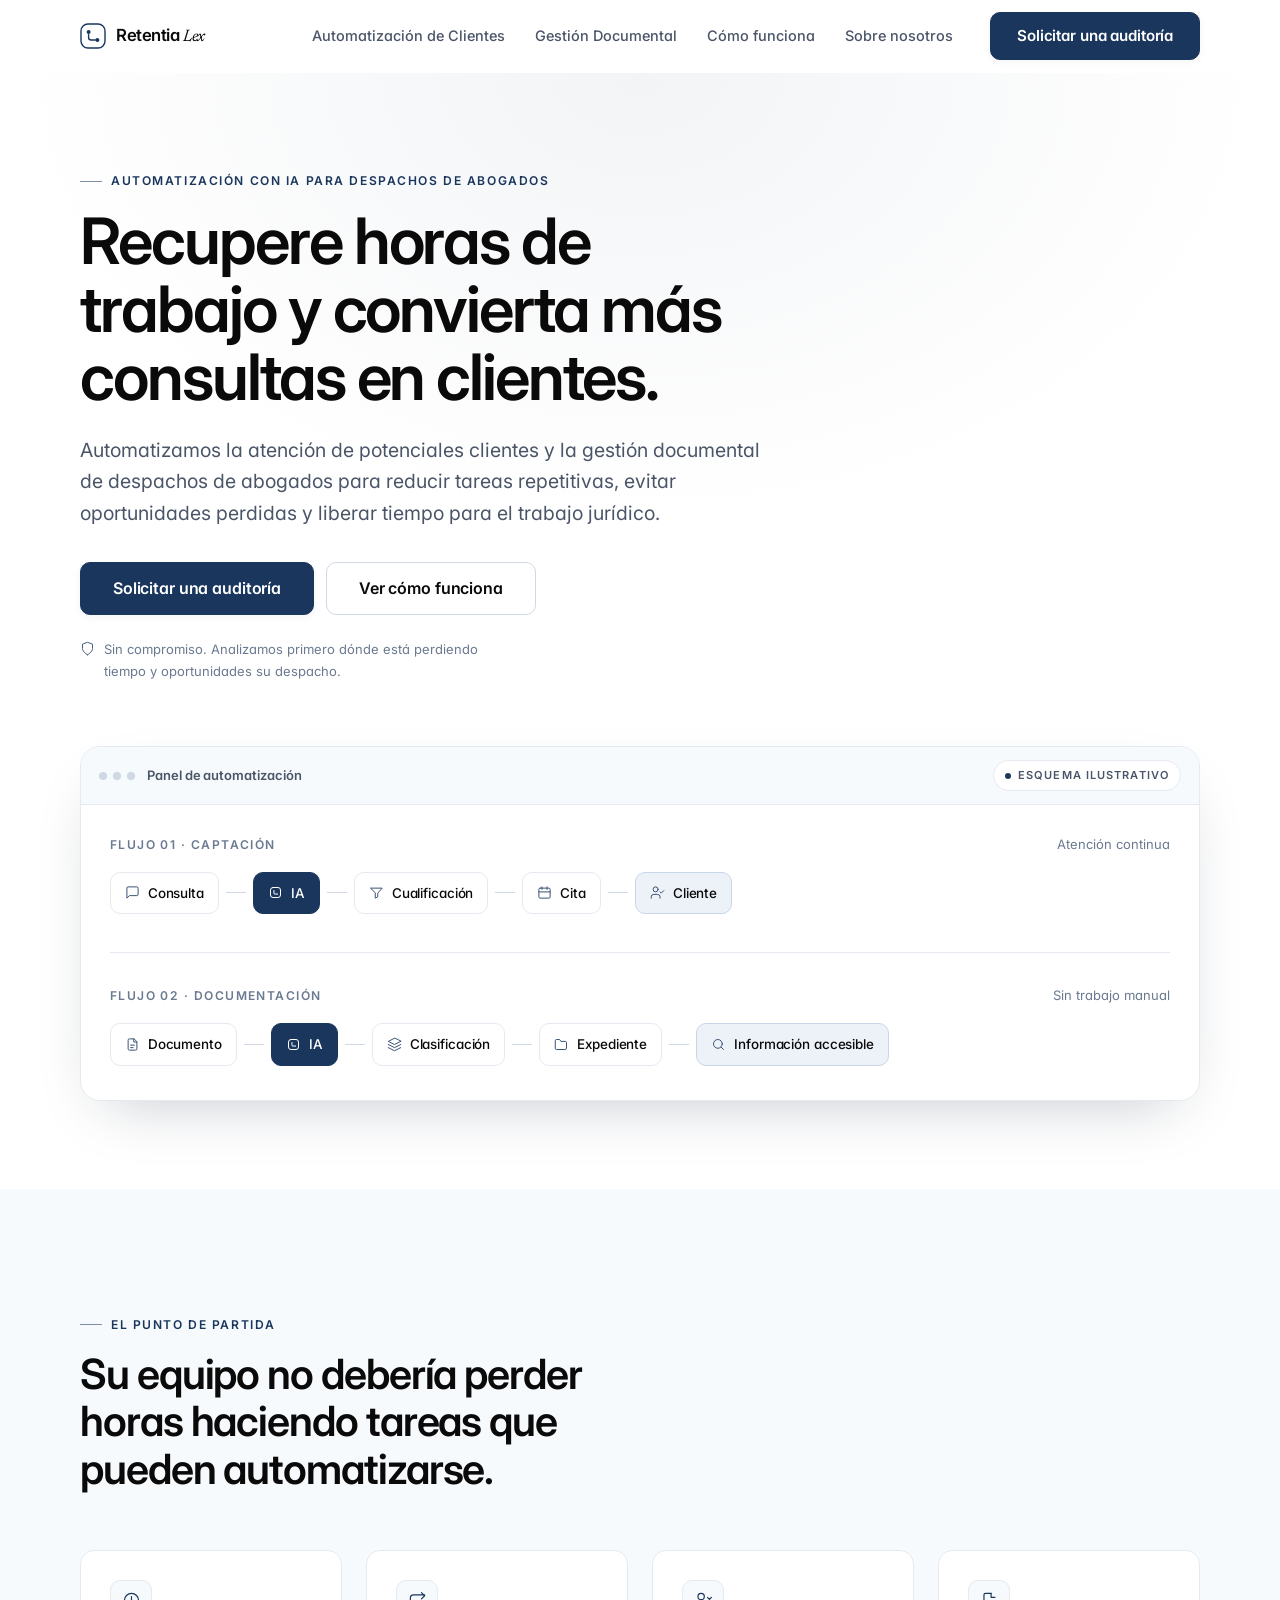
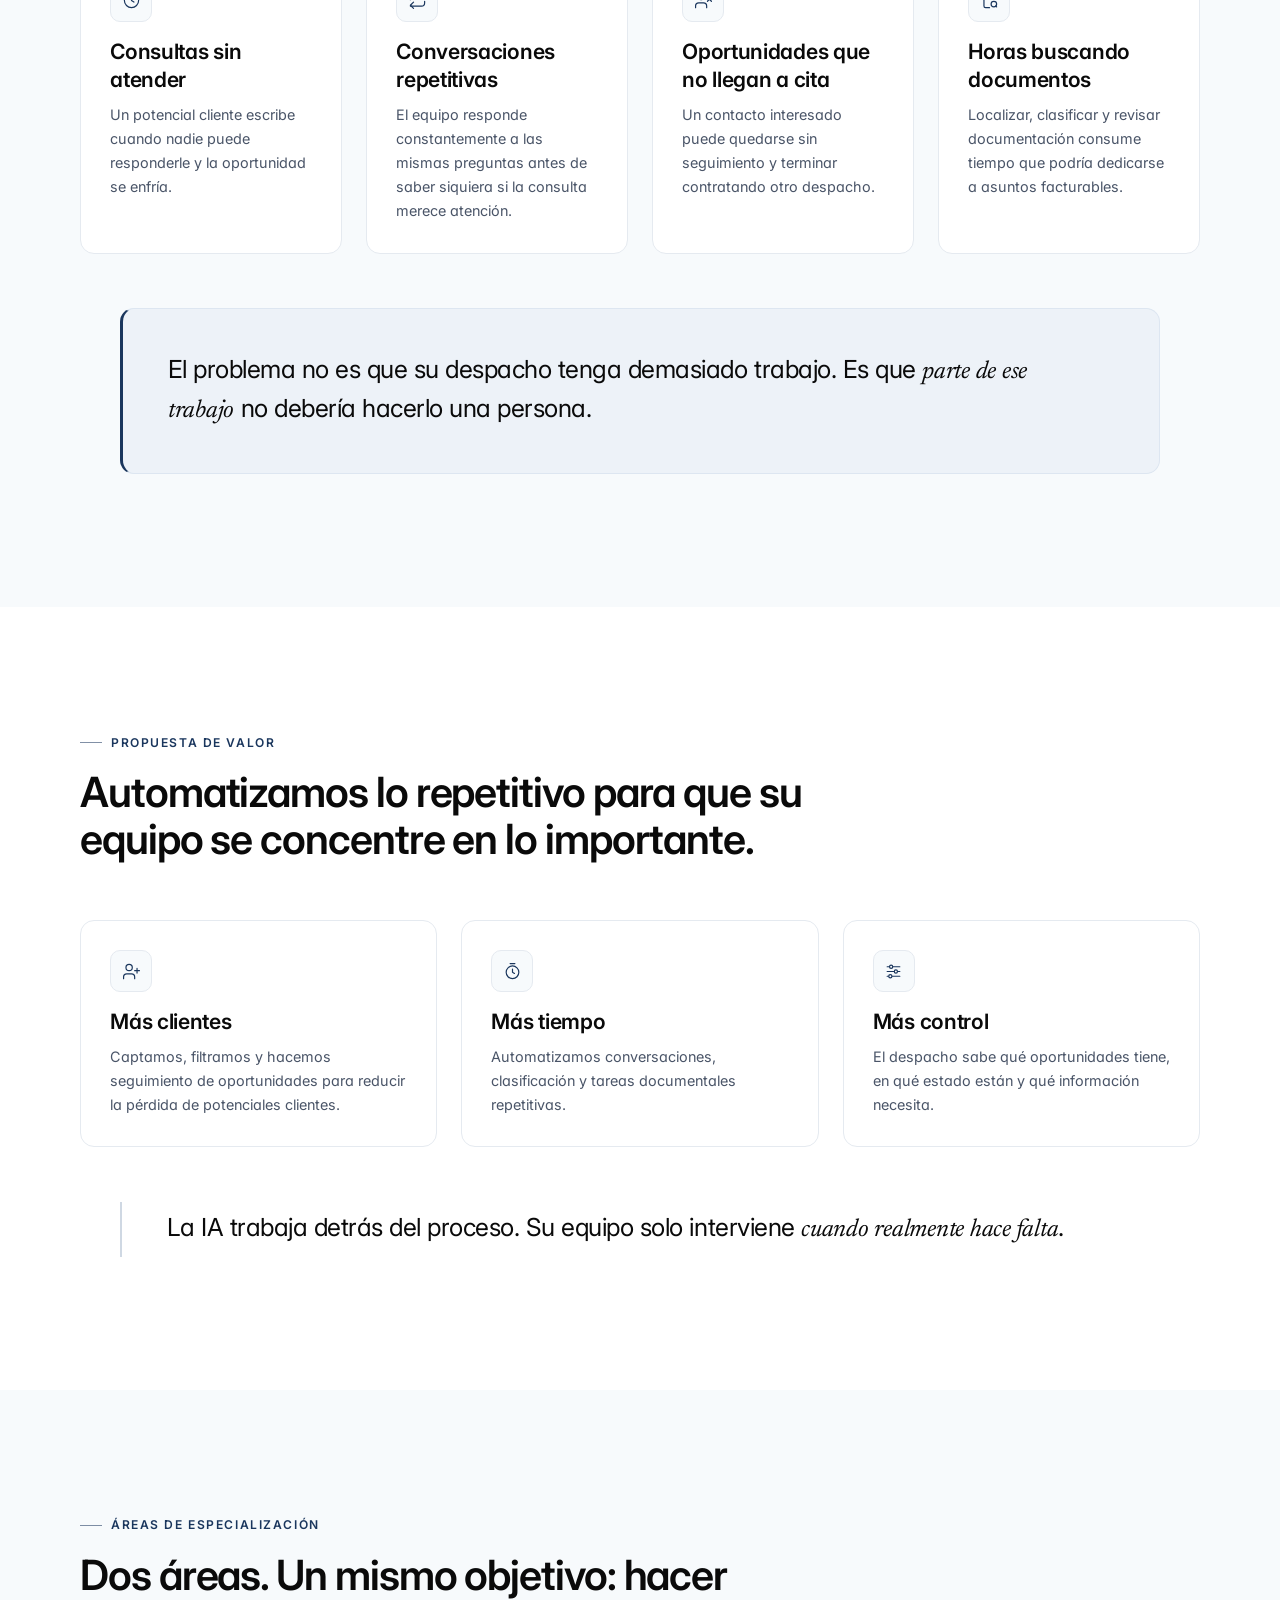
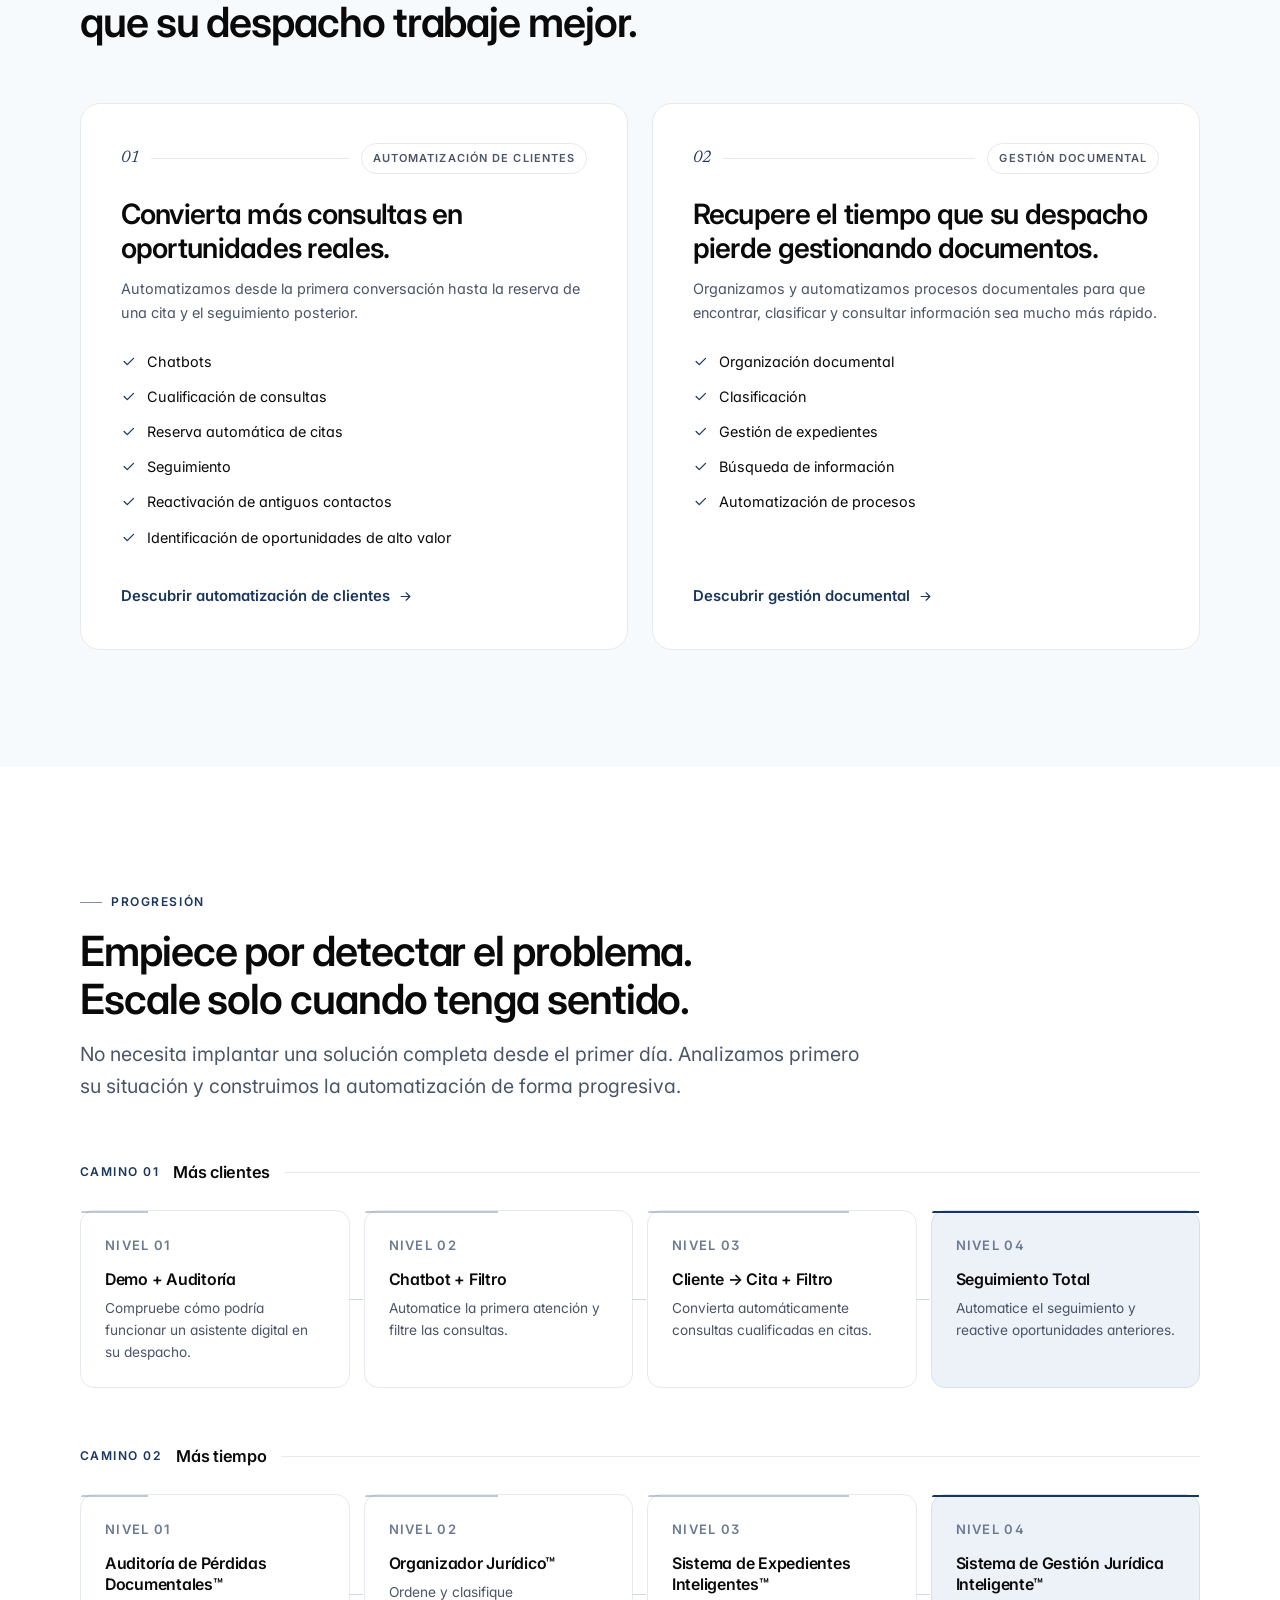
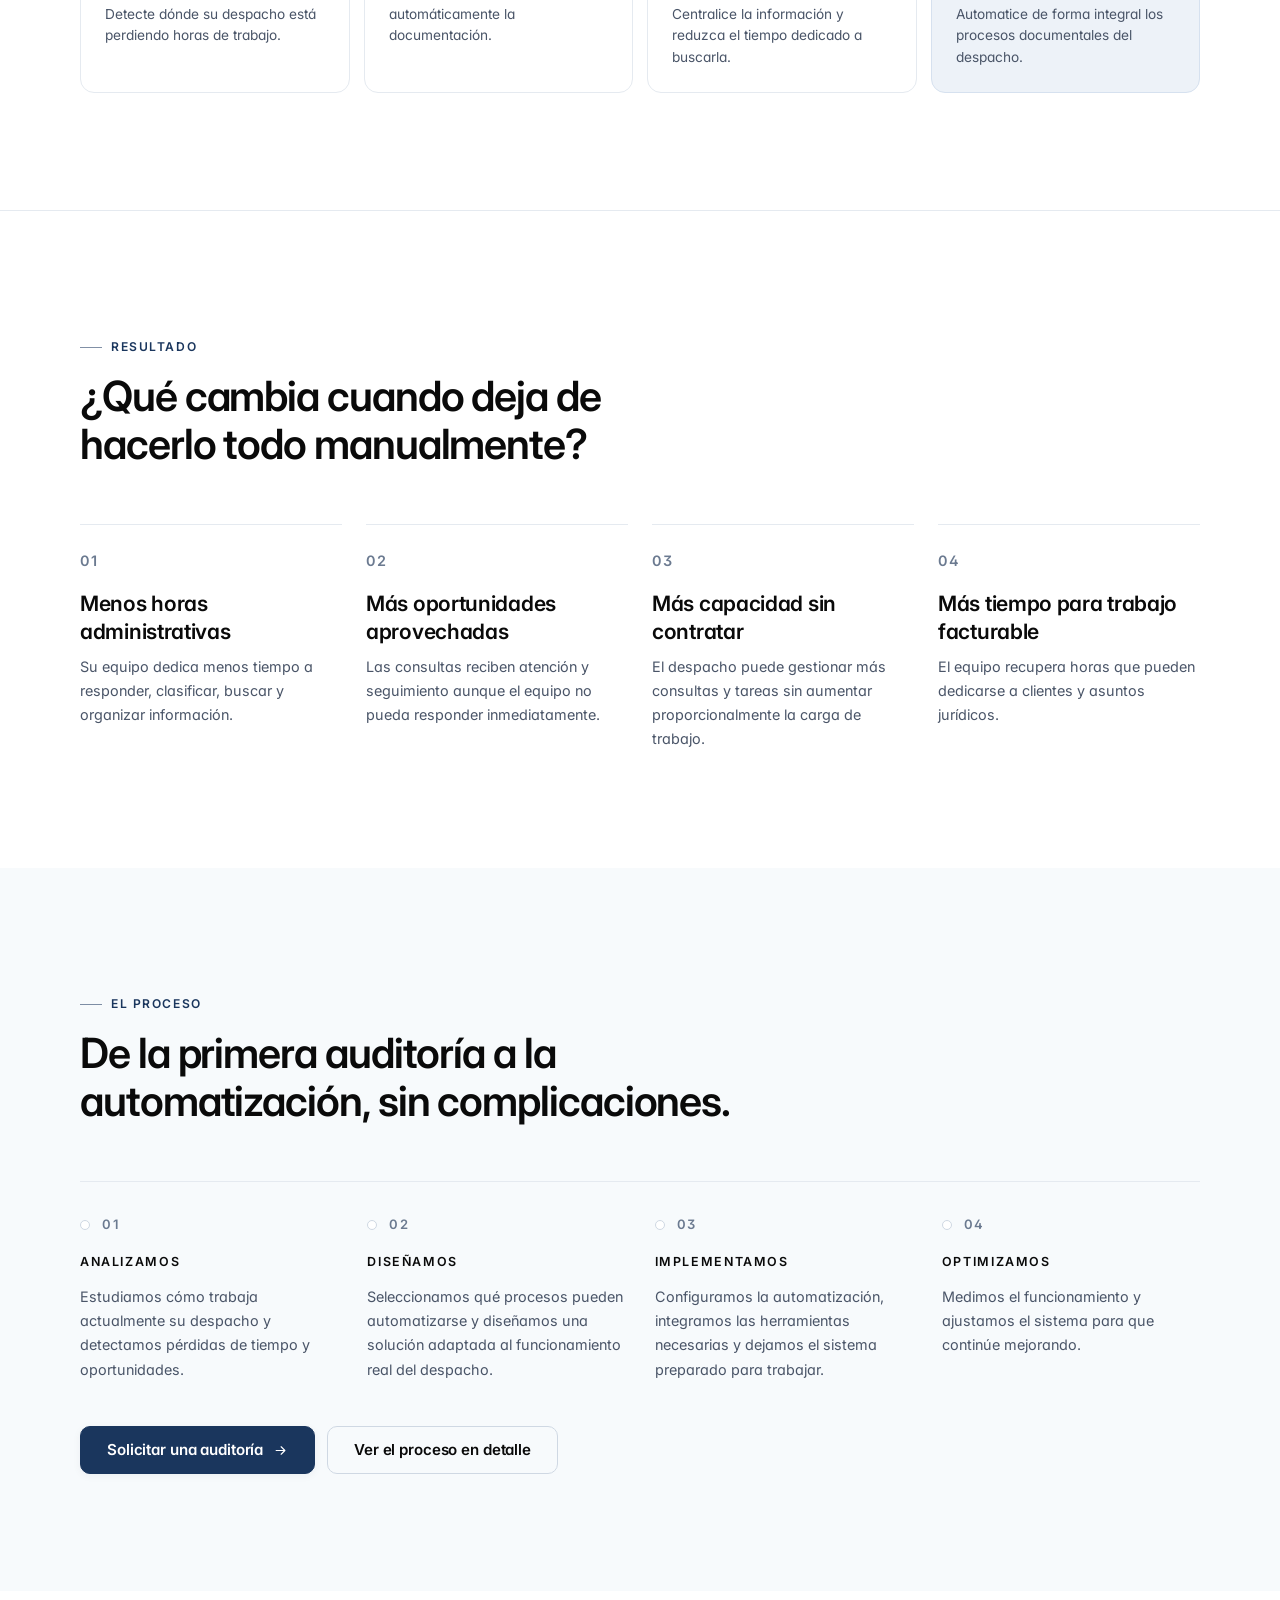
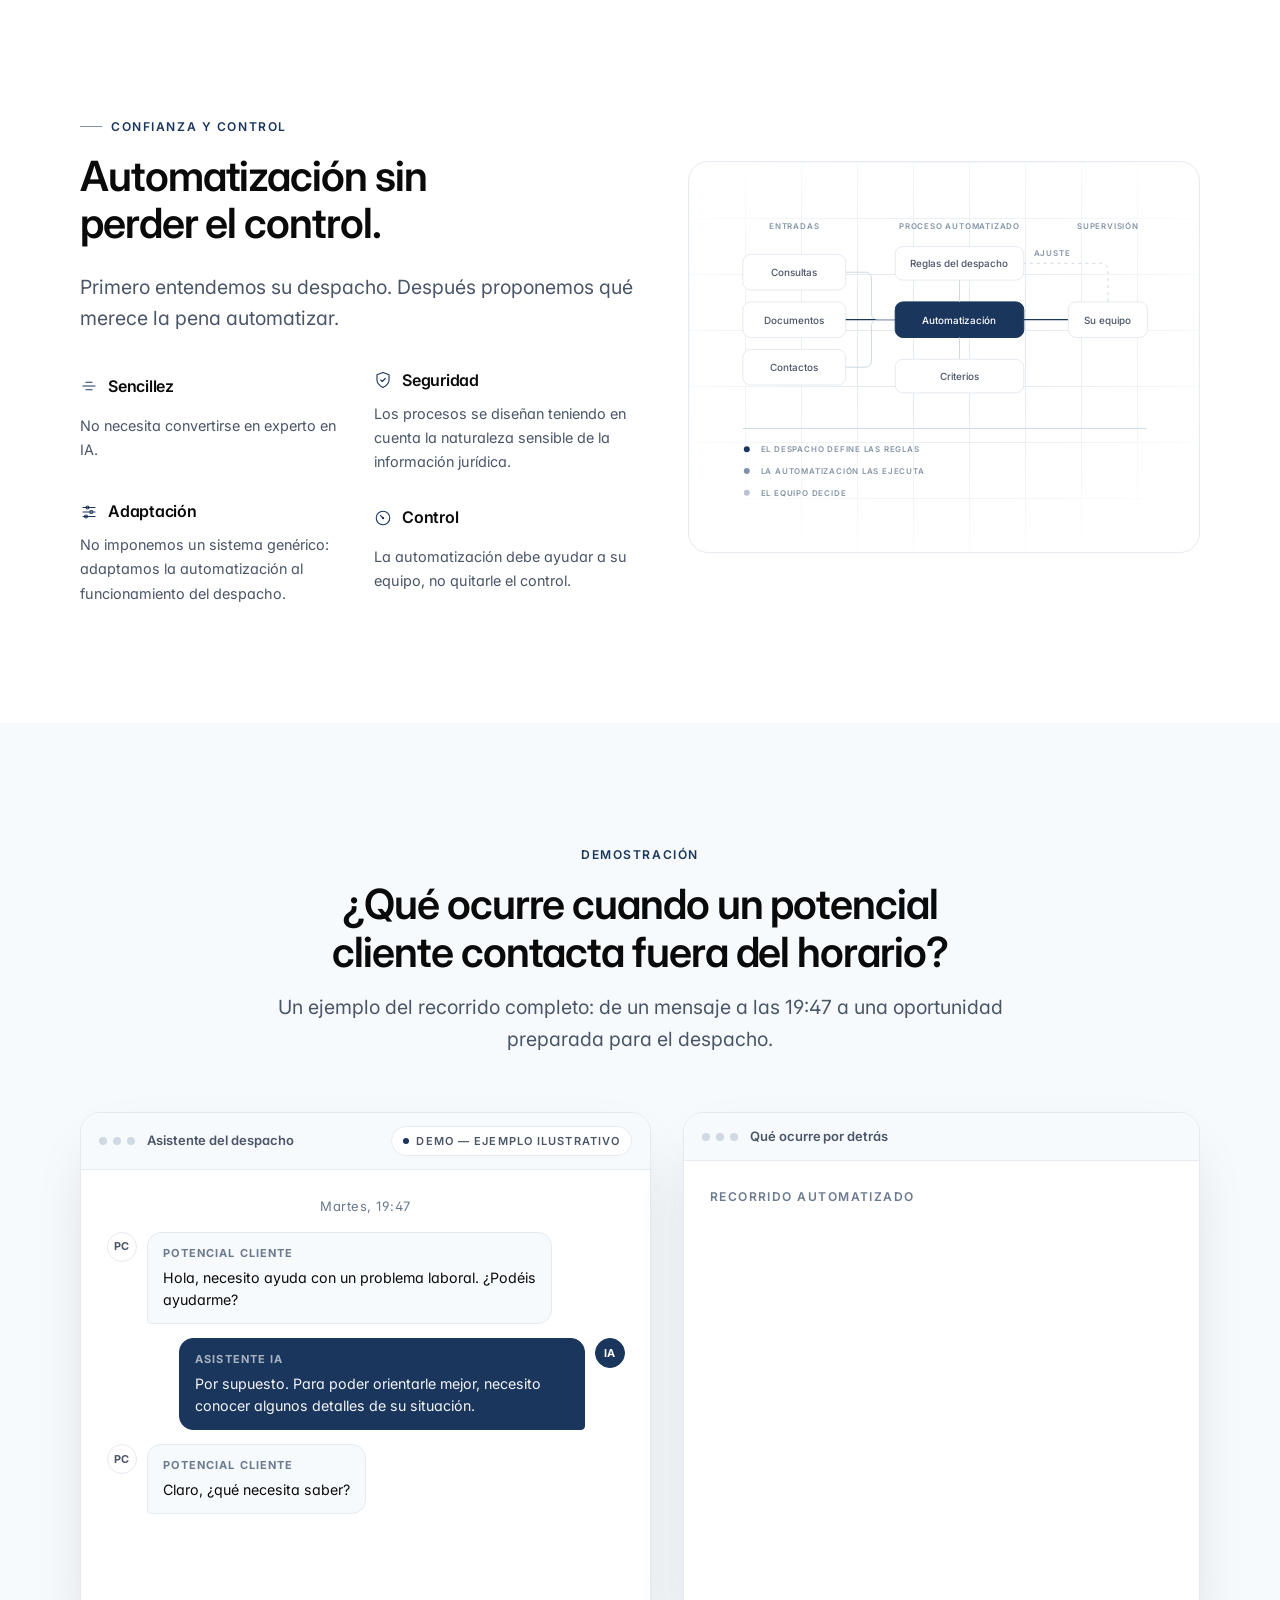
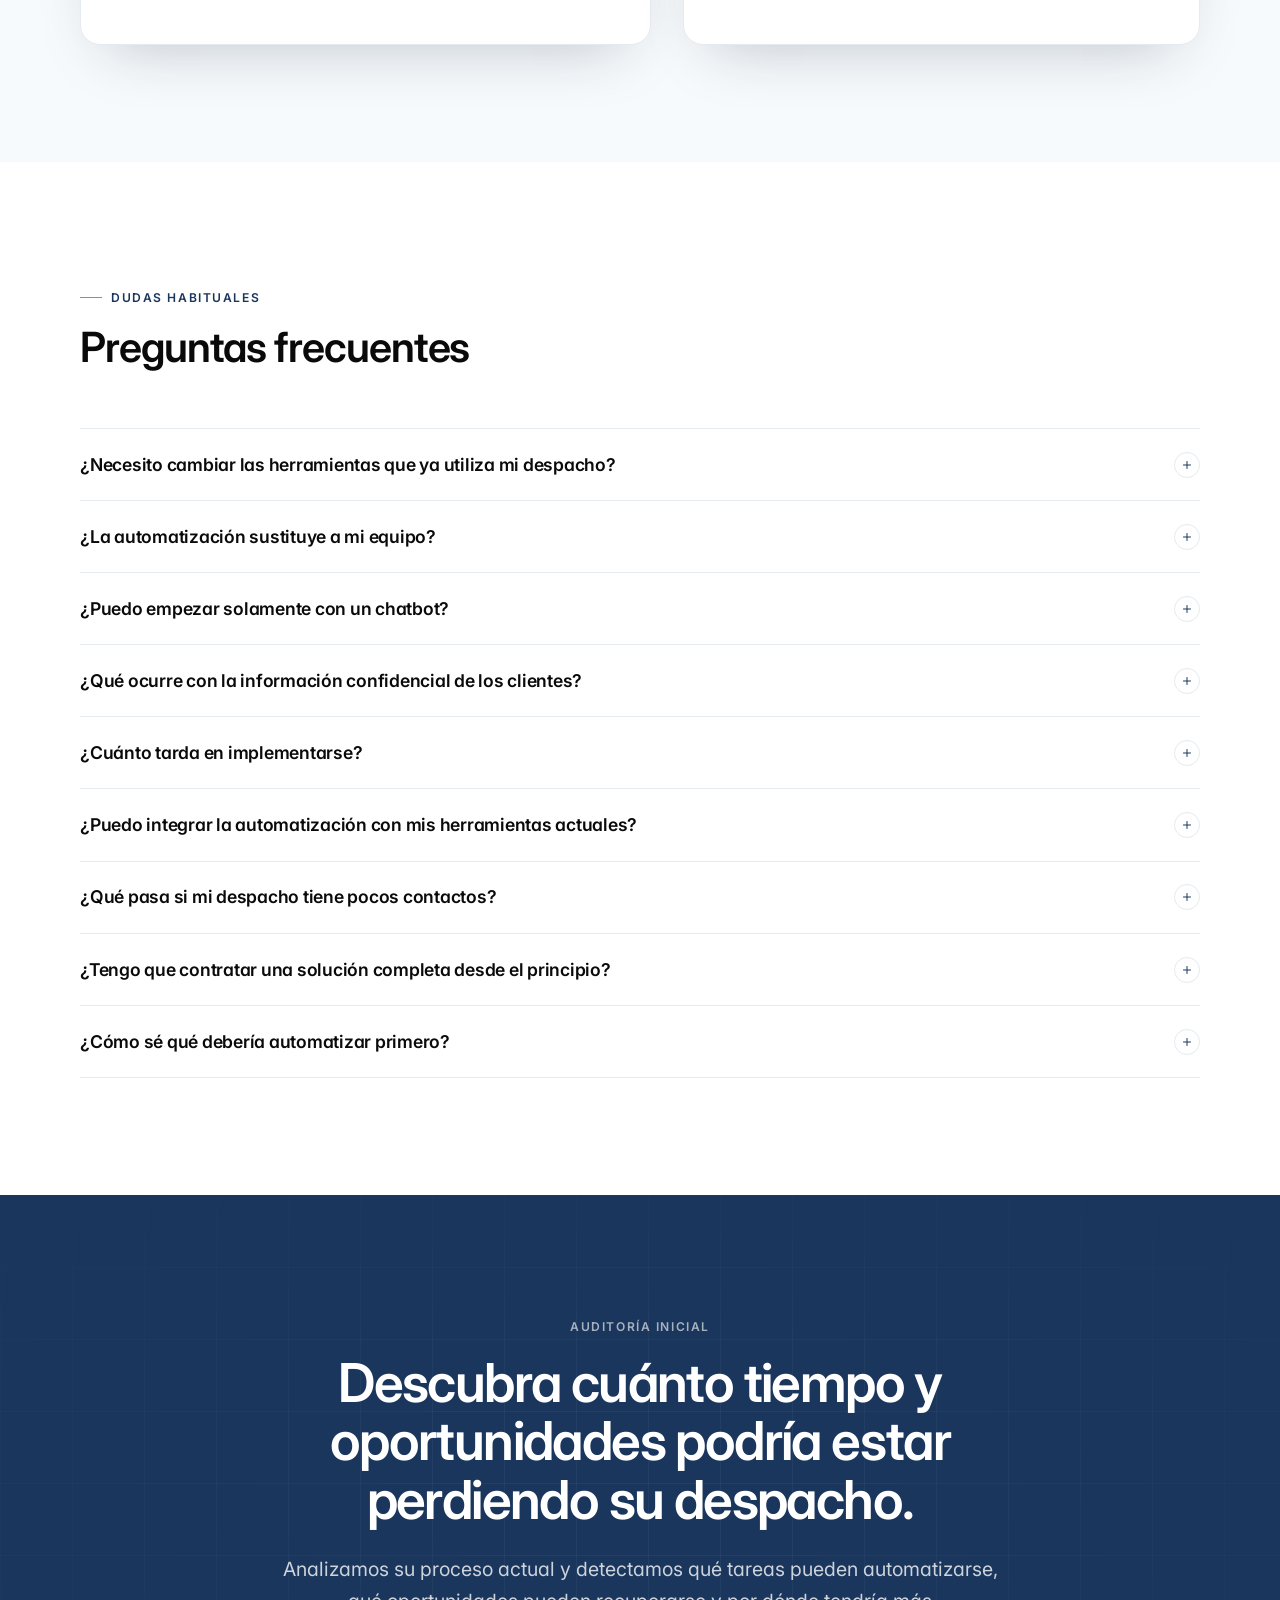
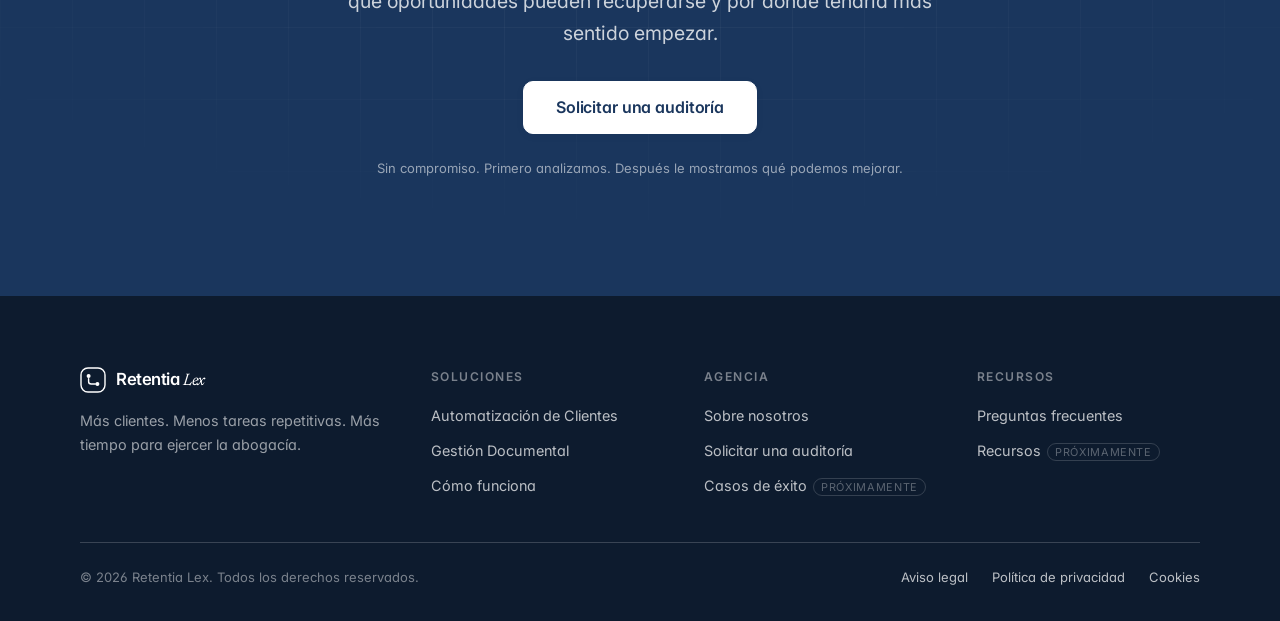
==== index.html @ 2e33821d "Sitio web completo de Retentia Lex orientado a conversión Sitio estático (sin build) para una agenci" ====
<!DOCTYPE html>
<html lang="es" class="no-js">
<head>
<meta charset="utf-8">
<meta name="viewport" content="width=device-width, initial-scale=1">
<title>Automatización con IA para despachos de abogados | Retentia Lex</title>
<meta name="description" content="Automatizamos la atención de potenciales clientes y la gestión documental de su despacho para recuperar horas de trabajo y captar más clientes.">
<link rel="canonical" href="https://www.retentialex.com/">
<meta name="robots" content="index, follow, max-image-preview:large">
<meta name="theme-color" content="#1A365D">
<meta name="author" content="Retentia Lex">

<meta property="og:type" content="website">
<meta property="og:locale" content="es_ES">
<meta property="og:site_name" content="Retentia Lex">
<meta property="og:title" content="Automatización con IA para despachos de abogados | Retentia Lex">
<meta property="og:description" content="Automatizamos la atención de potenciales clientes y la gestión documental de su despacho para recuperar horas de trabajo y captar más clientes.">
<meta property="og:url" content="https://www.retentialex.com/">
<meta property="og:image" content="https://www.retentialex.com/assets/img/og-cover.png">
<meta property="og:image:width" content="1200">
<meta property="og:image:height" content="630">
<meta name="twitter:card" content="summary_large_image">
<meta name="twitter:title" content="Automatización con IA para despachos de abogados | Retentia Lex">
<meta name="twitter:description" content="Automatizamos la atención de potenciales clientes y la gestión documental de su despacho para recuperar horas de trabajo y captar más clientes.">
<meta name="twitter:image" content="https://www.retentialex.com/assets/img/og-cover.png">

<link rel="icon" href="assets/img/favicon.svg" type="image/svg+xml">
<link rel="apple-touch-icon" href="assets/img/apple-touch-icon.png">
<link rel="manifest" href="site.webmanifest">

<link rel="preconnect" href="https://fonts.googleapis.com">
<link rel="preconnect" href="https://fonts.gstatic.com" crossorigin>
<link rel="stylesheet" href="https://fonts.googleapis.com/css2?family=Inter:wght@400;500;600;700&family=Newsreader:ital,opsz,wght@1,6..72,400;1,6..72,500&display=swap">
<link rel="stylesheet" href="assets/css/styles.css">
<script src="assets/js/config.js"></script>
<script type="application/ld+json">
{
  "@context": "https://schema.org",
  "@graph": [
    {
      "@type": "Organization",
      "@id": "https://www.retentialex.com/#organizacion",
      "name": "Retentia Lex",
      "url": "https://www.retentialex.com/",
      "description": "Agencia especializada en automatizacion con IA para despachos de abogados: captacion y cualificacion de potenciales clientes y gestion documental.",
      "areaServed": "ES",
      "knowsLanguage": "es-ES"
    },
    {
      "@type": "WebSite",
      "@id": "https://www.retentialex.com/#web",
      "url": "https://www.retentialex.com/",
      "name": "Retentia Lex",
      "inLanguage": "es-ES",
      "publisher": { "@id": "https://www.retentialex.com/#organizacion" }
    },
    {
      "@type": "Service",
      "name": "Automatizacion con IA para despachos de abogados",
      "serviceType": "Automatizacion de procesos con inteligencia artificial",
      "provider": { "@id": "https://www.retentialex.com/#organizacion" },
      "areaServed": "ES",
      "audience": { "@type": "Audience", "audienceType": "Despachos de abogados" },
      "hasOfferCatalog": {
        "@type": "OfferCatalog",
        "name": "Areas de especializacion",
        "itemListElement": [
          { "@type": "OfferCatalog", "name": "Automatizacion de Clientes" },
          { "@type": "OfferCatalog", "name": "Gestion Documental" }
        ]
      }
    }
  ]
}
</script>
</head>
<body>
<a class="skip-link" href="#main">Saltar al contenido principal</a>
<header class="site-header">
  <div class="container site-header__inner">
    <a class="logo" href="index.html" aria-label="Retentia Lex, ir al inicio">
      <svg class="logo__mark" width="26" height="26" viewBox="0 0 26 26" fill="none" aria-hidden="true" focusable="false">
        <rect x="1" y="1" width="24" height="24" rx="7" stroke="currentColor" stroke-width="1.4"/>
        <circle cx="8.6" cy="9" r="2" fill="currentColor"/>
        <circle cx="17.4" cy="17" r="2" fill="currentColor"/>
        <path d="M8.6 11.6v2.9a2.5 2.5 0 0 0 2.5 2.5h4.2" stroke="currentColor" stroke-width="1.4" stroke-linecap="round"/>
      </svg>
      <span class="logo__text">Retentia&nbsp;<em>Lex</em></span>
    </a>

    <nav class="nav" id="primary-nav" aria-label="Navegación principal">
      <ul class="nav__list">
        <li><a class="nav__link" href="automatizacion-clientes.html">Automatización de Clientes</a></li>
        <li><a class="nav__link" href="gestion-documental.html">Gestión Documental</a></li>
        <li><a class="nav__link" href="como-funciona.html">Cómo funciona</a></li>
        <li><a class="nav__link" href="sobre-nosotros.html">Sobre nosotros</a></li>
      </ul>
      <a class="btn btn--primary btn--block nav__cta-mobile" href="contacto.html" data-cta="nav-movil">Solicitar una auditoría</a>
    </nav>

    <div class="header__actions">
      <a class="btn btn--primary header__cta-desktop" href="contacto.html" data-cta="cabecera">Solicitar una auditoría</a>
      <a class="btn btn--primary btn--sm header__cta-mobile" href="contacto.html" data-cta="cabecera-movil">Auditoría</a>
      <button class="nav-toggle" type="button" aria-expanded="false" aria-controls="primary-nav" aria-label="Abrir menú de navegación">
        <span class="nav-toggle__bars" aria-hidden="true"><span></span><span></span><span></span></span>
      </button>
    </div>
  </div>
</header>
<main id="main">

<!-- ============ 1. HERO ============ -->
<section class="hero" aria-labelledby="hero-title">
  <div class="container hero__inner">
      <div class="hero__copy">
        <p class="eyebrow">Automatización con IA para despachos de abogados</p>
        <h1 class="t-hero hero__title" id="hero-title">Recupere horas de trabajo y convierta más consultas en clientes.</h1>
        <p class="t-lead hero__sub">Automatizamos la atención de potenciales clientes y la gestión documental de despachos de abogados para reducir tareas repetitivas, evitar oportunidades perdidas y liberar tiempo para el trabajo jurídico.</p>
        <div class="btn-group">
          <a class="btn btn--primary btn--lg" href="contacto.html" data-cta="hero-principal">Solicitar una auditoría</a>
          <a class="btn btn--secondary btn--lg" href="#como-funciona" data-cta="hero-secundario">Ver cómo funciona</a>
        </div>
        <p class="hero__micro">
          <svg width="15" height="15" viewBox="0 0 24 24" fill="none" stroke="currentColor" stroke-width="1.6" stroke-linecap="round" stroke-linejoin="round" aria-hidden="true"><path d="M12 22s8-4 8-10V5l-8-3-8 3v7c0 6 8 10 8 10z"/></svg>
          Sin compromiso. Analizamos primero dónde está perdiendo tiempo y oportunidades su despacho.
        </p>
      </div>

    <!-- Visual: interfaz simulada con los dos flujos de automatización -->
    <div class="hero__visual reveal">
        <div class="ui-panel" role="img" aria-label="Esquema de dos flujos automatizados. Flujo de captación: consulta, IA, cualificación, cita y cliente. Flujo documental: documento, IA, clasificación, expediente e información accesible.">
          <div class="ui-panel__bar">
            <span class="ui-panel__dots" aria-hidden="true"><span></span><span></span><span></span></span>
            <span class="ui-panel__title">Panel de automatización</span>
            <span class="badge badge--dot badge--live">Esquema ilustrativo</span>
          </div>
          <div class="ui-panel__body">

            <div class="flow flow--animated flow--wide">
              <div class="flow__head">
                <p class="flow__label">Flujo 01 · Captación</p>
                <p class="flow__meta">Atención continua</p>
              </div>
              <ol class="flow__track">
                <li class="flow__node" style="--i:0"><span class="flow__chip"><svg width="15" height="15" viewBox="0 0 24 24" fill="none" stroke="currentColor" stroke-width="1.6" stroke-linecap="round" stroke-linejoin="round" aria-hidden="true"><path d="M21 15a2 2 0 0 1-2 2H7l-4 4V5a2 2 0 0 1 2-2h14a2 2 0 0 1 2 2z"/></svg>Consulta</span></li>
                <li class="flow__node" style="--i:1"><span class="flow__chip flow__chip--accent"><svg width="15" height="15" viewBox="0 0 24 24" fill="none" stroke="currentColor" stroke-width="1.6" stroke-linecap="round" stroke-linejoin="round" aria-hidden="true"><rect x="4" y="4" width="16" height="16" rx="4"/><circle cx="9.5" cy="9.5" r="1.3" fill="currentColor" stroke="none"/><circle cx="14.5" cy="14.5" r="1.3" fill="currentColor" stroke="none"/><path d="M9.5 11.5v1.6a1.4 1.4 0 0 0 1.4 1.4h1.7"/></svg>IA</span></li>
                <li class="flow__node" style="--i:2"><span class="flow__chip"><svg width="15" height="15" viewBox="0 0 24 24" fill="none" stroke="currentColor" stroke-width="1.6" stroke-linecap="round" stroke-linejoin="round" aria-hidden="true"><path d="M3 5h18l-7 8v6l-4 2v-8z"/></svg>Cualificación</span></li>
                <li class="flow__node" style="--i:3"><span class="flow__chip"><svg width="15" height="15" viewBox="0 0 24 24" fill="none" stroke="currentColor" stroke-width="1.6" stroke-linecap="round" stroke-linejoin="round" aria-hidden="true"><rect x="3" y="5" width="18" height="16" rx="2"/><path d="M8 3v4M16 3v4M3 11h18"/></svg>Cita</span></li>
                <li class="flow__node" style="--i:4"><span class="flow__chip flow__chip--outcome"><svg width="15" height="15" viewBox="0 0 24 24" fill="none" stroke="currentColor" stroke-width="1.6" stroke-linecap="round" stroke-linejoin="round" aria-hidden="true"><path d="M16 21v-2a4 4 0 0 0-4-4H6a4 4 0 0 0-4 4v2"/><circle cx="9" cy="7" r="4"/><path d="m16 11 2 2 4-4"/></svg>Cliente</span></li>
              </ol>
            </div>

            <hr class="hairline">

            <div class="flow flow--animated flow--wide">
              <div class="flow__head">
                <p class="flow__label">Flujo 02 · Documentación</p>
                <p class="flow__meta">Sin trabajo manual</p>
              </div>
              <ol class="flow__track">
                <li class="flow__node" style="--i:0"><span class="flow__chip"><svg width="15" height="15" viewBox="0 0 24 24" fill="none" stroke="currentColor" stroke-width="1.6" stroke-linecap="round" stroke-linejoin="round" aria-hidden="true"><path d="M14 3H7a2 2 0 0 0-2 2v14a2 2 0 0 0 2 2h10a2 2 0 0 0 2-2V8z"/><path d="M14 3v5h5M9 13h6M9 17h4"/></svg>Documento</span></li>
                <li class="flow__node" style="--i:1"><span class="flow__chip flow__chip--accent"><svg width="15" height="15" viewBox="0 0 24 24" fill="none" stroke="currentColor" stroke-width="1.6" stroke-linecap="round" stroke-linejoin="round" aria-hidden="true"><rect x="4" y="4" width="16" height="16" rx="4"/><circle cx="9.5" cy="9.5" r="1.3" fill="currentColor" stroke="none"/><circle cx="14.5" cy="14.5" r="1.3" fill="currentColor" stroke="none"/><path d="M9.5 11.5v1.6a1.4 1.4 0 0 0 1.4 1.4h1.7"/></svg>IA</span></li>
                <li class="flow__node" style="--i:2"><span class="flow__chip"><svg width="15" height="15" viewBox="0 0 24 24" fill="none" stroke="currentColor" stroke-width="1.6" stroke-linecap="round" stroke-linejoin="round" aria-hidden="true"><path d="M12 2 2 7l10 5 10-5z"/><path d="m2 17 10 5 10-5M2 12l10 5 10-5"/></svg>Clasificación</span></li>
                <li class="flow__node" style="--i:3"><span class="flow__chip"><svg width="15" height="15" viewBox="0 0 24 24" fill="none" stroke="currentColor" stroke-width="1.6" stroke-linecap="round" stroke-linejoin="round" aria-hidden="true"><path d="M4 20a2 2 0 0 1-2-2V6a2 2 0 0 1 2-2h5l2 3h7a2 2 0 0 1 2 2v9a2 2 0 0 1-2 2z"/></svg>Expediente</span></li>
                <li class="flow__node" style="--i:4"><span class="flow__chip flow__chip--outcome"><svg width="15" height="15" viewBox="0 0 24 24" fill="none" stroke="currentColor" stroke-width="1.6" stroke-linecap="round" stroke-linejoin="round" aria-hidden="true"><circle cx="11" cy="11" r="7"/><path d="m20 20-3.6-3.6"/></svg>Información accesible</span></li>
              </ol>
            </div>

          </div>
        </div>
      </div>
  </div>
</section>

<!-- ============ 2. PROBLEMA ============ -->
<section class="section section--platinum" aria-labelledby="problema-title">
  <div class="container">
    <div class="section-head">
      <p class="eyebrow">El punto de partida</p>
      <h2 class="t-h2" id="problema-title">Su equipo no debería perder horas haciendo tareas que pueden automatizarse.</h2>
    </div>

    <div class="grid grid--4" data-reveal-group>
      <article class="card card--hover reveal">
        <span class="icon-box" aria-hidden="true">
          <svg width="19" height="19" viewBox="0 0 24 24" fill="none" stroke="currentColor" stroke-width="1.5" stroke-linecap="round" stroke-linejoin="round"><circle cx="12" cy="12" r="9"/><path d="M12 7v5l3 2"/></svg>
        </span>
        <h3 class="t-h3 card__title">Consultas sin atender</h3>
        <p class="card__text">Un potencial cliente escribe cuando nadie puede responderle y la oportunidad se enfría.</p>
      </article>

      <article class="card card--hover reveal">
        <span class="icon-box" aria-hidden="true">
          <svg width="19" height="19" viewBox="0 0 24 24" fill="none" stroke="currentColor" stroke-width="1.5" stroke-linecap="round" stroke-linejoin="round"><path d="m17 2 4 4-4 4"/><path d="M3 11V9a4 4 0 0 1 4-4h14"/><path d="m7 22-4-4 4-4"/><path d="M21 13v2a4 4 0 0 1-4 4H3"/></svg>
        </span>
        <h3 class="t-h3 card__title">Conversaciones repetitivas</h3>
        <p class="card__text">El equipo responde constantemente a las mismas preguntas antes de saber siquiera si la consulta merece atención.</p>
      </article>

      <article class="card card--hover reveal">
        <span class="icon-box" aria-hidden="true">
          <svg width="19" height="19" viewBox="0 0 24 24" fill="none" stroke="currentColor" stroke-width="1.5" stroke-linecap="round" stroke-linejoin="round"><path d="M16 21v-2a4 4 0 0 0-4-4H6a4 4 0 0 0-4 4v2"/><circle cx="9" cy="7" r="4"/><path d="m17 8 5 5M22 8l-5 5"/></svg>
        </span>
        <h3 class="t-h3 card__title">Oportunidades que no llegan a cita</h3>
        <p class="card__text">Un contacto interesado puede quedarse sin seguimiento y terminar contratando otro despacho.</p>
      </article>

      <article class="card card--hover reveal">
        <span class="icon-box" aria-hidden="true">
          <svg width="19" height="19" viewBox="0 0 24 24" fill="none" stroke="currentColor" stroke-width="1.5" stroke-linecap="round" stroke-linejoin="round"><path d="M14 3H7a2 2 0 0 0-2 2v14a2 2 0 0 0 2 2h5"/><path d="M14 3v5h5V8"/><circle cx="17.5" cy="16.5" r="3.5"/><path d="m21 20-1.2-1.2"/></svg>
        </span>
        <h3 class="t-h3 card__title">Horas buscando documentos</h3>
        <p class="card__text">Localizar, clasificar y revisar documentación consume tiempo que podría dedicarse a asuntos facturables.</p>
      </article>
    </div>

    <blockquote class="pullquote reveal">
      <p>El problema no es que su despacho tenga demasiado trabajo. Es que <span class="serif">parte de ese trabajo</span> no debería hacerlo una persona.</p>
    </blockquote>
  </div>
</section>

<!-- ============ 3. PROPUESTA DE VALOR ============ -->
<section class="section" aria-labelledby="valor-title">
  <div class="container">
    <div class="section-head">
      <p class="eyebrow">Propuesta de valor</p>
      <h2 class="t-h2" id="valor-title">Automatizamos lo repetitivo para que su equipo se concentre en lo importante.</h2>
    </div>

    <div class="grid grid--3" data-reveal-group>
      <article class="card card--hover reveal">
        <span class="icon-box" aria-hidden="true">
          <svg width="19" height="19" viewBox="0 0 24 24" fill="none" stroke="currentColor" stroke-width="1.5" stroke-linecap="round" stroke-linejoin="round"><path d="M16 21v-2a4 4 0 0 0-4-4H6a4 4 0 0 0-4 4v2"/><circle cx="9" cy="7" r="4"/><path d="M19 8v6M22 11h-6"/></svg>
        </span>
        <h3 class="t-h3 card__title">Más clientes</h3>
        <p class="card__text">Captamos, filtramos y hacemos seguimiento de oportunidades para reducir la pérdida de potenciales clientes.</p>
      </article>

      <article class="card card--hover reveal">
        <span class="icon-box" aria-hidden="true">
          <svg width="19" height="19" viewBox="0 0 24 24" fill="none" stroke="currentColor" stroke-width="1.5" stroke-linecap="round" stroke-linejoin="round"><circle cx="12" cy="13" r="8"/><path d="M12 9v4l2.5 1.5M9 2h6"/></svg>
        </span>
        <h3 class="t-h3 card__title">Más tiempo</h3>
        <p class="card__text">Automatizamos conversaciones, clasificación y tareas documentales repetitivas.</p>
      </article>

      <article class="card card--hover reveal">
        <span class="icon-box" aria-hidden="true">
          <svg width="19" height="19" viewBox="0 0 24 24" fill="none" stroke="currentColor" stroke-width="1.5" stroke-linecap="round" stroke-linejoin="round"><path d="M4 6h16M4 12h16M4 18h16"/><circle cx="9" cy="6" r="2" fill="#fff"/><circle cx="15" cy="12" r="2" fill="#fff"/><circle cx="8" cy="18" r="2" fill="#fff"/></svg>
        </span>
        <h3 class="t-h3 card__title">Más control</h3>
        <p class="card__text">El despacho sabe qué oportunidades tiene, en qué estado están y qué información necesita.</p>
      </article>
    </div>

    <blockquote class="pullquote pullquote--plain reveal">
      <p>La IA trabaja detrás del proceso. Su equipo solo interviene <span class="serif">cuando realmente hace falta</span>.</p>
    </blockquote>
  </div>
</section>

<!-- ============ 4. DOS ÁREAS DE ESPECIALIZACIÓN ============ -->
<section class="section section--platinum" aria-labelledby="areas-title">
  <div class="container">
    <div class="section-head">
      <p class="eyebrow">Áreas de especialización</p>
      <h2 class="t-h2" id="areas-title">Dos áreas. Un mismo objetivo: hacer que su despacho trabaje mejor.</h2>
    </div>

    <div class="grid grid--2" data-reveal-group>
      <article class="area-card reveal">
        <div class="area-card__index">
          <span class="num" aria-hidden="true">01</span>
          <span class="area-card__index-line" aria-hidden="true"></span>
          <span class="badge">Automatización de Clientes</span>
        </div>
        <h3 class="area-card__title">Convierta más consultas en oportunidades reales.</h3>
        <p class="area-card__text">Automatizamos desde la primera conversación hasta la reserva de una cita y el seguimiento posterior.</p>
        <ul class="check-list area-card__list">
          <li><svg width="15" height="15" viewBox="0 0 24 24" fill="none" stroke="currentColor" stroke-width="2" stroke-linecap="round" stroke-linejoin="round" aria-hidden="true"><path d="m5 12 5 5L20 7"/></svg>Chatbots</li>
          <li><svg width="15" height="15" viewBox="0 0 24 24" fill="none" stroke="currentColor" stroke-width="2" stroke-linecap="round" stroke-linejoin="round" aria-hidden="true"><path d="m5 12 5 5L20 7"/></svg>Cualificación de consultas</li>
          <li><svg width="15" height="15" viewBox="0 0 24 24" fill="none" stroke="currentColor" stroke-width="2" stroke-linecap="round" stroke-linejoin="round" aria-hidden="true"><path d="m5 12 5 5L20 7"/></svg>Reserva automática de citas</li>
          <li><svg width="15" height="15" viewBox="0 0 24 24" fill="none" stroke="currentColor" stroke-width="2" stroke-linecap="round" stroke-linejoin="round" aria-hidden="true"><path d="m5 12 5 5L20 7"/></svg>Seguimiento</li>
          <li><svg width="15" height="15" viewBox="0 0 24 24" fill="none" stroke="currentColor" stroke-width="2" stroke-linecap="round" stroke-linejoin="round" aria-hidden="true"><path d="m5 12 5 5L20 7"/></svg>Reactivación de antiguos contactos</li>
          <li><svg width="15" height="15" viewBox="0 0 24 24" fill="none" stroke="currentColor" stroke-width="2" stroke-linecap="round" stroke-linejoin="round" aria-hidden="true"><path d="m5 12 5 5L20 7"/></svg>Identificación de oportunidades de alto valor</li>
        </ul>
        <p class="area-card__cta">
          <a class="link-arrow" href="automatizacion-clientes.html" data-cta="area-clientes">Descubrir automatización de clientes
            <svg width="15" height="15" viewBox="0 0 24 24" fill="none" stroke="currentColor" stroke-width="1.8" stroke-linecap="round" stroke-linejoin="round" aria-hidden="true"><path d="M5 12h14M13 6l6 6-6 6"/></svg>
          </a>
        </p>
      </article>

      <article class="area-card reveal">
        <div class="area-card__index">
          <span class="num" aria-hidden="true">02</span>
          <span class="area-card__index-line" aria-hidden="true"></span>
          <span class="badge">Gestión Documental</span>
        </div>
        <h3 class="area-card__title">Recupere el tiempo que su despacho pierde gestionando documentos.</h3>
        <p class="area-card__text">Organizamos y automatizamos procesos documentales para que encontrar, clasificar y consultar información sea mucho más rápido.</p>
        <ul class="check-list area-card__list">
          <li><svg width="15" height="15" viewBox="0 0 24 24" fill="none" stroke="currentColor" stroke-width="2" stroke-linecap="round" stroke-linejoin="round" aria-hidden="true"><path d="m5 12 5 5L20 7"/></svg>Organización documental</li>
          <li><svg width="15" height="15" viewBox="0 0 24 24" fill="none" stroke="currentColor" stroke-width="2" stroke-linecap="round" stroke-linejoin="round" aria-hidden="true"><path d="m5 12 5 5L20 7"/></svg>Clasificación</li>
          <li><svg width="15" height="15" viewBox="0 0 24 24" fill="none" stroke="currentColor" stroke-width="2" stroke-linecap="round" stroke-linejoin="round" aria-hidden="true"><path d="m5 12 5 5L20 7"/></svg>Gestión de expedientes</li>
          <li><svg width="15" height="15" viewBox="0 0 24 24" fill="none" stroke="currentColor" stroke-width="2" stroke-linecap="round" stroke-linejoin="round" aria-hidden="true"><path d="m5 12 5 5L20 7"/></svg>Búsqueda de información</li>
          <li><svg width="15" height="15" viewBox="0 0 24 24" fill="none" stroke="currentColor" stroke-width="2" stroke-linecap="round" stroke-linejoin="round" aria-hidden="true"><path d="m5 12 5 5L20 7"/></svg>Automatización de procesos</li>
        </ul>
        <p class="area-card__cta">
          <a class="link-arrow" href="gestion-documental.html" data-cta="area-documental">Descubrir gestión documental
            <svg width="15" height="15" viewBox="0 0 24 24" fill="none" stroke="currentColor" stroke-width="1.8" stroke-linecap="round" stroke-linejoin="round" aria-hidden="true"><path d="M5 12h14M13 6l6 6-6 6"/></svg>
          </a>
        </p>
      </article>
    </div>
  </div>
</section>

<!-- ============ 5. ESCALERA DE VALOR ============ -->
<section class="section" aria-labelledby="escalera-title">
  <div class="container">
    <div class="section-head">
      <p class="eyebrow">Progresión</p>
      <h2 class="t-h2" id="escalera-title">Empiece por detectar el problema. Escale solo cuando tenga sentido.</h2>
      <p class="t-lead">No necesita implantar una solución completa desde el primer día. Analizamos primero su situación y construimos la automatización de forma progresiva.</p>
    </div>

    <div class="ladder">
      <!-- Camino 1 -->
      <div class="ladder__path reveal">
        <div class="ladder__path-head">
          <span class="ladder__path-tag">Camino 01</span>
          <span class="ladder__path-title">Más clientes</span>
          <span class="ladder__path-line" aria-hidden="true"></span>
        </div>
        <ol class="ladder__steps">
          <li class="ladder__step" style="--fill:25%">
            <p class="ladder__level">NIVEL 01</p>
            <h3 class="ladder__title">Demo + Auditoría</h3>
            <p class="ladder__text">Compruebe cómo podría funcionar un asistente digital en su despacho.</p>
          </li>
          <li class="ladder__step" style="--fill:50%">
            <p class="ladder__level">NIVEL 02</p>
            <h3 class="ladder__title">Chatbot + Filtro</h3>
            <p class="ladder__text">Automatice la primera atención y filtre las consultas.</p>
          </li>
          <li class="ladder__step" style="--fill:75%">
            <p class="ladder__level">NIVEL 03</p>
            <h3 class="ladder__title">Cliente → Cita + Filtro</h3>
            <p class="ladder__text">Convierta automáticamente consultas cualificadas en citas.</p>
          </li>
          <li class="ladder__step ladder__step--peak" style="--fill:100%">
            <p class="ladder__level">NIVEL 04</p>
            <h3 class="ladder__title">Seguimiento Total</h3>
            <p class="ladder__text">Automatice el seguimiento y reactive oportunidades anteriores.</p>
          </li>
        </ol>
      </div>

      <!-- Camino 2 -->
      <div class="ladder__path reveal">
        <div class="ladder__path-head">
          <span class="ladder__path-tag">Camino 02</span>
          <span class="ladder__path-title">Más tiempo</span>
          <span class="ladder__path-line" aria-hidden="true"></span>
        </div>
        <ol class="ladder__steps">
          <li class="ladder__step" style="--fill:25%">
            <p class="ladder__level">NIVEL 01</p>
            <h3 class="ladder__title">Auditoría de Pérdidas Documentales™</h3>
            <p class="ladder__text">Detecte dónde su despacho está perdiendo horas de trabajo.</p>
          </li>
          <li class="ladder__step" style="--fill:50%">
            <p class="ladder__level">NIVEL 02</p>
            <h3 class="ladder__title">Organizador Jurídico™</h3>
            <p class="ladder__text">Ordene y clasifique automáticamente la documentación.</p>
          </li>
          <li class="ladder__step" style="--fill:75%">
            <p class="ladder__level">NIVEL 03</p>
            <h3 class="ladder__title">Sistema de Expedientes Inteligentes™</h3>
            <p class="ladder__text">Centralice la información y reduzca el tiempo dedicado a buscarla.</p>
          </li>
          <li class="ladder__step ladder__step--peak" style="--fill:100%">
            <p class="ladder__level">NIVEL 04</p>
            <h3 class="ladder__title">Sistema de Gestión Jurídica Inteligente™</h3>
            <p class="ladder__text">Automatice de forma integral los procesos documentales del despacho.</p>
          </li>
        </ol>
      </div>
    </div>
  </div>
</section>

<!-- ============ 6. BENEFICIOS ============ -->
<section class="section section--line-top" aria-labelledby="beneficios-title">
  <div class="container">
    <div class="section-head">
      <p class="eyebrow">Resultado</p>
      <h2 class="t-h2" id="beneficios-title">¿Qué cambia cuando deja de hacerlo todo manualmente?</h2>
    </div>

    <div class="grid grid--4" data-reveal-group>
      <article class="benefit reveal">
        <p class="benefit__index">01</p>
        <h3 class="t-h3">Menos horas administrativas</h3>
        <p>Su equipo dedica menos tiempo a responder, clasificar, buscar y organizar información.</p>
      </article>
      <article class="benefit reveal">
        <p class="benefit__index">02</p>
        <h3 class="t-h3">Más oportunidades aprovechadas</h3>
        <p>Las consultas reciben atención y seguimiento aunque el equipo no pueda responder inmediatamente.</p>
      </article>
      <article class="benefit reveal">
        <p class="benefit__index">03</p>
        <h3 class="t-h3">Más capacidad sin contratar</h3>
        <p>El despacho puede gestionar más consultas y tareas sin aumentar proporcionalmente la carga de trabajo.</p>
      </article>
      <article class="benefit reveal">
        <p class="benefit__index">04</p>
        <h3 class="t-h3">Más tiempo para trabajo facturable</h3>
        <p>El equipo recupera horas que pueden dedicarse a clientes y asuntos jurídicos.</p>
      </article>
    </div>
  </div>
</section>

<!-- ============ 7. CÓMO FUNCIONA ============ -->
<section class="section section--platinum" id="como-funciona" aria-labelledby="proceso-title">
  <div class="container">
    <div class="section-head">
      <p class="eyebrow">El proceso</p>
      <h2 class="t-h2" id="proceso-title">De la primera auditoría a la automatización, sin complicaciones.</h2>
    </div>

    <div class="steps" data-steps>
      <div class="steps__rail" aria-hidden="true"><span class="steps__rail-fill"></span></div>
      <ol class="steps__list">
        <li class="step">
          <div class="step__marker"><span class="step__dot" aria-hidden="true"></span><span class="step__num">01</span></div>
          <h3 class="step__name">Analizamos</h3>
          <p class="step__text">Estudiamos cómo trabaja actualmente su despacho y detectamos pérdidas de tiempo y oportunidades.</p>
        </li>
        <li class="step">
          <div class="step__marker"><span class="step__dot" aria-hidden="true"></span><span class="step__num">02</span></div>
          <h3 class="step__name">Diseñamos</h3>
          <p class="step__text">Seleccionamos qué procesos pueden automatizarse y diseñamos una solución adaptada al funcionamiento real del despacho.</p>
        </li>
        <li class="step">
          <div class="step__marker"><span class="step__dot" aria-hidden="true"></span><span class="step__num">03</span></div>
          <h3 class="step__name">Implementamos</h3>
          <p class="step__text">Configuramos la automatización, integramos las herramientas necesarias y dejamos el sistema preparado para trabajar.</p>
        </li>
        <li class="step">
          <div class="step__marker"><span class="step__dot" aria-hidden="true"></span><span class="step__num">04</span></div>
          <h3 class="step__name">Optimizamos</h3>
          <p class="step__text">Medimos el funcionamiento y ajustamos el sistema para que continúe mejorando.</p>
        </li>
      </ol>
    </div>

    <div class="btn-group mt-7">
      <a class="btn btn--primary" href="contacto.html" data-cta="proceso-home">Solicitar una auditoría
        <svg width="15" height="15" viewBox="0 0 24 24" fill="none" stroke="currentColor" stroke-width="1.8" stroke-linecap="round" stroke-linejoin="round" aria-hidden="true"><path d="M5 12h14M13 6l6 6-6 6"/></svg>
      </a>
      <a class="btn btn--secondary" href="como-funciona.html" data-cta="proceso-detalle">Ver el proceso en detalle</a>
    </div>
  </div>
</section>

<!-- ============ 8. CONFIANZA Y SEGURIDAD ============ -->
<section class="section" aria-labelledby="confianza-title">
  <div class="container">
    <div class="trust-layout">
      <div>
        <p class="eyebrow">Confianza y control</p>
        <h2 class="t-h2" id="confianza-title">Automatización sin perder el control.</h2>
        <p class="t-lead mt-5 mb-6">Primero entendemos su despacho. Después proponemos qué merece la pena automatizar.</p>

        <div class="trust-list" data-reveal-group>
          <article class="trust-item reveal">
            <div class="trust-item__head">
              <svg width="18" height="18" viewBox="0 0 24 24" fill="none" stroke="currentColor" stroke-width="1.5" stroke-linecap="round" stroke-linejoin="round" aria-hidden="true"><path d="M4 12h16"/><path d="M8 7h8M8 17h8"/></svg>
              <h3>Sencillez</h3>
            </div>
            <p>No necesita convertirse en experto en IA.</p>
          </article>
          <article class="trust-item reveal">
            <div class="trust-item__head">
              <svg width="18" height="18" viewBox="0 0 24 24" fill="none" stroke="currentColor" stroke-width="1.5" stroke-linecap="round" stroke-linejoin="round" aria-hidden="true"><path d="M12 22s8-4 8-10V5l-8-3-8 3v7c0 6 8 10 8 10z"/><path d="m9 12 2 2 4-4"/></svg>
              <h3>Seguridad</h3>
            </div>
            <p>Los procesos se diseñan teniendo en cuenta la naturaleza sensible de la información jurídica.</p>
          </article>
          <article class="trust-item reveal">
            <div class="trust-item__head">
              <svg width="18" height="18" viewBox="0 0 24 24" fill="none" stroke="currentColor" stroke-width="1.5" stroke-linecap="round" stroke-linejoin="round" aria-hidden="true"><path d="M4 6h16M4 12h16M4 18h16"/><circle cx="10" cy="6" r="2"/><circle cx="15" cy="12" r="2"/><circle cx="8" cy="18" r="2"/></svg>
              <h3>Adaptación</h3>
            </div>
            <p>No imponemos un sistema genérico: adaptamos la automatización al funcionamiento del despacho.</p>
          </article>
          <article class="trust-item reveal">
            <div class="trust-item__head">
              <svg width="18" height="18" viewBox="0 0 24 24" fill="none" stroke="currentColor" stroke-width="1.5" stroke-linecap="round" stroke-linejoin="round" aria-hidden="true"><circle cx="12" cy="12" r="9"/><path d="M12 12 8.5 8.5"/><circle cx="12" cy="12" r="1.6" fill="currentColor" stroke="none"/></svg>
              <h3>Control</h3>
            </div>
            <p>La automatización debe ayudar a su equipo, no quitarle el control.</p>
          </article>
        </div>
      </div>

      <!-- Representación abstracta de un sistema supervisado -->
      <div class="system-visual reveal" aria-hidden="true">
        <div class="system-visual__inner">
          <svg viewBox="0 0 440 320" width="100%" role="presentation" focusable="false">
            <defs>
              <style>
                .sv-line { stroke: #CFD8E3; stroke-width: 1; fill: none; }
                .sv-line-on { stroke: #1A365D; stroke-width: 1.2; fill: none; }
                .sv-box { fill: #FFFFFF; stroke: #E5EAF0; stroke-width: 1; }
                .sv-box-on { fill: #1A365D; stroke: #1A365D; }
                .sv-label { font: 500 10px Inter, system-ui, sans-serif; fill: #4A5568; text-anchor: middle; }
                .sv-label-on { fill: #FFFFFF; }
                .sv-tag { font: 600 8px Inter, system-ui, sans-serif; fill: #8494A8; letter-spacing: .1em; }
                .sv-tag-c { text-anchor: middle; }
              </style>
            </defs>

            <text class="sv-tag sv-tag-c" x="68" y="30">ENTRADAS</text>
            <text class="sv-tag sv-tag-c" x="235" y="30">PROCESO AUTOMATIZADO</text>
            <text class="sv-tag sv-tag-c" x="385" y="30">SUPERVISIÓN</text>

            <rect class="sv-box" x="16" y="56" width="104" height="36" rx="8"/>
            <text class="sv-label" x="68" y="78">Consultas</text>
            <rect class="sv-box" x="16" y="104" width="104" height="36" rx="8"/>
            <text class="sv-label" x="68" y="126">Documentos</text>
            <rect class="sv-box" x="16" y="152" width="104" height="36" rx="8"/>
            <text class="sv-label" x="68" y="174">Contactos</text>

            <path class="sv-line" d="M120 74h20a6 6 0 0 1 6 6v36a6 6 0 0 0 6 6h18"/>
            <path class="sv-line-on" d="M120 122h50"/>
            <path class="sv-line" d="M120 170h20a6 6 0 0 0 6-6v-36a6 6 0 0 1 6-6h18"/>

            <rect class="sv-box" x="170" y="48" width="130" height="34" rx="8"/>
            <text class="sv-label" x="235" y="69">Reglas del despacho</text>
            <rect class="sv-box sv-box-on" x="170" y="104" width="130" height="36" rx="8"/>
            <text class="sv-label sv-label-on" x="235" y="126">Automatización</text>
            <rect class="sv-box" x="170" y="162" width="130" height="34" rx="8"/>
            <text class="sv-label" x="235" y="183">Criterios</text>

            <path class="sv-line" d="M235 82v22"/>
            <path class="sv-line" d="M235 140v22"/>

            <path class="sv-line-on" d="M300 122h45"/>
            <rect class="sv-box" x="345" y="104" width="80" height="36" rx="8"/>
            <text class="sv-label" x="385" y="126">Su equipo</text>

            <path class="sv-line" d="M385 104V71a6 6 0 0 0-6-6h-79" stroke-dasharray="3 4"/>
            <text class="sv-tag" x="310" y="58">AJUSTE</text>

            <path class="sv-line" d="M16 232h408"/>

            <circle cx="20" cy="253" r="3" fill="#1A365D"/>
            <text class="sv-tag" x="34" y="256">EL DESPACHO DEFINE LAS REGLAS</text>
            <circle cx="20" cy="275" r="3" fill="#1A365D" opacity=".55"/>
            <text class="sv-tag" x="34" y="278">LA AUTOMATIZACIÓN LAS EJECUTA</text>
            <circle cx="20" cy="297" r="3" fill="#1A365D" opacity=".3"/>
            <text class="sv-tag" x="34" y="300">EL EQUIPO DECIDE</text>
          </svg>
        </div>
      </div>
    </div>
  </div>
</section>

<!-- ============ 9. DEMOSTRACIÓN ============ -->
<section class="section section--platinum" aria-labelledby="demo-title">
  <div class="container">
    <div class="section-head section-head--center">
      <p class="eyebrow eyebrow--plain" style="justify-content:center">Demostración</p>
      <h2 class="t-h2" id="demo-title">¿Qué ocurre cuando un potencial cliente contacta fuera del horario?</h2>
      <p class="t-lead">Un ejemplo del recorrido completo: de un mensaje a las 19:47 a una oportunidad preparada para el despacho.</p>
    </div>

    <div class="demo-grid" data-demo>
      <!-- Conversación -->
      <div class="ui-panel ui-panel--flush">
        <div class="ui-panel__bar">
          <span class="ui-panel__dots" aria-hidden="true"><span></span><span></span><span></span></span>
          <span class="ui-panel__title">Asistente del despacho</span>
          <span class="badge badge--dot badge--live">Demo — ejemplo ilustrativo</span>
        </div>
        <div class="chat">
          <p class="chat__time">Martes, 19:47</p>

          <div class="chat__row" data-demo-stage>
            <span class="chat__avatar" aria-hidden="true">PC</span>
            <div class="chat__bubble">
              <span class="chat__sender">Potencial cliente</span>
              Hola, necesito ayuda con un problema laboral. ¿Podéis ayudarme?
            </div>
          </div>

          <div class="chat__row chat__row--out" data-demo-stage>
            <span class="chat__avatar" aria-hidden="true">IA</span>
            <div class="chat__bubble">
              <span class="chat__sender">Asistente IA</span>
              Por supuesto. Para poder orientarle mejor, necesito conocer algunos detalles de su situación.
            </div>
          </div>

          <div class="chat__row" data-demo-stage>
            <span class="chat__avatar" aria-hidden="true">PC</span>
            <div class="chat__bubble">
              <span class="chat__sender">Potencial cliente</span>
              Claro, ¿qué necesita saber?
            </div>
          </div>
        </div>
      </div>

      <!-- Recorrido interno -->
      <div class="ui-panel ui-panel--flush">
        <div class="ui-panel__bar">
          <span class="ui-panel__dots" aria-hidden="true"><span></span><span></span><span></span></span>
          <span class="ui-panel__title">Qué ocurre por detrás</span>
        </div>
        <div class="pipeline">
          <p class="pipeline__head">Recorrido automatizado</p>

          <div class="pipeline__step" data-demo-stage>
            <div class="pipeline__rail" aria-hidden="true">
              <span class="pipeline__bullet"><svg width="13" height="13" viewBox="0 0 24 24" fill="none" stroke="currentColor" stroke-width="2" stroke-linecap="round" stroke-linejoin="round"><path d="M3 5h18l-7 8v6l-4 2v-8z"/></svg></span>
              <span class="pipeline__line"></span>
            </div>
            <div class="pipeline__body">
              <h3 class="pipeline__title">Cualificación</h3>
              <p class="pipeline__text">Recoge la información necesaria.</p>
            </div>
          </div>

          <div class="pipeline__step" data-demo-stage>
            <div class="pipeline__rail" aria-hidden="true">
              <span class="pipeline__bullet"><svg width="13" height="13" viewBox="0 0 24 24" fill="none" stroke="currentColor" stroke-width="2" stroke-linecap="round" stroke-linejoin="round"><path d="M12 2 2 7l10 5 10-5z"/><path d="m2 17 10 5 10-5M2 12l10 5 10-5"/></svg></span>
              <span class="pipeline__line"></span>
            </div>
            <div class="pipeline__body">
              <h3 class="pipeline__title">Clasificación</h3>
              <p class="pipeline__text">Determina el tipo de consulta y su prioridad.</p>
            </div>
          </div>

          <div class="pipeline__step" data-demo-stage>
            <div class="pipeline__rail" aria-hidden="true">
              <span class="pipeline__bullet"><svg width="13" height="13" viewBox="0 0 24 24" fill="none" stroke="currentColor" stroke-width="2" stroke-linecap="round" stroke-linejoin="round"><rect x="3" y="5" width="18" height="16" rx="2"/><path d="M8 3v4M16 3v4M3 11h18"/></svg></span>
              <span class="pipeline__line"></span>
            </div>
            <div class="pipeline__body">
              <h3 class="pipeline__title">Cita</h3>
              <p class="pipeline__text">Si cumple los criterios establecidos, facilita la reserva.</p>
            </div>
          </div>

          <div class="pipeline__step" data-demo-stage>
            <div class="pipeline__rail" aria-hidden="true">
              <span class="pipeline__bullet"><svg width="13" height="13" viewBox="0 0 24 24" fill="none" stroke="currentColor" stroke-width="2" stroke-linecap="round" stroke-linejoin="round"><path d="m5 12 5 5L20 7"/></svg></span>
            </div>
            <div class="pipeline__body">
              <h3 class="pipeline__title">Despacho</h3>
              <p class="pipeline__text">Recibe una oportunidad mejor preparada.</p>
              <p class="pipeline__outcome">A la mañana siguiente el despacho no encuentra un mensaje pendiente de responder, sino una consulta ya clasificada y con cita propuesta.</p>
            </div>
          </div>
        </div>
      </div>
    </div>
  </div>
</section>

<!-- ============ 10. FAQ ============ -->
<section class="section" aria-labelledby="faq-title">
  <div class="container">
    <div class="section-head">
      <p class="eyebrow">Dudas habituales</p>
      <h2 class="t-h2" id="faq-title">Preguntas frecuentes</h2>
    </div>

    <div class="faq" data-faq>
      <details class="faq__item">
        <summary>¿Necesito cambiar las herramientas que ya utiliza mi despacho?
          <span class="faq__icon" aria-hidden="true"><svg width="12" height="12" viewBox="0 0 24 24" fill="none" stroke="currentColor" stroke-width="2" stroke-linecap="round"><path d="M12 5v14M5 12h14"/></svg></span>
        </summary>
        <div class="faq__answer"><p>No es el punto de partida. Trabajamos sobre el funcionamiento actual del despacho y valoramos primero qué puede automatizarse con las herramientas que ya utiliza. Si en algún momento fuese recomendable incorporar o sustituir alguna, se lo explicaremos antes, con el motivo y la alternativa.</p></div>
      </details>

      <details class="faq__item">
        <summary>¿La automatización sustituye a mi equipo?
          <span class="faq__icon" aria-hidden="true"><svg width="12" height="12" viewBox="0 0 24 24" fill="none" stroke="currentColor" stroke-width="2" stroke-linecap="round"><path d="M12 5v14M5 12h14"/></svg></span>
        </summary>
        <div class="faq__answer"><p>No. La automatización se ocupa de las tareas repetitivas —responder lo mismo una y otra vez, clasificar, buscar, recordar un seguimiento— para que su equipo dedique el tiempo al criterio jurídico y a la relación con el cliente. Las decisiones siguen siendo suyas.</p></div>
      </details>

      <details class="faq__item">
        <summary>¿Puedo empezar solamente con un chatbot?
          <span class="faq__icon" aria-hidden="true"><svg width="12" height="12" viewBox="0 0 24 24" fill="none" stroke="currentColor" stroke-width="2" stroke-linecap="round"><path d="M12 5v14M5 12h14"/></svg></span>
        </summary>
        <div class="faq__answer"><p>Sí, es uno de los puntos de entrada más habituales. El segundo nivel del camino de automatización de clientes es exactamente eso: un asistente que atiende la primera consulta y filtra lo que llega. A partir de ahí puede ampliarse, o quedarse ahí si le resulta suficiente.</p></div>
      </details>

      <details class="faq__item">
        <summary>¿Qué ocurre con la información confidencial de los clientes?
          <span class="faq__icon" aria-hidden="true"><svg width="12" height="12" viewBox="0 0 24 24" fill="none" stroke="currentColor" stroke-width="2" stroke-linecap="round"><path d="M12 5v14M5 12h14"/></svg></span>
        </summary>
        <div class="faq__answer"><p>Se trata como lo que es: información sensible. Al diseñar cada proceso definimos qué datos intervienen en cada paso, quién accede a ellos y dónde se almacenan, y se acuerda con el despacho antes de implantar nada. Su despacho mantiene el control sobre la información y sobre sus obligaciones profesionales.</p></div>
      </details>

      <details class="faq__item">
        <summary>¿Cuánto tarda en implementarse?
          <span class="faq__icon" aria-hidden="true"><svg width="12" height="12" viewBox="0 0 24 24" fill="none" stroke="currentColor" stroke-width="2" stroke-linecap="round"><path d="M12 5v14M5 12h14"/></svg></span>
        </summary>
        <div class="faq__answer"><p>Depende del nivel por el que empiece y de cómo trabaje actualmente el despacho. Una demostración y una auditoría inicial son rápidas; automatizar de forma integral los procesos documentales requiere más trabajo previo. Tras la auditoría le indicamos un plazo concreto para su caso, no una estimación genérica.</p></div>
      </details>

      <details class="faq__item">
        <summary>¿Puedo integrar la automatización con mis herramientas actuales?
          <span class="faq__icon" aria-hidden="true"><svg width="12" height="12" viewBox="0 0 24 24" fill="none" stroke="currentColor" stroke-width="2" stroke-linecap="round"><path d="M12 5v14M5 12h14"/></svg></span>
        </summary>
        <div class="faq__answer"><p>Es el objetivo. Durante la auditoría revisamos qué utiliza —web, correo, agenda, gestor de expedientes, CRM— y qué integraciones admite cada herramienta. Si alguna no permite conectarse, se lo decimos con claridad y proponemos una alternativa.</p></div>
      </details>

      <details class="faq__item">
        <summary>¿Qué pasa si mi despacho tiene pocos contactos?
          <span class="faq__icon" aria-hidden="true"><svg width="12" height="12" viewBox="0 0 24 24" fill="none" stroke="currentColor" stroke-width="2" stroke-linecap="round"><path d="M12 5v14M5 12h14"/></svg></span>
        </summary>
        <div class="faq__answer"><p>Cuando llegan pocas consultas, perder una pesa más. En esos casos el valor no está en gestionar mucho volumen, sino en que no se escape ninguna oportunidad y en recuperar horas administrativas. La auditoría sirve precisamente para comprobar si existe esa oportunidad o si, sencillamente, no la hay.</p></div>
      </details>

      <details class="faq__item">
        <summary>¿Tengo que contratar una solución completa desde el principio?
          <span class="faq__icon" aria-hidden="true"><svg width="12" height="12" viewBox="0 0 24 24" fill="none" stroke="currentColor" stroke-width="2" stroke-linecap="round"><path d="M12 5v14M5 12h14"/></svg></span>
        </summary>
        <div class="faq__answer"><p>No. Los dos caminos están organizados por niveles precisamente para eso: se empieza por el primero y se avanza solo si el resultado lo justifica.</p></div>
      </details>

      <details class="faq__item">
        <summary>¿Cómo sé qué debería automatizar primero?
          <span class="faq__icon" aria-hidden="true"><svg width="12" height="12" viewBox="0 0 24 24" fill="none" stroke="currentColor" stroke-width="2" stroke-linecap="round"><path d="M12 5v14M5 12h14"/></svg></span>
        </summary>
        <div class="faq__answer"><p>Por eso comenzamos con una auditoría. Antes de recomendar una solución analizamos dónde existe una oportunidad real de ahorrar tiempo o recuperar oportunidades.</p></div>
      </details>
    </div>
  </div>
</section>
<section class="section section--sapphire" aria-labelledby="cta-final-title">
  <div class="container container--narrow text-center">
    <p class="eyebrow eyebrow--plain">Auditoría inicial</p>
    <h2 class="t-h1 reveal" id="cta-final-title">Descubra cuánto tiempo y oportunidades podría estar perdiendo su despacho.</h2>
    <p class="t-lead mt-5 mx-auto maxw-60 reveal">Analizamos su proceso actual y detectamos qué tareas pueden automatizarse, qué oportunidades pueden recuperarse y por dónde tendría más sentido empezar.</p>
    <div class="btn-group mt-6" style="justify-content:center">
      <a class="btn btn--primary btn--lg" href="contacto.html" data-cta="cta-final-home">Solicitar una auditoría</a>
    </div>
    <p class="t-micro mt-5">Sin compromiso. Primero analizamos. Después le mostramos qué podemos mejorar.</p>
  </div>
</section>
</main>
<footer class="site-footer">
  <div class="container">
    <div class="footer__top">
      <div class="footer__brand">
        <a class="logo" href="index.html" aria-label="Retentia Lex, ir al inicio">
          <svg class="logo__mark" width="26" height="26" viewBox="0 0 26 26" fill="none" aria-hidden="true" focusable="false">
            <rect x="1" y="1" width="24" height="24" rx="7" stroke="currentColor" stroke-width="1.4"/>
            <circle cx="8.6" cy="9" r="2" fill="currentColor"/>
            <circle cx="17.4" cy="17" r="2" fill="currentColor"/>
            <path d="M8.6 11.6v2.9a2.5 2.5 0 0 0 2.5 2.5h4.2" stroke="currentColor" stroke-width="1.4" stroke-linecap="round"/>
          </svg>
          <span class="logo__text">Retentia&nbsp;<em>Lex</em></span>
        </a>
        <p class="footer__tagline">Más clientes. Menos tareas repetitivas. Más tiempo para ejercer la abogacía.</p>
      </div>

      <div>
        <h2 class="footer__col-title">Soluciones</h2>
        <ul class="footer__links">
          <li><a href="automatizacion-clientes.html">Automatización de Clientes</a></li>
          <li><a href="gestion-documental.html">Gestión Documental</a></li>
          <li><a href="como-funciona.html">Cómo funciona</a></li>
        </ul>
      </div>

      <div>
        <h2 class="footer__col-title">Agencia</h2>
        <ul class="footer__links">
          <li><a href="sobre-nosotros.html">Sobre nosotros</a></li>
          <li><a href="contacto.html">Solicitar una auditoría</a></li>
          <li><a href="casos-de-exito.html">Casos de éxito<span class="footer__soon">Próximamente</span></a></li>
        </ul>
      </div>

      <div>
        <h2 class="footer__col-title">Recursos</h2>
        <ul class="footer__links">
          <li><a href="preguntas-frecuentes.html">Preguntas frecuentes</a></li>
          <li><a href="recursos.html">Recursos<span class="footer__soon">Próximamente</span></a></li>
        </ul>
      </div>
    </div>

    <div class="footer__bottom">
      <p>&copy; <span data-year>2026</span> Retentia Lex. Todos los derechos reservados.</p>
      <nav class="footer__legal" aria-label="Enlaces legales">
        <a href="aviso-legal.html">Aviso legal</a>
        <a href="politica-privacidad.html">Política de privacidad</a>
        <a href="cookies.html">Cookies</a>
      </nav>
    </div>
  </div>
</footer>
<div class="mobile-cta">
  <a class="btn btn--primary btn--block" href="contacto.html" data-cta="barra-movil">Solicitar una auditoría</a>
</div>
<script type="application/ld+json">
{
  "@context": "https://schema.org",
  "@type": "FAQPage",
  "mainEntity": [
    { "@type": "Question", "name": "¿Necesito cambiar las herramientas que ya utiliza mi despacho?", "acceptedAnswer": { "@type": "Answer", "text": "No es el punto de partida. Trabajamos sobre el funcionamiento actual del despacho y valoramos primero qué puede automatizarse con las herramientas que ya utiliza." } },
    { "@type": "Question", "name": "¿La automatización sustituye a mi equipo?", "acceptedAnswer": { "@type": "Answer", "text": "No. La automatización se ocupa de las tareas repetitivas para que su equipo dedique el tiempo al criterio jurídico y a la relación con el cliente. Las decisiones siguen siendo suyas." } },
    { "@type": "Question", "name": "¿Puedo empezar solamente con un chatbot?", "acceptedAnswer": { "@type": "Answer", "text": "Sí. Es uno de los puntos de entrada más habituales: un asistente que atiende la primera consulta y filtra lo que llega, con la opción de ampliarlo más adelante." } },
    { "@type": "Question", "name": "¿Qué ocurre con la información confidencial de los clientes?", "acceptedAnswer": { "@type": "Answer", "text": "Al diseñar cada proceso definimos qué datos intervienen en cada paso, quién accede a ellos y dónde se almacenan, y se acuerda con el despacho antes de implantar nada." } },
    { "@type": "Question", "name": "¿Cuánto tarda en implementarse?", "acceptedAnswer": { "@type": "Answer", "text": "Depende del nivel por el que empiece y de cómo trabaje actualmente el despacho. Tras la auditoría se indica un plazo concreto para su caso." } },
    { "@type": "Question", "name": "¿Puedo integrar la automatización con mis herramientas actuales?", "acceptedAnswer": { "@type": "Answer", "text": "Durante la auditoría revisamos qué herramientas utiliza y qué integraciones admite cada una. Si alguna no permite conectarse, se propone una alternativa." } },
    { "@type": "Question", "name": "¿Qué pasa si mi despacho tiene pocos contactos?", "acceptedAnswer": { "@type": "Answer", "text": "Cuando llegan pocas consultas, perder una pesa más. El valor está en que no se escape ninguna oportunidad y en recuperar horas administrativas." } },
    { "@type": "Question", "name": "¿Tengo que contratar una solución completa desde el principio?", "acceptedAnswer": { "@type": "Answer", "text": "No. Los dos caminos están organizados por niveles: se empieza por el primero y se avanza solo si el resultado lo justifica." } },
    { "@type": "Question", "name": "¿Cómo sé qué debería automatizar primero?", "acceptedAnswer": { "@type": "Answer", "text": "Por eso comenzamos con una auditoría. Antes de recomendar una solución analizamos dónde existe una oportunidad real de ahorrar tiempo o recuperar oportunidades." } }
  ]
}
</script>
<script src="assets/js/main.js" defer></script>
</body>
</html>
---- assets/css/styles.css ----
/* =========================================================
   Retentia Lex — Sistema de diseño
   Automatización con IA para despachos de abogados
   ---------------------------------------------------------
   1. Tokens
   2. Reset y base
   3. Tipografía
   4. Layout y secciones
   5. Componentes
   6. Visuales (flujos, paneles, demo)
   7. Formularios
   8. Header y footer
   9. Animaciones y utilidades
   ========================================================= */

/* ---------------------------------------------------------
   1. TOKENS
   --------------------------------------------------------- */
:root {
  /* Color de marca */
  --c-ink:            #0A0A0A;
  --c-ink-soft:       #1C1F23;
  --c-sapphire:       #1A365D;
  --c-sapphire-deep:  #12253F;
  --c-sapphire-dark:  #0D1B2E;
  --c-sapphire-tint:  #EDF2F8;
  --c-titanium:       #4A5568;
  --c-titanium-light: #6B7A90;
  --c-platinum:       #F7FAFC;
  --c-white:          #FFFFFF;

  /* Líneas y superficies */
  --c-line:           #E5EAF0;
  --c-line-strong:    #CFD8E3;
  --c-line-invert:    rgba(255, 255, 255, .18);

  /* Tipografía */
  --font-sans: "Inter", -apple-system, BlinkMacSystemFont, "Segoe UI", Roboto, Helvetica, Arial, sans-serif;
  --font-serif: "Newsreader", Georgia, "Times New Roman", serif;

  --fs-hero:    clamp(2.3rem, 1.45rem + 3.4vw, 4rem);
  --fs-h1:      clamp(2.1rem, 1.45rem + 2.6vw, 3.35rem);
  --fs-h2:      clamp(1.7rem, 1.28rem + 1.75vw, 2.6rem);
  --fs-h3:      clamp(1.1rem, 1.02rem + .38vw, 1.32rem);
  --fs-lead:    clamp(1.03rem, .97rem + .38vw, 1.22rem);
  --fs-body:    1.0125rem;
  --fs-small:   .9rem;
  --fs-micro:   .8125rem;
  --fs-eyebrow: .755rem;

  /* Espaciado */
  --sp-1: .25rem;  --sp-2: .5rem;   --sp-3: .75rem;  --sp-4: 1rem;
  --sp-5: 1.5rem;  --sp-6: 2rem;    --sp-7: 2.75rem; --sp-8: 3.5rem;
  --sp-9: 5rem;    --sp-10: 7rem;
  --section-y: clamp(4.25rem, 3rem + 5.4vw, 7.5rem);
  --container: 1200px;
  --container-narrow: 820px;

  /* Formas */
  --r-sm: 6px;  --r-md: 10px;  --r-lg: 14px;  --r-xl: 20px;  --r-pill: 999px;

  /* Sombras (discretas) */
  --sh-xs: 0 1px 2px rgba(15, 30, 55, .04);
  --sh-sm: 0 2px 8px rgba(15, 30, 55, .05);
  --sh-md: 0 10px 30px -12px rgba(15, 30, 55, .16);
  --sh-lg: 0 24px 60px -28px rgba(15, 30, 55, .28);

  /* Movimiento */
  --ease: cubic-bezier(.22, .61, .36, 1);
  --t-fast: .16s var(--ease);
  --t-base: .26s var(--ease);
  --t-slow: .5s var(--ease);

  --header-h: 72px;
}

/* ---------------------------------------------------------
   2. RESET Y BASE
   --------------------------------------------------------- */
*, *::before, *::after { box-sizing: border-box; }

html {
  -webkit-text-size-adjust: 100%;
  scroll-behavior: smooth;
  scroll-padding-top: calc(var(--header-h) + 24px);
}

body {
  margin: 0;
  font-family: var(--font-sans);
  font-size: var(--fs-body);
  line-height: 1.68;
  color: var(--c-titanium);
  background: var(--c-white);
  -webkit-font-smoothing: antialiased;
  -moz-osx-font-smoothing: grayscale;
  font-feature-settings: "cv11", "ss01";
  overflow-x: hidden;
}

img, svg, video { max-width: 100%; height: auto; display: block; }
svg { flex: none; }

h1, h2, h3, h4, h5, h6 { margin: 0; color: var(--c-ink); font-weight: 600; }
p { margin: 0; }
ul, ol { margin: 0; padding: 0; list-style: none; }

a {
  color: var(--c-sapphire);
  text-decoration: none;
  transition: color var(--t-fast), opacity var(--t-fast);
}
a:hover { color: var(--c-sapphire-deep); }

button { font: inherit; color: inherit; cursor: pointer; }

:focus-visible {
  outline: 2px solid var(--c-sapphire);
  outline-offset: 3px;
  border-radius: var(--r-sm);
}
.section--sapphire :focus-visible,
.site-footer :focus-visible { outline-color: var(--c-white); }

::selection { background: var(--c-sapphire); color: #fff; }

.skip-link {
  position: absolute;
  left: 16px; top: -80px;
  z-index: 200;
  padding: 12px 20px;
  background: var(--c-sapphire);
  color: #fff;
  border-radius: var(--r-md);
  font-size: var(--fs-small);
  font-weight: 600;
  transition: top var(--t-base);
}
.skip-link:focus { top: 16px; color: #fff; }

.visually-hidden {
  position: absolute !important;
  width: 1px; height: 1px;
  padding: 0; margin: -1px;
  overflow: hidden; clip: rect(0 0 0 0);
  white-space: nowrap; border: 0;
}

/* ---------------------------------------------------------
   3. TIPOGRAFÍA
   --------------------------------------------------------- */
.t-hero {
  font-size: var(--fs-hero);
  line-height: 1.06;
  letter-spacing: -.032em;
  font-weight: 600;
  text-wrap: balance;
}
.t-h1 {
  font-size: var(--fs-h1);
  line-height: 1.1;
  letter-spacing: -.03em;
  text-wrap: balance;
}
.t-h2 {
  font-size: var(--fs-h2);
  line-height: 1.14;
  letter-spacing: -.026em;
  text-wrap: balance;
}
.t-h3 {
  font-size: var(--fs-h3);
  line-height: 1.35;
  letter-spacing: -.014em;
  font-weight: 600;
}
.t-lead {
  font-size: var(--fs-lead);
  line-height: 1.62;
  color: var(--c-titanium);
  text-wrap: pretty;
}
.t-small { font-size: var(--fs-small); line-height: 1.6; }
.t-micro { font-size: var(--fs-micro); line-height: 1.55; color: var(--c-titanium-light); }

.eyebrow {
  display: inline-flex;
  align-items: center;
  gap: 9px;
  font-size: var(--fs-eyebrow);
  font-weight: 600;
  letter-spacing: .13em;
  text-transform: uppercase;
  color: var(--c-sapphire);
  margin: 0 0 var(--sp-4);
}
.eyebrow::before {
  content: "";
  width: 22px; height: 1px;
  background: currentColor;
  opacity: .55;
}
.eyebrow--plain::before { display: none; }

/* Acento editorial serif — sólo para destacados puntuales */
.serif {
  font-family: var(--font-serif);
  font-weight: 400;
  font-style: italic;
  letter-spacing: -.01em;
}

.text-ink { color: var(--c-ink); }
.text-muted { color: var(--c-titanium); }

/* ---------------------------------------------------------
   4. LAYOUT Y SECCIONES
   --------------------------------------------------------- */
.container {
  width: 100%;
  max-width: var(--container);
  margin-inline: auto;
  padding-inline: clamp(1.25rem, .6rem + 2.4vw, 2.5rem);
}
.container--narrow { max-width: var(--container-narrow); }

.section { padding-block: var(--section-y); position: relative; }
.section--tight { padding-block: clamp(3rem, 2.2rem + 3vw, 4.75rem); }
.section--platinum { background: var(--c-platinum); }
.section--line-top { border-top: 1px solid var(--c-line); }

.section--sapphire {
  background: var(--c-sapphire);
  color: rgba(255, 255, 255, .8);
  position: relative;
  overflow: hidden;
}
.section--sapphire h1,
.section--sapphire h2,
.section--sapphire h3 { color: #fff; }
.section--sapphire .eyebrow { color: rgba(255, 255, 255, .62); }
.section--sapphire .t-lead,
.section--sapphire p { color: rgba(255, 255, 255, .78); }
.section--sapphire .t-micro { color: rgba(255, 255, 255, .55); }

/* Retícula técnica muy sutil sobre fondos zafiro */
.section--sapphire::before {
  content: "";
  position: absolute; inset: 0;
  background-image:
    linear-gradient(to right, rgba(255,255,255,.045) 1px, transparent 1px),
    linear-gradient(to bottom, rgba(255,255,255,.045) 1px, transparent 1px);
  background-size: 72px 72px;
  -webkit-mask-image: radial-gradient(ellipse 90% 70% at 50% 40%, #000 20%, transparent 78%);
          mask-image: radial-gradient(ellipse 90% 70% at 50% 40%, #000 20%, transparent 78%);
  pointer-events: none;
}
.section--sapphire > * { position: relative; z-index: 1; }

/* Cabecera de sección */
.section-head { max-width: 780px; margin-bottom: clamp(2.25rem, 1.6rem + 2.4vw, 3.75rem); }
.section-head--center { margin-inline: auto; text-align: center; }
.section-head .t-lead { margin-top: var(--sp-4); }

.grid { display: grid; gap: clamp(1rem, .7rem + 1vw, 1.5rem); }
.grid--2 { grid-template-columns: repeat(2, 1fr); }
.grid--3 { grid-template-columns: repeat(3, 1fr); }
.grid--4 { grid-template-columns: repeat(4, 1fr); }

@media (max-width: 960px) {
  .grid--3, .grid--4 { grid-template-columns: repeat(2, 1fr); }
}
@media (max-width: 620px) {
  .grid--2, .grid--3, .grid--4 { grid-template-columns: 1fr; }
}

.stack { display: flex; flex-direction: column; }
.stack > * + * { margin-top: var(--sp-4); }

.hairline { height: 1px; background: var(--c-line); border: 0; margin: 0; }

/* ---------------------------------------------------------
   5. COMPONENTES
   --------------------------------------------------------- */

/* --- Botones --- */
.btn {
  display: inline-flex;
  align-items: center;
  justify-content: center;
  gap: 10px;
  padding: 14px 26px;
  border: 1px solid transparent;
  border-radius: var(--r-md);
  font-size: .945rem;
  font-weight: 600;
  letter-spacing: -.008em;
  line-height: 1.2;
  text-align: center;
  cursor: pointer;
  transition: background-color var(--t-base), border-color var(--t-base),
              color var(--t-base), transform var(--t-fast), box-shadow var(--t-base);
  will-change: transform;
}
.btn:hover { transform: translateY(-1px); }
.btn:active { transform: translateY(0); }

.btn--primary {
  background: var(--c-sapphire);
  border-color: var(--c-sapphire);
  color: #fff;
  box-shadow: var(--sh-sm);
}
.btn--primary:hover {
  background: var(--c-sapphire-deep);
  border-color: var(--c-sapphire-deep);
  color: #fff;
  box-shadow: 0 12px 26px -14px rgba(26, 54, 93, .8);
}

.btn--secondary {
  background: transparent;
  border-color: var(--c-line-strong);
  color: var(--c-ink);
}
.btn--secondary:hover {
  background: var(--c-platinum);
  border-color: var(--c-sapphire);
  color: var(--c-sapphire);
}

.btn--sm { padding: 10px 18px; font-size: .875rem; }
.btn--lg { padding: 16px 32px; font-size: 1rem; }
.btn--block { width: 100%; }

/* Botones sobre fondo zafiro */
.section--sapphire .btn--primary,
.btn--invert {
  background: #fff;
  border-color: #fff;
  color: var(--c-sapphire);
}
.section--sapphire .btn--primary:hover,
.btn--invert:hover {
  background: var(--c-platinum);
  border-color: var(--c-platinum);
  color: var(--c-sapphire-deep);
}
.section--sapphire .btn--secondary {
  border-color: rgba(255, 255, 255, .32);
  color: #fff;
  background: transparent;
}
.section--sapphire .btn--secondary:hover {
  background: rgba(255, 255, 255, .08);
  border-color: rgba(255, 255, 255, .6);
  color: #fff;
}

.btn-group {
  display: flex;
  flex-wrap: wrap;
  gap: var(--sp-3);
  align-items: center;
}
@media (max-width: 460px) {
  .btn-group { flex-direction: column; align-items: stretch; }
  .btn-group .btn { width: 100%; }
}

/* Enlace con flecha */
.link-arrow {
  display: inline-flex;
  align-items: center;
  gap: 8px;
  font-weight: 600;
  font-size: .93rem;
  color: var(--c-sapphire);
}
.link-arrow svg { transition: transform var(--t-base); }
.link-arrow:hover svg { transform: translateX(4px); }

/* --- Tarjetas --- */
.card {
  position: relative;
  background: var(--c-white);
  border: 1px solid var(--c-line);
  border-radius: var(--r-lg);
  padding: clamp(1.35rem, 1.1rem + .9vw, 1.9rem);
  transition: border-color var(--t-base), box-shadow var(--t-base), transform var(--t-base);
}
.card--hover:hover {
  border-color: var(--c-line-strong);
  box-shadow: var(--sh-md);
  transform: translateY(-3px);
}
.card__title { margin-bottom: var(--sp-2); }
.card__text { font-size: var(--fs-small); color: var(--c-titanium); }
.section--platinum .card { background: var(--c-white); }

/* Icono lineal en caja */
.icon-box {
  width: 42px; height: 42px;
  display: grid; place-items: center;
  border: 1px solid var(--c-line);
  border-radius: var(--r-md);
  background: var(--c-platinum);
  color: var(--c-sapphire);
  margin-bottom: var(--sp-4);
  transition: border-color var(--t-base), background-color var(--t-base);
}
.card--hover:hover .icon-box {
  border-color: var(--c-sapphire);
  background: var(--c-sapphire-tint);
}

/* Índice numérico editorial */
.num {
  font-family: var(--font-serif);
  font-style: italic;
  font-size: 1.35rem;
  color: var(--c-sapphire);
  line-height: 1;
}
.num--lg { font-size: 2.1rem; }

/* --- Cita / frase destacada --- */
.pullquote {
  margin-top: clamp(2.25rem, 1.8rem + 2vw, 3.5rem);
  padding: clamp(1.75rem, 1.4rem + 1.6vw, 2.75rem) clamp(1.5rem, 1.2rem + 2vw, 3rem);
  background: var(--c-sapphire-tint);
  border: 1px solid #DDE6F1;
  border-left: 3px solid var(--c-sapphire);
  border-radius: var(--r-lg);
}
.pullquote p {
  font-size: clamp(1.12rem, 1rem + .7vw, 1.55rem);
  line-height: 1.45;
  letter-spacing: -.02em;
  color: var(--c-ink);
  max-width: 62ch;
  text-wrap: pretty;
}
.pullquote--plain {
  background: transparent;
  border: 0;
  border-left: 2px solid var(--c-line-strong);
  border-radius: 0;
  padding-block: var(--sp-2);
}

/* --- Badge / etiqueta --- */
.badge {
  display: inline-flex;
  align-items: center;
  gap: 7px;
  padding: 5px 11px;
  border: 1px solid var(--c-line);
  border-radius: var(--r-pill);
  background: var(--c-white);
  font-size: .69rem;
  font-weight: 600;
  letter-spacing: .1em;
  text-transform: uppercase;
  color: var(--c-titanium);
  white-space: nowrap;
}
.badge--dot::before {
  content: "";
  width: 6px; height: 6px;
  border-radius: 50%;
  background: var(--c-sapphire);
}
.badge--live::before { animation: pulse-dot 2.4s var(--ease) infinite; }

/* --- Píldoras de capacidades --- */
.pills { display: flex; flex-wrap: wrap; gap: 10px; }
.pill {
  display: inline-flex;
  align-items: center;
  gap: 9px;
  padding: 11px 17px;
  border: 1px solid var(--c-line);
  border-radius: var(--r-pill);
  background: var(--c-white);
  color: var(--c-ink);
  font-size: .9rem;
  font-weight: 500;
  transition: border-color var(--t-base), background-color var(--t-base), transform var(--t-fast);
}
.pill:hover { border-color: var(--c-sapphire); background: var(--c-sapphire-tint); transform: translateY(-2px); }
.pill svg { color: var(--c-sapphire); }

/* --- Lista con checks --- */
.check-list { display: grid; gap: 11px; }
.check-list li {
  display: flex;
  align-items: flex-start;
  gap: 11px;
  font-size: var(--fs-small);
  color: var(--c-ink);
}
.check-list svg { color: var(--c-sapphire); margin-top: 4px; }

/* --- Breadcrumbs --- */
.breadcrumb { padding-top: var(--sp-6); }
.breadcrumb ol {
  display: flex;
  flex-wrap: wrap;
  align-items: center;
  gap: 8px;
  font-size: var(--fs-micro);
  color: var(--c-titanium-light);
}
.breadcrumb li { display: flex; align-items: center; gap: 8px; }
.breadcrumb li + li::before { content: "/"; color: var(--c-line-strong); }
.breadcrumb a { color: var(--c-titanium); font-weight: 500; }
.breadcrumb a:hover { color: var(--c-sapphire); }
.breadcrumb [aria-current="page"] { color: var(--c-ink); font-weight: 500; }

/* --- Acordeón FAQ --- */
.faq { border-top: 1px solid var(--c-line); }
.faq__item { border-bottom: 1px solid var(--c-line); }
.faq__item summary {
  display: flex;
  align-items: flex-start;
  justify-content: space-between;
  gap: var(--sp-5);
  padding: clamp(1.05rem, .9rem + .5vw, 1.4rem) 0;
  cursor: pointer;
  list-style: none;
  font-size: clamp(1rem, .96rem + .25vw, 1.1rem);
  font-weight: 600;
  letter-spacing: -.014em;
  color: var(--c-ink);
  transition: color var(--t-fast);
}
.faq__item summary::-webkit-details-marker { display: none; }
.faq__item summary:hover { color: var(--c-sapphire); }
.faq__icon {
  flex: none;
  width: 26px; height: 26px;
  display: grid; place-items: center;
  border: 1px solid var(--c-line);
  border-radius: 50%;
  color: var(--c-sapphire);
  margin-top: 2px;
  transition: transform var(--t-base), background-color var(--t-base), border-color var(--t-base);
}
.faq__item[open] .faq__icon {
  transform: rotate(45deg);
  background: var(--c-sapphire-tint);
  border-color: var(--c-sapphire);
}
.faq__answer { padding: 0 0 var(--sp-5); max-width: 74ch; }
.faq__answer p { font-size: var(--fs-small); color: var(--c-titanium); }
.faq__item[open] .faq__answer { animation: reveal-down .32s var(--ease) both; }

/* ---------------------------------------------------------
   6. VISUALES
   --------------------------------------------------------- */

/* --- Hero --- */
.hero {
  position: relative;
  padding-top: clamp(3.25rem, 2.4rem + 4vw, 6rem);
  padding-bottom: clamp(3.25rem, 2.4rem + 4vw, 5.5rem);
  background: var(--c-white);
  overflow: hidden;
}
.hero::before {
  content: "";
  position: absolute;
  inset: 0 0 auto 0;
  height: 640px;
  background:
    radial-gradient(ellipse 70% 100% at 50% 0%, rgba(26, 54, 93, .055), transparent 70%);
  pointer-events: none;
}
.hero__inner { position: relative; z-index: 1; }
.hero__copy { max-width: 780px; }
.hero__visual { margin-top: clamp(2.5rem, 1.9rem + 2.8vw, 4rem); }
.hero__title { margin-bottom: var(--sp-5); }
.hero__sub { max-width: 58ch; margin-bottom: var(--sp-6); }
.hero__micro {
  display: flex; align-items: flex-start; gap: 9px;
  margin-top: var(--sp-5);
  font-size: var(--fs-micro);
  color: var(--c-titanium-light);
  max-width: 52ch;
}
.hero__micro svg { color: var(--c-sapphire); margin-top: 2px; opacity: .8; }

@media (max-width: 900px) {
  .hero__copy { max-width: 660px; }
}

/* Hero interior de páginas (sin visual) */
.page-hero { padding-block: clamp(2.75rem, 2rem + 3.4vw, 4.75rem) clamp(2.5rem, 2rem + 3vw, 4rem); }
.page-hero__copy { max-width: 760px; }
.page-hero__title { margin-bottom: var(--sp-5); }

/* --- Panel de interfaz simulada --- */
.ui-panel {
  background: var(--c-white);
  border: 1px solid var(--c-line);
  border-radius: var(--r-xl);
  box-shadow: var(--sh-lg);
  overflow: hidden;
}
.ui-panel__bar {
  display: flex;
  align-items: center;
  gap: 12px;
  padding: 13px 18px;
  border-bottom: 1px solid var(--c-line);
  background: var(--c-platinum);
}
.ui-panel__dots { display: flex; gap: 6px; }
.ui-panel__dots span {
  width: 8px; height: 8px;
  border-radius: 50%;
  background: var(--c-line-strong);
}
.ui-panel__title {
  font-size: var(--fs-micro);
  font-weight: 600;
  color: var(--c-titanium);
  letter-spacing: -.005em;
}
.ui-panel__bar .badge { margin-left: auto; }
.ui-panel__body { padding: clamp(1.25rem, 1rem + 1vw, 1.85rem); display: grid; gap: var(--sp-6); }
.ui-panel--flush .ui-panel__body { padding: 0; }

/* --- Flujo de proceso --- */
.flow__head {
  display: flex;
  align-items: baseline;
  justify-content: space-between;
  gap: var(--sp-4);
  margin-bottom: var(--sp-4);
}
.flow__label {
  font-size: var(--fs-eyebrow);
  font-weight: 600;
  letter-spacing: .12em;
  text-transform: uppercase;
  color: var(--c-titanium-light);
}
.flow__meta { font-size: var(--fs-micro); color: var(--c-titanium-light); }

.flow__track {
  display: flex;
  align-items: center;
  flex-wrap: wrap;
  gap: 0;
}
.flow__node { display: flex; align-items: center; }
.flow__node::before {
  content: "";
  flex: none;
  width: 20px; height: 1px;
  background: var(--c-line-strong);
  margin-inline: 7px;
}
.flow__node:first-child::before { display: none; }

.flow__chip {
  display: inline-flex;
  align-items: center;
  gap: 8px;
  padding: 9px 14px;
  border: 1px solid var(--c-line);
  border-radius: var(--r-md);
  background: var(--c-white);
  font-size: .84rem;
  font-weight: 500;
  letter-spacing: -.008em;
  color: var(--c-ink);
  white-space: nowrap;
  transition: border-color var(--t-base), box-shadow var(--t-base), background-color var(--t-base);
}
.flow__chip svg { color: var(--c-sapphire); opacity: .85; }
.flow__chip--accent {
  border-color: var(--c-sapphire);
  background: var(--c-sapphire);
  color: #fff;
}
.flow__chip--accent svg { color: #fff; opacity: 1; }
.flow__chip--outcome { border-color: #C9D6E6; background: var(--c-sapphire-tint); }

/* Recorrido animado del flujo */
.flow--animated .flow__node .flow__chip {
  animation: flow-step 7s var(--ease) infinite;
  animation-delay: calc(var(--i, 0) * .55s);
}
@keyframes flow-step {
  0%, 100% { box-shadow: 0 0 0 0 rgba(26, 54, 93, 0); }
  6%  { box-shadow: 0 0 0 3px rgba(26, 54, 93, .1); border-color: var(--c-sapphire); }
  16% { box-shadow: 0 0 0 0 rgba(26, 54, 93, 0); }
}

@media (max-width: 760px) {
  .flow__track { flex-direction: column; align-items: stretch; }
  .flow__node { flex-direction: column; align-items: stretch; }
  .flow__node::before { width: 1px; height: 16px; margin: 0 0 0 22px; }
  .flow__chip { width: 100%; }
}

/* Flujo horizontal con scroll (páginas de servicio) */
.flow--wide { overflow-x: auto; padding-bottom: 6px; scrollbar-width: thin; }
.flow--wide .flow__track { flex-wrap: nowrap; }
@media (max-width: 760px) {
  .flow--wide .flow__track { flex-direction: column; }
  .flow--wide { overflow-x: visible; }
}

/* --- Tarjetas de área (2 especialidades) --- */
.area-card {
  display: flex;
  flex-direction: column;
  background: var(--c-white);
  border: 1px solid var(--c-line);
  border-radius: var(--r-xl);
  padding: clamp(1.6rem, 1.2rem + 1.6vw, 2.5rem);
  transition: border-color var(--t-base), box-shadow var(--t-base), transform var(--t-base);
}
.area-card:hover {
  border-color: var(--c-line-strong);
  box-shadow: var(--sh-md);
  transform: translateY(-3px);
}
.area-card__index {
  display: flex; align-items: center; gap: 12px;
  margin-bottom: var(--sp-5);
}
.area-card__index .num { font-size: 1.05rem; }
.area-card__index-line { flex: 1; height: 1px; background: var(--c-line); }
.area-card__title { font-size: clamp(1.3rem, 1.1rem + .85vw, 1.75rem); line-height: 1.2; letter-spacing: -.026em; margin-bottom: var(--sp-3); }
.area-card__text { font-size: var(--fs-small); margin-bottom: var(--sp-5); }
.area-card__list { margin-bottom: var(--sp-6); }
.area-card__cta { margin-top: auto; }

/* --- Escalera de valor --- */
.ladder { display: grid; gap: clamp(2.25rem, 1.8rem + 2vw, 3.5rem); }
.ladder__path { position: relative; }
.ladder__path-head {
  display: flex;
  align-items: center;
  gap: 14px;
  margin-bottom: var(--sp-5);
}
.ladder__path-title {
  font-size: 1.02rem;
  font-weight: 600;
  letter-spacing: -.015em;
  color: var(--c-ink);
}
.ladder__path-tag {
  font-size: var(--fs-eyebrow);
  font-weight: 600;
  letter-spacing: .12em;
  text-transform: uppercase;
  color: var(--c-sapphire);
}
.ladder__path-line { flex: 1; height: 1px; background: var(--c-line); }

.ladder__steps {
  display: grid;
  grid-template-columns: repeat(4, 1fr);
  gap: 14px;
  counter-reset: none;
}
.ladder__step {
  position: relative;
  display: flex;
  flex-direction: column;
  padding: var(--sp-5) var(--sp-5) var(--sp-5);
  background: var(--c-white);
  border: 1px solid var(--c-line);
  border-radius: var(--r-lg);
  transition: border-color var(--t-base), box-shadow var(--t-base), transform var(--t-base);
}
.ladder__step::before {
  content: "";
  position: absolute;
  top: 0; left: 0;
  height: 2px;
  width: var(--fill, 25%);
  background: var(--c-sapphire);
  border-radius: var(--r-lg) 0 0 0;
  opacity: .28;
  transition: opacity var(--t-base);
}
.ladder__step:hover {
  border-color: var(--c-line-strong);
  box-shadow: var(--sh-md);
  transform: translateY(-3px);
}
.ladder__step:hover::before { opacity: 1; }
.ladder__step--peak { background: var(--c-sapphire-tint); border-color: #D6E1EF; }
.ladder__step--peak::before { opacity: 1; }
.ladder__level {
  font-size: var(--fs-micro);
  font-weight: 600;
  letter-spacing: .1em;
  color: var(--c-titanium-light);
  margin-bottom: var(--sp-3);
}
.ladder__title { font-size: .995rem; line-height: 1.34; letter-spacing: -.016em; margin-bottom: var(--sp-2); }
.ladder__text { font-size: .855rem; line-height: 1.58; color: var(--c-titanium); }

/* Conectores entre niveles en desktop */
.ladder__step:not(:last-child)::after {
  content: "";
  position: absolute;
  top: 50%; right: -14px;
  width: 14px; height: 1px;
  background: var(--c-line-strong);
  z-index: 1;
}

@media (max-width: 1000px) {
  .ladder__steps { grid-template-columns: repeat(2, 1fr); }
  .ladder__step:not(:last-child)::after { display: none; }
}
@media (max-width: 600px) {
  .ladder__steps { grid-template-columns: 1fr; }
}

/* --- Proceso en pasos con indicador de progreso --- */
.steps { position: relative; }
.steps__rail {
  position: relative;
  height: 1px;
  background: var(--c-line);
  margin-bottom: var(--sp-6);
}
.steps__rail-fill {
  position: absolute;
  inset: 0 auto 0 0;
  width: 0;
  background: var(--c-sapphire);
  transition: width .7s var(--ease);
}
.steps__list {
  display: grid;
  grid-template-columns: repeat(4, 1fr);
  gap: clamp(1rem, .7rem + 1.4vw, 2.25rem);
}
.step__marker {
  display: flex;
  align-items: center;
  gap: 12px;
  margin-bottom: var(--sp-4);
}
.step__dot {
  width: 10px; height: 10px;
  border-radius: 50%;
  border: 1px solid var(--c-line-strong);
  background: var(--c-white);
  flex: none;
  transition: background-color var(--t-base), border-color var(--t-base), box-shadow var(--t-base);
}
.step.is-active .step__dot {
  background: var(--c-sapphire);
  border-color: var(--c-sapphire);
  box-shadow: 0 0 0 4px rgba(26, 54, 93, .1);
}
.step__num {
  font-size: var(--fs-micro);
  font-weight: 600;
  letter-spacing: .12em;
  color: var(--c-titanium-light);
  transition: color var(--t-base);
}
.step.is-active .step__num { color: var(--c-sapphire); }
.step__name {
  font-size: .78rem;
  font-weight: 600;
  letter-spacing: .13em;
  text-transform: uppercase;
  color: var(--c-ink);
  margin-bottom: var(--sp-3);
}
.step__text { font-size: var(--fs-small); color: var(--c-titanium); }

@media (max-width: 900px) {
  .steps__list { grid-template-columns: repeat(2, 1fr); row-gap: var(--sp-6); }
}
@media (max-width: 560px) {
  .steps__list { grid-template-columns: 1fr; }
  .steps__rail { display: none; }
  .step { padding-left: var(--sp-5); border-left: 1px solid var(--c-line); }
  .step.is-active { border-left-color: var(--c-sapphire); }
}

/* --- Lista de metodología numerada --- */
.method-list { display: grid; gap: 0; border-top: 1px solid var(--c-line); }
.method-item {
  display: grid;
  grid-template-columns: 88px minmax(0, 260px) minmax(0, 1fr);
  gap: var(--sp-5);
  align-items: start;
  padding: clamp(1.35rem, 1.1rem + .9vw, 1.9rem) 0;
  border-bottom: 1px solid var(--c-line);
  transition: background-color var(--t-base);
}
.method-item:hover { background: var(--c-platinum); }
.method-item__num { font-family: var(--font-serif); font-style: italic; font-size: 1.5rem; color: var(--c-sapphire); line-height: 1; }
.method-item__text { font-size: var(--fs-small); }
@media (max-width: 800px) {
  .method-item { grid-template-columns: 52px minmax(0, 1fr); gap: var(--sp-4); }
  .method-item__text { grid-column: 2; }
}

/* --- Demo conversación --- */
.demo-grid {
  display: grid;
  grid-template-columns: minmax(0, 1.05fr) minmax(0, .95fr);
  gap: clamp(1.25rem, .9rem + 1.6vw, 2rem);
  align-items: stretch;
}
@media (max-width: 900px) { .demo-grid { grid-template-columns: 1fr; } }

.chat { padding: clamp(1.1rem, .9rem + .9vw, 1.6rem); display: grid; gap: 14px; }
.chat__time {
  font-size: var(--fs-micro);
  color: var(--c-titanium-light);
  text-align: center;
  letter-spacing: .04em;
}
.chat__row { display: flex; gap: 10px; max-width: 86%; }
.chat__row--out { margin-left: auto; flex-direction: row-reverse; }
.chat__avatar {
  flex: none;
  width: 30px; height: 30px;
  border-radius: 50%;
  display: grid; place-items: center;
  border: 1px solid var(--c-line);
  background: var(--c-white);
  color: var(--c-titanium);
  font-size: .68rem;
  font-weight: 700;
  letter-spacing: .02em;
}
.chat__row--out .chat__avatar { background: var(--c-sapphire); border-color: var(--c-sapphire); color: #fff; }
.chat__bubble {
  padding: 12px 15px;
  border-radius: 14px;
  font-size: .89rem;
  line-height: 1.55;
  background: var(--c-platinum);
  border: 1px solid var(--c-line);
  color: var(--c-ink);
  border-bottom-left-radius: 4px;
}
.chat__row--out .chat__bubble {
  background: var(--c-sapphire);
  border-color: var(--c-sapphire);
  color: rgba(255, 255, 255, .95);
  border-bottom-left-radius: 14px;
  border-bottom-right-radius: 4px;
}
.chat__sender {
  display: block;
  font-size: .69rem;
  font-weight: 700;
  letter-spacing: .1em;
  text-transform: uppercase;
  color: var(--c-titanium-light);
  margin-bottom: 5px;
}
.chat__row--out .chat__sender { color: rgba(255, 255, 255, .62); }

/* Pipeline de la demo */
.pipeline {
  padding: clamp(1.1rem, .9rem + .9vw, 1.6rem);
  display: grid;
  gap: 0;
  align-content: start;
}
.pipeline__head {
  font-size: var(--fs-eyebrow);
  font-weight: 600;
  letter-spacing: .12em;
  text-transform: uppercase;
  color: var(--c-titanium-light);
  margin-bottom: var(--sp-4);
}
.pipeline__step { display: grid; grid-template-columns: 26px 1fr; gap: 14px; }
.pipeline__rail { display: flex; flex-direction: column; align-items: center; }
.pipeline__bullet {
  width: 26px; height: 26px;
  border-radius: 50%;
  border: 1px solid var(--c-line);
  background: var(--c-white);
  display: grid; place-items: center;
  color: var(--c-sapphire);
  flex: none;
  transition: background-color var(--t-base), border-color var(--t-base), color var(--t-base);
}
.pipeline__step.is-on .pipeline__bullet {
  background: var(--c-sapphire);
  border-color: var(--c-sapphire);
  color: #fff;
}
.pipeline__line { flex: 1; width: 1px; background: var(--c-line); min-height: 18px; }
.pipeline__step:last-child .pipeline__line { display: none; }
.pipeline__body { padding-bottom: var(--sp-5); }
.pipeline__step:last-child .pipeline__body { padding-bottom: 0; }
.pipeline__title { font-size: .93rem; font-weight: 600; color: var(--c-ink); letter-spacing: -.012em; margin-bottom: 2px; }
.pipeline__text { font-size: var(--fs-small); color: var(--c-titanium); }

/* Resultado final del pipeline */
.pipeline__outcome {
  margin-top: var(--sp-4);
  padding: 14px 16px;
  border: 1px solid #D6E1EF;
  background: var(--c-sapphire-tint);
  border-radius: var(--r-md);
  font-size: var(--fs-small);
  color: var(--c-ink);
}

/* --- Grid de sistema (sección confianza) --- */
.system-visual {
  position: relative;
  border: 1px solid var(--c-line);
  border-radius: var(--r-xl);
  background: var(--c-white);
  padding: clamp(1.5rem, 1.2rem + 1.4vw, 2.5rem);
  overflow: hidden;
}
.system-visual::before {
  content: "";
  position: absolute; inset: 0;
  background-image:
    linear-gradient(to right, var(--c-line) 1px, transparent 1px),
    linear-gradient(to bottom, var(--c-line) 1px, transparent 1px);
  background-size: 56px 56px;
  -webkit-mask-image: radial-gradient(ellipse 80% 80% at 50% 45%, #000 25%, transparent 78%);
          mask-image: radial-gradient(ellipse 80% 80% at 50% 45%, #000 25%, transparent 78%);
  pointer-events: none;
}
.system-visual__inner { position: relative; z-index: 1; }

/* ---------------------------------------------------------
   7. FORMULARIOS
   --------------------------------------------------------- */
.form-panel {
  background: var(--c-white);
  border: 1px solid var(--c-line);
  border-radius: var(--r-xl);
  padding: clamp(1.5rem, 1.15rem + 1.7vw, 2.5rem);
  box-shadow: var(--sh-md);
}
.form-grid { display: grid; grid-template-columns: repeat(2, 1fr); gap: var(--sp-4) var(--sp-4); }
.field--full { grid-column: 1 / -1; }
@media (max-width: 620px) { .form-grid { grid-template-columns: 1fr; } }

.field { display: flex; flex-direction: column; gap: 7px; }
.field label {
  font-size: var(--fs-small);
  font-weight: 600;
  color: var(--c-ink);
  letter-spacing: -.008em;
}
.field .optional { font-weight: 400; color: var(--c-titanium-light); }

.field input,
.field select,
.field textarea {
  width: 100%;
  padding: 12px 14px;
  font-family: inherit;
  font-size: .945rem;
  color: var(--c-ink);
  background: var(--c-white);
  border: 1px solid var(--c-line-strong);
  border-radius: var(--r-md);
  transition: border-color var(--t-fast), box-shadow var(--t-fast), background-color var(--t-fast);
  appearance: none;
}
.field textarea { min-height: 128px; resize: vertical; line-height: 1.6; }
.field input::placeholder,
.field textarea::placeholder { color: #9AA6B6; }

.field input:hover,
.field select:hover,
.field textarea:hover { border-color: var(--c-titanium-light); }

.field input:focus,
.field select:focus,
.field textarea:focus {
  outline: none;
  border-color: var(--c-sapphire);
  box-shadow: 0 0 0 3px rgba(26, 54, 93, .12);
}

.field select {
  background-image: url("data:image/svg+xml,%3Csvg xmlns='http://www.w3.org/2000/svg' width='14' height='14' viewBox='0 0 24 24' fill='none' stroke='%234A5568' stroke-width='2' stroke-linecap='round' stroke-linejoin='round'%3E%3Cpath d='m6 9 6 6 6-6'/%3E%3C/svg%3E");
  background-repeat: no-repeat;
  background-position: right 14px center;
  padding-right: 40px;
  cursor: pointer;
}

/* Estados de error accesibles */
.field .error-msg {
  display: none;
  font-size: var(--fs-micro);
  color: #B42318;
  font-weight: 500;
}
.field.has-error input,
.field.has-error select,
.field.has-error textarea { border-color: #B42318; background: #FFFBFA; }
.field.has-error input:focus,
.field.has-error select:focus,
.field.has-error textarea:focus { box-shadow: 0 0 0 3px rgba(180, 35, 24, .12); }
.field.has-error .error-msg { display: block; }

/* Grupo de opciones tipo tarjeta */
.choice-grid { display: grid; grid-template-columns: repeat(2, 1fr); gap: 10px; }
@media (max-width: 520px) { .choice-grid { grid-template-columns: 1fr; } }
.choice {
  position: relative;
  display: flex;
  align-items: center;
  gap: 11px;
  padding: 13px 15px;
  border: 1px solid var(--c-line-strong);
  border-radius: var(--r-md);
  font-size: .9rem;
  font-weight: 500;
  color: var(--c-ink);
  cursor: pointer;
  transition: border-color var(--t-fast), background-color var(--t-fast);
}
.choice:hover { border-color: var(--c-sapphire); background: var(--c-platinum); }
.choice input { position: absolute; opacity: 0; width: 1px; height: 1px; }
.choice__mark {
  flex: none;
  width: 17px; height: 17px;
  border: 1px solid var(--c-line-strong);
  border-radius: 50%;
  display: grid; place-items: center;
  transition: border-color var(--t-fast), border-width var(--t-fast);
}
.choice__mark::after {
  content: "";
  width: 7px; height: 7px;
  border-radius: 50%;
  background: var(--c-sapphire);
  transform: scale(0);
  transition: transform var(--t-fast);
}
.choice input:checked ~ .choice__mark { border-color: var(--c-sapphire); }
.choice input:checked ~ .choice__mark::after { transform: scale(1); }
.choice:has(input:checked) { border-color: var(--c-sapphire); background: var(--c-sapphire-tint); }
.choice input:focus-visible ~ .choice__mark { outline: 2px solid var(--c-sapphire); outline-offset: 3px; }

fieldset { border: 0; margin: 0; padding: 0; }
legend {
  font-size: var(--fs-small);
  font-weight: 600;
  color: var(--c-ink);
  padding: 0;
  margin-bottom: 10px;
}

.form-consent {
  display: flex;
  align-items: flex-start;
  gap: 10px;
  font-size: var(--fs-micro);
  color: var(--c-titanium);
}
.form-consent input[type="checkbox"] {
  flex: none;
  width: 16px; height: 16px;
  margin-top: 3px;
  accent-color: var(--c-sapphire);
  border-radius: 4px;
  cursor: pointer;
}
.form-consent a { text-decoration: underline; text-underline-offset: 2px; }

.form-footer { display: grid; gap: var(--sp-4); margin-top: var(--sp-5); }
.form-note {
  display: flex; align-items: flex-start; gap: 9px;
  font-size: var(--fs-micro);
  color: var(--c-titanium-light);
}
.form-note svg { color: var(--c-sapphire); margin-top: 2px; opacity: .85; }

/* Mensajes de estado del formulario */
.form-status {
  display: none;
  padding: 14px 16px;
  border-radius: var(--r-md);
  font-size: var(--fs-small);
  border: 1px solid;
}
.form-status.is-visible { display: block; }
.form-status--ok { background: var(--c-sapphire-tint); border-color: #D6E1EF; color: var(--c-ink); }
.form-status--error { background: #FFFBFA; border-color: #F2C4C0; color: #912018; }

/* Panel lateral de confianza en el formulario */
.form-aside { display: grid; gap: var(--sp-5); align-content: start; }
.form-layout {
  display: grid;
  grid-template-columns: minmax(0, 1.15fr) minmax(0, .85fr);
  gap: clamp(1.5rem, 1.1rem + 2vw, 3.25rem);
  align-items: start;
}
@media (max-width: 940px) {
  .form-layout { grid-template-columns: 1fr; }
  .form-aside { order: -1; }
}

/* ---------------------------------------------------------
   8. HEADER Y FOOTER
   --------------------------------------------------------- */
.site-header {
  position: sticky;
  top: 0;
  z-index: 100;
  background: rgba(255, 255, 255, .9);
  -webkit-backdrop-filter: saturate(180%) blur(12px);
          backdrop-filter: saturate(180%) blur(12px);
  border-bottom: 1px solid transparent;
  transition: border-color var(--t-base), box-shadow var(--t-base), background-color var(--t-base);
}
.site-header.is-stuck {
  border-bottom-color: var(--c-line);
  box-shadow: 0 1px 0 rgba(15, 30, 55, .02), 0 6px 24px -18px rgba(15, 30, 55, .3);
}
.site-header__inner {
  display: flex;
  align-items: center;
  gap: var(--sp-5);
  min-height: var(--header-h);
}

.logo { display: inline-flex; align-items: center; gap: 10px; color: var(--c-ink); }
.logo:hover { color: var(--c-ink); }
.logo__mark { flex: none; color: var(--c-sapphire); }
.logo__text {
  font-size: 1.045rem;
  font-weight: 600;
  letter-spacing: -.028em;
  line-height: 1;
}
.logo__text em {
  font-family: var(--font-serif);
  font-style: italic;
  font-weight: 400;
  letter-spacing: -.01em;
}

.nav { margin-left: auto; }
.nav__list { display: flex; align-items: center; gap: 4px; }
.nav__link {
  display: inline-block;
  padding: 9px 13px;
  border-radius: var(--r-sm);
  font-size: .905rem;
  font-weight: 500;
  color: var(--c-titanium);
  transition: color var(--t-fast), background-color var(--t-fast);
}
.nav__link:hover { color: var(--c-ink); background: var(--c-platinum); }
.nav__link[aria-current="page"] { color: var(--c-ink); font-weight: 600; }

.header__actions { display: flex; align-items: center; gap: 10px; }

.nav-toggle {
  display: none;
  width: 42px; height: 42px;
  align-items: center;
  justify-content: center;
  background: transparent;
  border: 1px solid var(--c-line);
  border-radius: var(--r-md);
  color: var(--c-ink);
  transition: border-color var(--t-fast), background-color var(--t-fast);
}
.nav-toggle:hover { background: var(--c-platinum); border-color: var(--c-line-strong); }
.nav-toggle__bars { display: block; width: 17px; height: 11px; position: relative; }
.nav-toggle__bars span {
  position: absolute;
  left: 0; width: 100%; height: 1.5px;
  background: currentColor;
  border-radius: 2px;
  transition: transform var(--t-base), opacity var(--t-fast);
}
.nav-toggle__bars span:nth-child(1) { top: 0; }
.nav-toggle__bars span:nth-child(2) { top: 50%; margin-top: -.75px; }
.nav-toggle__bars span:nth-child(3) { bottom: 0; }
.nav-toggle[aria-expanded="true"] .nav-toggle__bars span:nth-child(1) { transform: translateY(4.75px) rotate(45deg); }
.nav-toggle[aria-expanded="true"] .nav-toggle__bars span:nth-child(2) { opacity: 0; }
.nav-toggle[aria-expanded="true"] .nav-toggle__bars span:nth-child(3) { transform: translateY(-4.75px) rotate(-45deg); }

@media (max-width: 900px) {
  .nav {
    position: fixed;
    inset: var(--header-h) 0 auto 0;
    margin: 0;
    background: var(--c-white);
    border-bottom: 1px solid var(--c-line);
    box-shadow: var(--sh-md);
    padding: var(--sp-4) clamp(1.25rem, .6rem + 2.4vw, 2.5rem) var(--sp-6);
    max-height: calc(100dvh - var(--header-h));
    overflow-y: auto;
    transform: translateY(-8px);
    opacity: 0;
    visibility: hidden;
    transition: opacity var(--t-base), transform var(--t-base), visibility var(--t-base);
  }
  .nav.is-open { opacity: 1; transform: translateY(0); visibility: visible; }
  .nav__list { flex-direction: column; align-items: stretch; gap: 0; }
  .nav__link {
    padding: 15px 0;
    border-bottom: 1px solid var(--c-line);
    border-radius: 0;
    font-size: 1rem;
  }
  .nav__link:hover { background: transparent; color: var(--c-sapphire); }
  .nav__cta-mobile { margin-top: var(--sp-5); }
  .nav-toggle { display: inline-flex; }
  .header__actions { margin-left: auto; }
  .header__cta-desktop { display: none; }
  .header__cta-mobile { display: inline-flex; }
}
@media (min-width: 901px) { .header__cta-mobile, .nav__cta-mobile { display: none; } }
@media (max-width: 400px) { .header__cta-mobile { padding: 9px 13px; font-size: .82rem; } }

body.nav-open { overflow: hidden; }

/* Footer */
.site-footer {
  background: var(--c-sapphire-dark);
  color: rgba(255, 255, 255, .62);
  padding-block: clamp(3rem, 2.4rem + 2.6vw, 4.5rem) var(--sp-6);
  font-size: var(--fs-small);
}
.site-footer a { color: rgba(255, 255, 255, .72); }
.site-footer a:hover { color: #fff; }
.footer__top {
  display: grid;
  grid-template-columns: minmax(0, 1.35fr) repeat(3, minmax(0, 1fr));
  gap: clamp(1.75rem, 1.2rem + 2.4vw, 3.5rem);
  padding-bottom: var(--sp-7);
}
@media (max-width: 900px) { .footer__top { grid-template-columns: repeat(2, 1fr); } }
@media (max-width: 520px) { .footer__top { grid-template-columns: 1fr; gap: var(--sp-6); } }

.footer__brand .logo { color: #fff; margin-bottom: var(--sp-4); }
.footer__brand .logo__mark { color: #fff; }
.footer__tagline { max-width: 34ch; color: rgba(255, 255, 255, .58); font-size: var(--fs-small); }
.footer__col-title {
  font-size: var(--fs-eyebrow);
  font-weight: 600;
  letter-spacing: .12em;
  text-transform: uppercase;
  color: rgba(255, 255, 255, .45);
  margin-bottom: var(--sp-4);
}
.footer__links { display: grid; gap: 11px; }
.footer__links a { font-size: .9rem; }
.footer__soon {
  font-size: .68rem;
  letter-spacing: .06em;
  text-transform: uppercase;
  color: rgba(255, 255, 255, .32);
  border: 1px solid rgba(255, 255, 255, .16);
  border-radius: var(--r-pill);
  padding: 1px 7px;
  margin-left: 6px;
}
.footer__bottom {
  display: flex;
  flex-wrap: wrap;
  align-items: center;
  justify-content: space-between;
  gap: var(--sp-4);
  padding-top: var(--sp-5);
  border-top: 1px solid var(--c-line-invert);
  font-size: var(--fs-micro);
  color: rgba(255, 255, 255, .45);
}
.footer__legal { display: flex; flex-wrap: wrap; gap: var(--sp-5); }
.footer__legal a { font-size: var(--fs-micro); }

/* ---------------------------------------------------------
   9. ANIMACIONES Y UTILIDADES
   --------------------------------------------------------- */
@keyframes pulse-dot {
  0%, 100% { opacity: 1; transform: scale(1); }
  50%      { opacity: .45; transform: scale(.82); }
}
@keyframes reveal-down {
  from { opacity: 0; transform: translateY(-6px); }
  to   { opacity: 1; transform: translateY(0); }
}

/* Entrada al hacer scroll */
.reveal {
  opacity: 0;
  transform: translateY(16px);
  transition: opacity .62s var(--ease), transform .62s var(--ease);
  transition-delay: var(--reveal-delay, 0ms);
}
.reveal.is-visible { opacity: 1; transform: none; }
.no-js .reveal { opacity: 1; transform: none; }

/* Barra CTA fija en móvil */
.mobile-cta {
  position: fixed;
  left: 0; right: 0; bottom: 0;
  z-index: 90;
  display: none;
  padding: 10px clamp(1rem, .6rem + 2vw, 1.5rem) calc(10px + env(safe-area-inset-bottom));
  background: rgba(255, 255, 255, .94);
  -webkit-backdrop-filter: blur(12px);
          backdrop-filter: blur(12px);
  border-top: 1px solid var(--c-line);
  transform: translateY(110%);
  transition: transform var(--t-base);
}
.mobile-cta.is-visible { transform: translateY(0); }
@media (max-width: 720px) {
  .mobile-cta { display: block; }
  body { padding-bottom: 0; }
  body.has-mobile-cta { padding-bottom: 74px; }
}

/* Aviso "en preparación" para secciones futuras */
.soon-panel {
  border: 1px dashed var(--c-line-strong);
  border-radius: var(--r-lg);
  background: var(--c-platinum);
  padding: clamp(1.75rem, 1.4rem + 1.6vw, 2.75rem);
  text-align: center;
}
.soon-panel .badge { margin-bottom: var(--sp-4); }

/* Contenido legal / editorial largo */
.prose { max-width: 72ch; }
.prose h2 {
  font-size: clamp(1.25rem, 1.1rem + .7vw, 1.6rem);
  letter-spacing: -.022em;
  margin-top: var(--sp-8);
  margin-bottom: var(--sp-4);
}
.prose h2:first-child { margin-top: 0; }
.prose h3 {
  font-size: 1.05rem;
  margin-top: var(--sp-6);
  margin-bottom: var(--sp-3);
}
.prose p { margin-bottom: var(--sp-4); font-size: var(--fs-small); }
.prose ul { list-style: none; margin-bottom: var(--sp-4); display: grid; gap: 9px; }
.prose ul li {
  position: relative;
  padding-left: 20px;
  font-size: var(--fs-small);
}
.prose ul li::before {
  content: "";
  position: absolute;
  left: 0; top: 11px;
  width: 6px; height: 1px;
  background: var(--c-sapphire);
}
.prose a { text-decoration: underline; text-underline-offset: 2px; }
.prose__meta {
  font-size: var(--fs-micro);
  color: var(--c-titanium-light);
  padding-bottom: var(--sp-5);
  margin-bottom: var(--sp-7);
  border-bottom: 1px solid var(--c-line);
}

/* Utilidades */
.mt-0 { margin-top: 0; }
.mt-4 { margin-top: var(--sp-4); }
.mt-5 { margin-top: var(--sp-5); }
.mt-6 { margin-top: var(--sp-6); }
.mt-7 { margin-top: var(--sp-7); }
.mb-5 { margin-bottom: var(--sp-5); }
.mb-6 { margin-bottom: var(--sp-6); }
.text-center { text-align: center; }
.mx-auto { margin-inline: auto; }
.maxw-60 { max-width: 60ch; }
.maxw-52 { max-width: 52ch; }

/* Preferencias de movimiento reducido */
@media (prefers-reduced-motion: reduce) {
  html { scroll-behavior: auto; }
  *, *::before, *::after {
    animation-duration: .01ms !important;
    animation-iteration-count: 1 !important;
    transition-duration: .01ms !important;
    scroll-behavior: auto !important;
  }
  .reveal { opacity: 1; transform: none; }
}

/* Impresión */
@media print {
  .site-header, .mobile-cta, .site-footer, .btn { display: none !important; }
  body { color: #000; }
  .section { padding-block: 1.5rem; }
}

/* Secuencia de la demostración */
[data-demo-stage] {
  opacity: 0;
  transform: translateY(8px);
  transition: opacity .45s var(--ease), transform .45s var(--ease);
}
[data-demo-stage].is-on { opacity: 1; transform: none; }
.no-js [data-demo-stage] { opacity: 1; transform: none; }
@media (prefers-reduced-motion: reduce) {
  [data-demo-stage] { opacity: 1; transform: none; }
}

/* Beneficios: rejilla editorial sin tarjetas */
.benefit {
  padding-top: var(--sp-5);
  border-top: 1px solid var(--c-line);
  transition: border-color var(--t-base);
}
.benefit:hover { border-top-color: var(--c-sapphire); }
.benefit__index {
  font-size: var(--fs-micro);
  font-weight: 600;
  letter-spacing: .12em;
  color: var(--c-titanium-light);
  margin-bottom: var(--sp-4);
}
.benefit h3 { margin-bottom: var(--sp-2); }
.benefit p { font-size: var(--fs-small); }

/* Sección confianza: dos columnas */
.trust-layout {
  display: grid;
  grid-template-columns: minmax(0, 1fr) minmax(0, .92fr);
  gap: clamp(1.75rem, 1.2rem + 2.6vw, 3.5rem);
  align-items: center;
}
@media (max-width: 940px) { .trust-layout { grid-template-columns: 1fr; } }

.trust-list { display: grid; grid-template-columns: repeat(2, 1fr); gap: var(--sp-5) var(--sp-6); }
@media (max-width: 520px) { .trust-list { grid-template-columns: 1fr; } }
.trust-item { display: grid; gap: 8px; }
.trust-item__head { display: flex; align-items: center; gap: 10px; }
.trust-item__head svg { color: var(--c-sapphire); }
.trust-item h3 { font-size: 1rem; letter-spacing: -.015em; }
.trust-item p { font-size: var(--fs-small); }

/* Niveles de servicio (páginas de especialización) */
.levels { display: grid; grid-template-columns: repeat(2, 1fr); gap: clamp(1rem, .8rem + .8vw, 1.35rem); }
@media (max-width: 800px) { .levels { grid-template-columns: 1fr; } }

.level {
  position: relative;
  display: flex;
  flex-direction: column;
  background: var(--c-white);
  border: 1px solid var(--c-line);
  border-radius: var(--r-lg);
  padding: clamp(1.4rem, 1.15rem + 1vw, 2rem);
  overflow: hidden;
  transition: border-color var(--t-base), box-shadow var(--t-base), transform var(--t-base);
}
.level:hover { border-color: var(--c-line-strong); box-shadow: var(--sh-md); transform: translateY(-3px); }
.level__progress {
  position: absolute;
  top: 0; left: 0;
  height: 2px;
  width: var(--fill, 25%);
  background: var(--c-sapphire);
  opacity: .3;
  transition: opacity var(--t-base);
}
.level:hover .level__progress { opacity: 1; }
.level--peak { background: var(--c-sapphire-tint); border-color: #D6E1EF; }
.level--peak .level__progress { opacity: 1; }
.level__head {
  display: flex;
  align-items: center;
  gap: 12px;
  margin-bottom: var(--sp-4);
}
.level__num { font-family: var(--font-serif); font-style: italic; font-size: 1.5rem; color: var(--c-sapphire); line-height: 1; }
.level__rule { flex: 1; height: 1px; background: var(--c-line); }
.level__title {
  font-size: clamp(1.05rem, .98rem + .4vw, 1.22rem);
  line-height: 1.3;
  letter-spacing: -.02em;
  margin-bottom: var(--sp-3);
}
.level__text { font-size: var(--fs-small); }

/* Bloque destacado de dos columnas (metodología, principios) */
.split {
  display: grid;
  grid-template-columns: minmax(0, .85fr) minmax(0, 1.15fr);
  gap: clamp(1.75rem, 1.2rem + 2.6vw, 4rem);
  align-items: start;
}
@media (max-width: 900px) { .split { grid-template-columns: 1fr; } }
.split__sticky { position: sticky; top: calc(var(--header-h) + 32px); }
@media (max-width: 900px) { .split__sticky { position: static; } }

/* Principios (Sobre nosotros) */
.principle { display: grid; gap: 10px; padding: var(--sp-5) 0; border-top: 1px solid var(--c-line); }
.principle__head { display: flex; align-items: baseline; gap: 12px; }
.principle__num { font-family: var(--font-serif); font-style: italic; color: var(--c-sapphire); font-size: 1.1rem; }
.principle h3 { font-size: 1.05rem; letter-spacing: -.018em; }
.principle p { font-size: var(--fs-small); }

/* Aviso editorial (documentos legales pendientes de completar) */
.notice {
  display: flex;
  align-items: flex-start;
  gap: 11px;
  padding: 14px 16px;
  margin-bottom: var(--sp-6);
  border: 1px solid #D6E1EF;
  background: var(--c-sapphire-tint);
  border-radius: var(--r-md);
  font-size: var(--fs-micro);
  color: var(--c-titanium);
}
.notice svg { color: var(--c-sapphire); margin-top: 2px; flex: none; }
.notice strong { color: var(--c-ink); }

/* Barra del panel simulado en pantallas pequeñas */
@media (max-width: 560px) {
  .ui-panel__bar { padding: 12px 14px; gap: 10px; }
  .ui-panel__dots { display: none; }
  .ui-panel__bar .badge {
    font-size: .62rem;
    letter-spacing: .06em;
    padding: 4px 9px;
  }
}
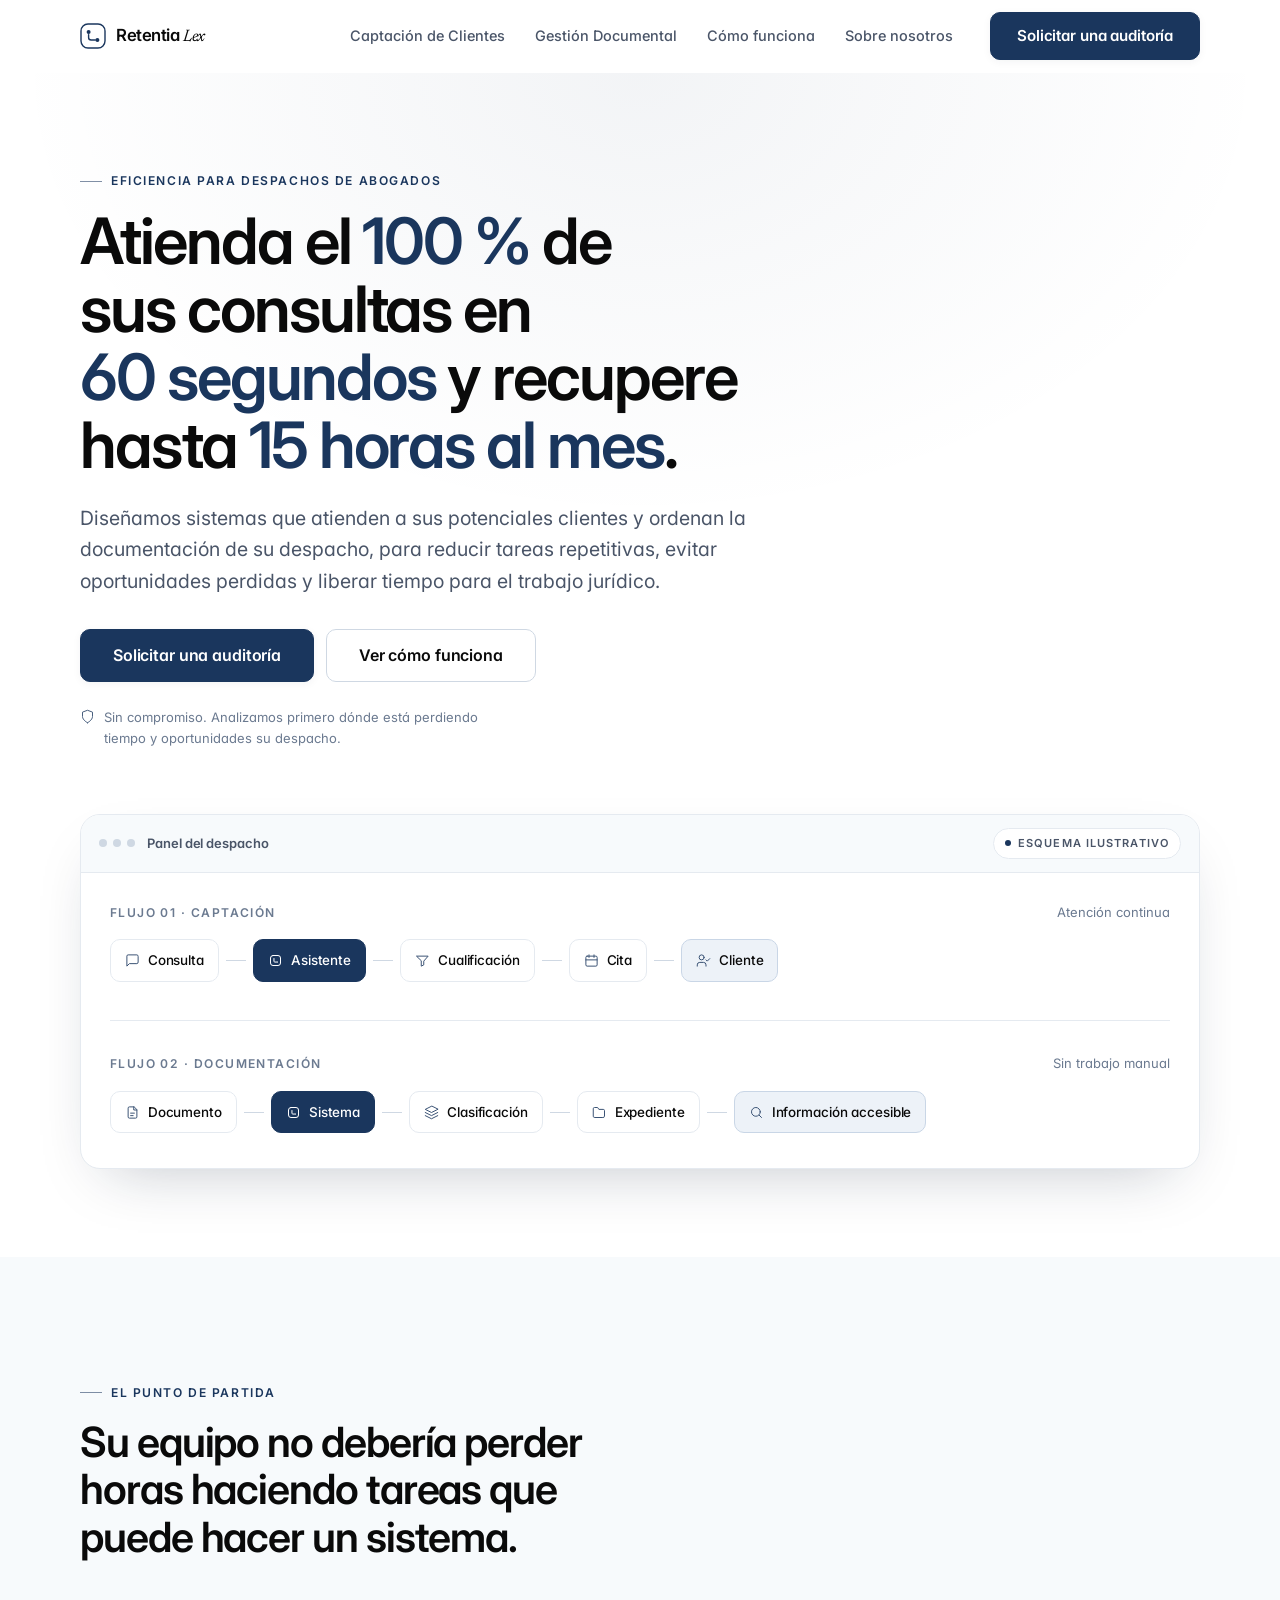
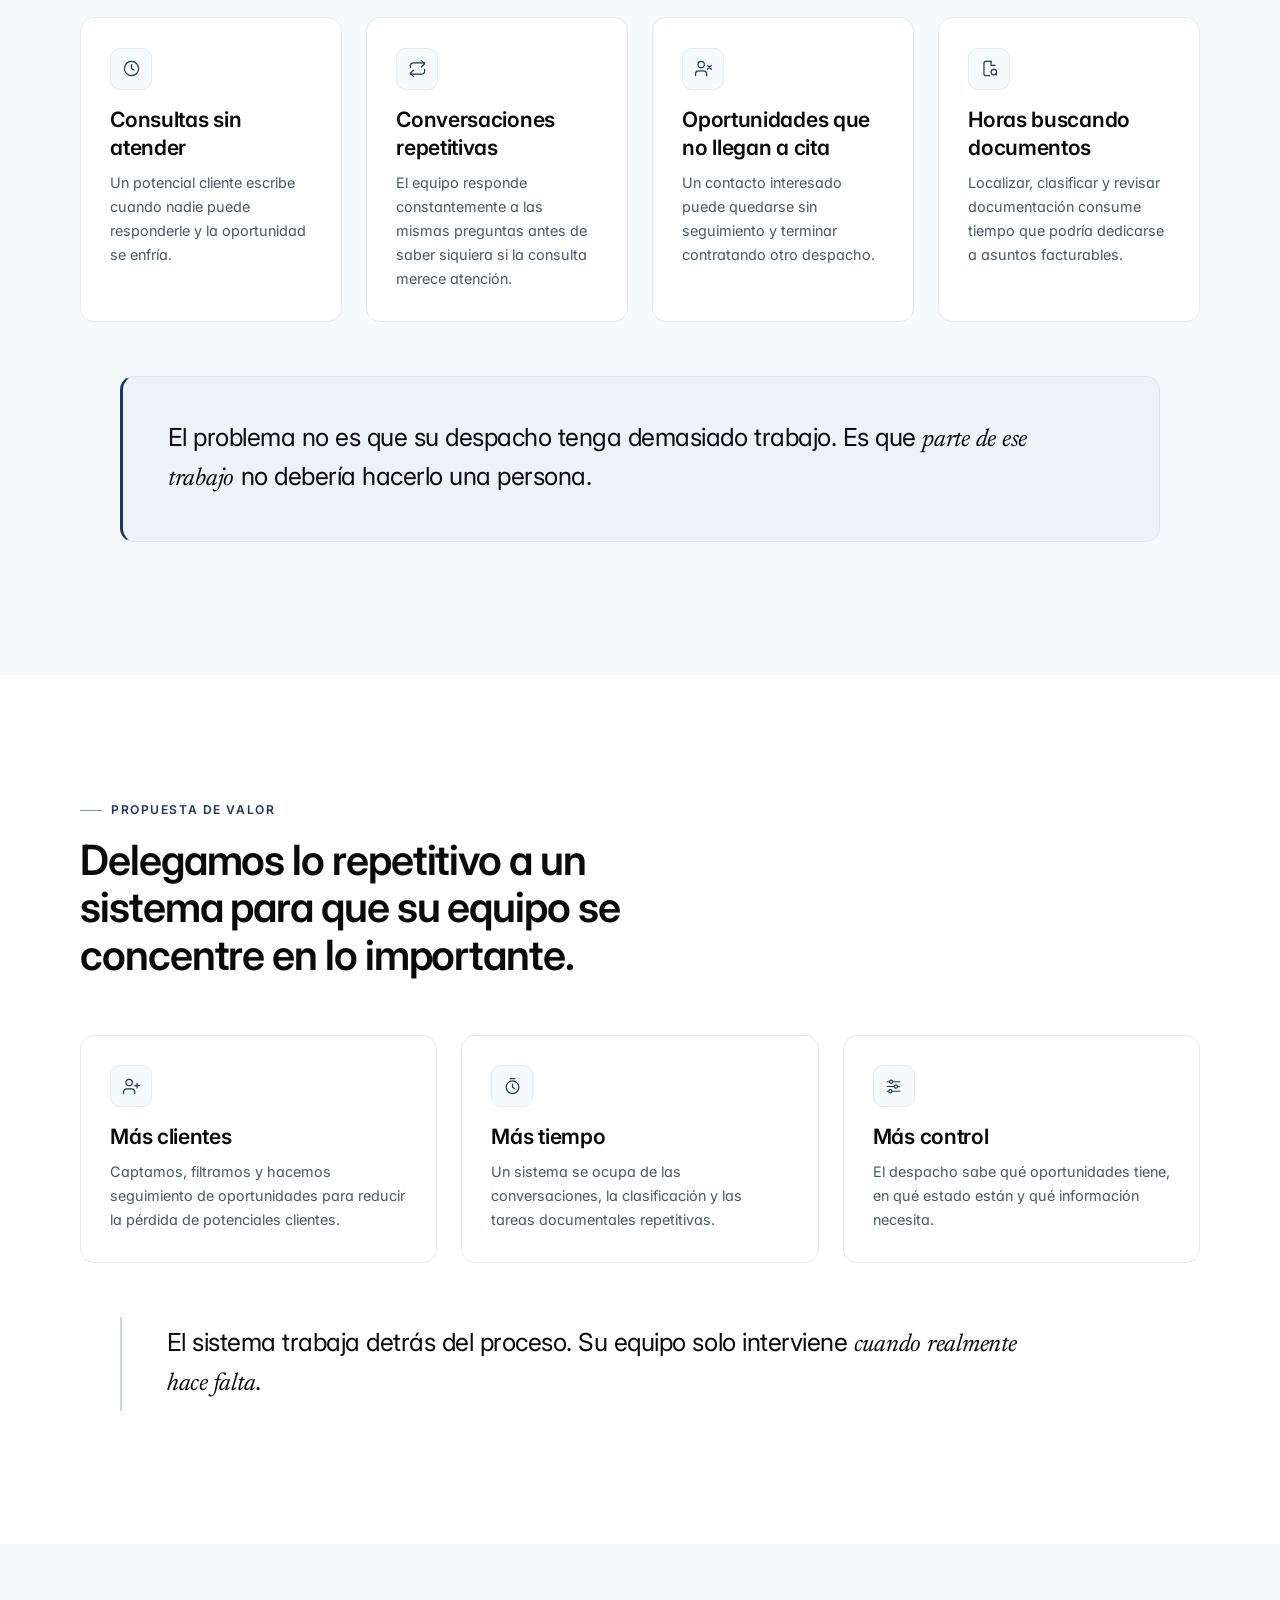
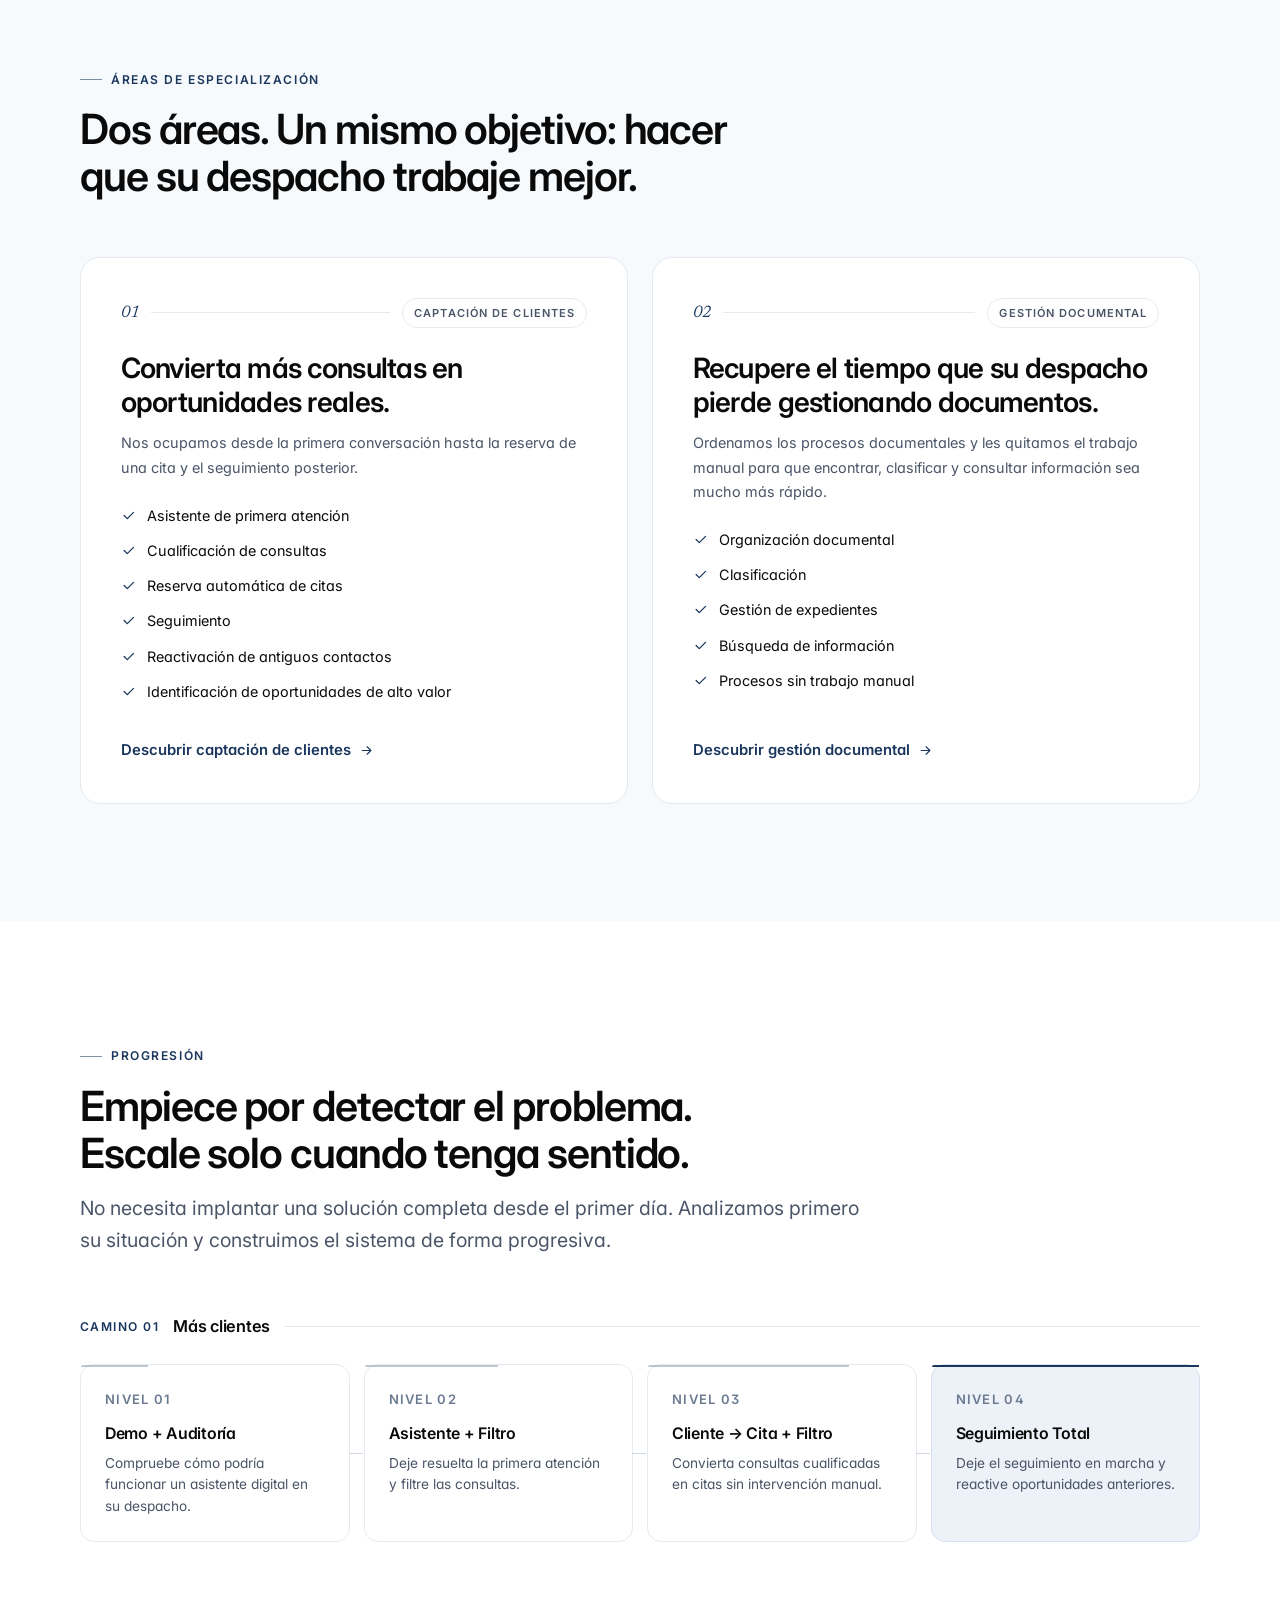
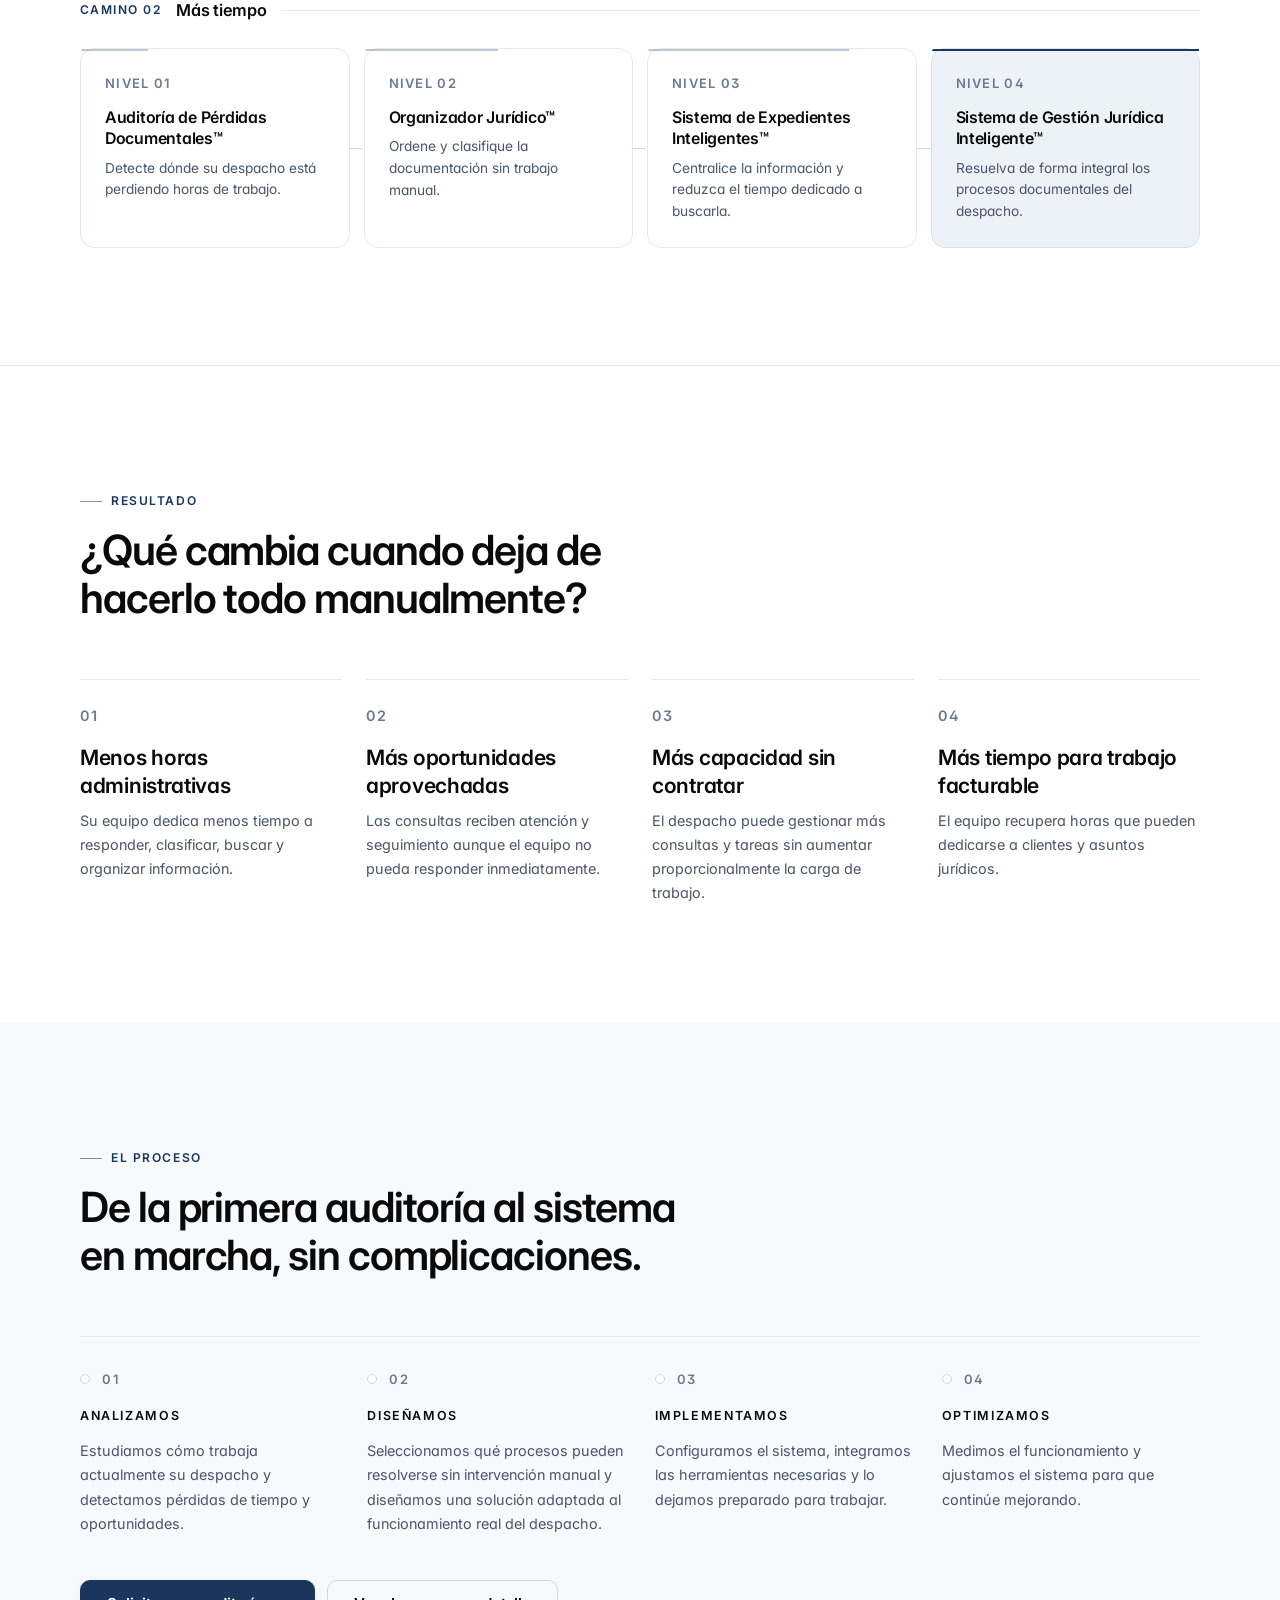
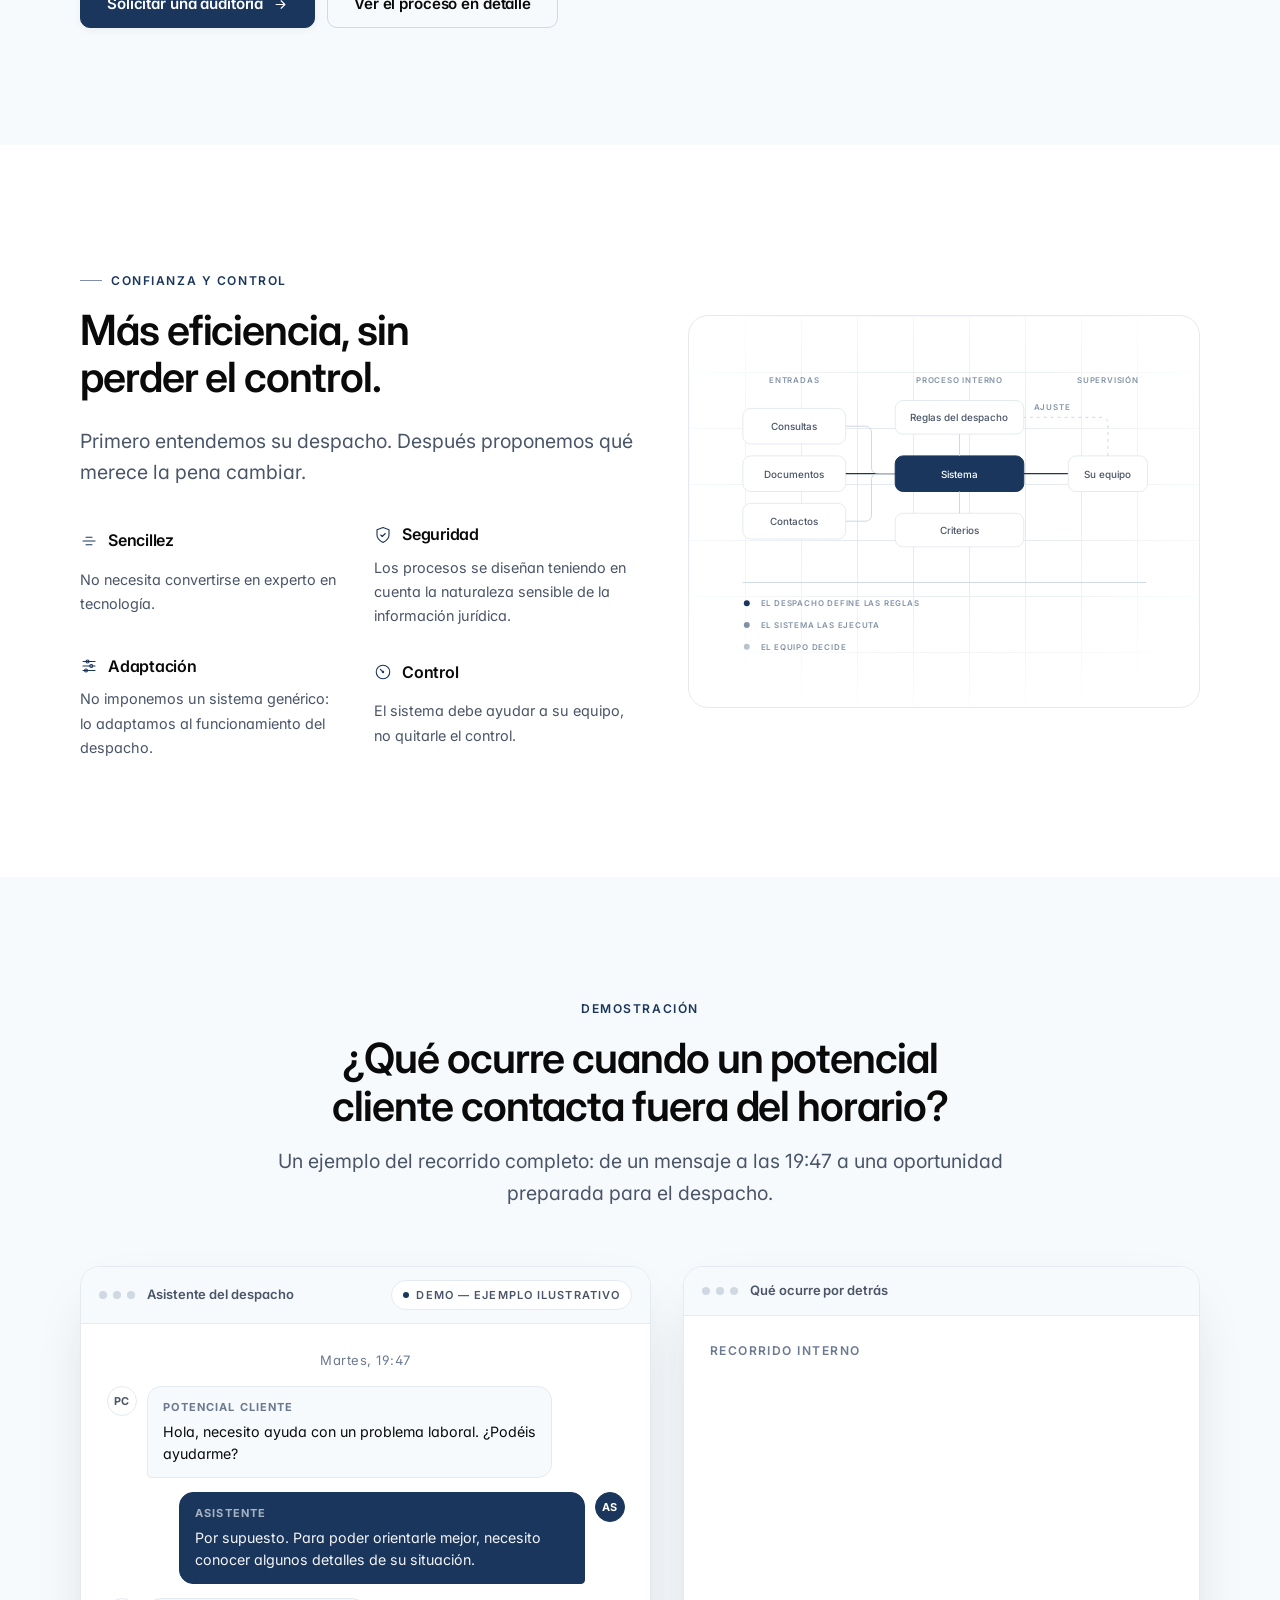
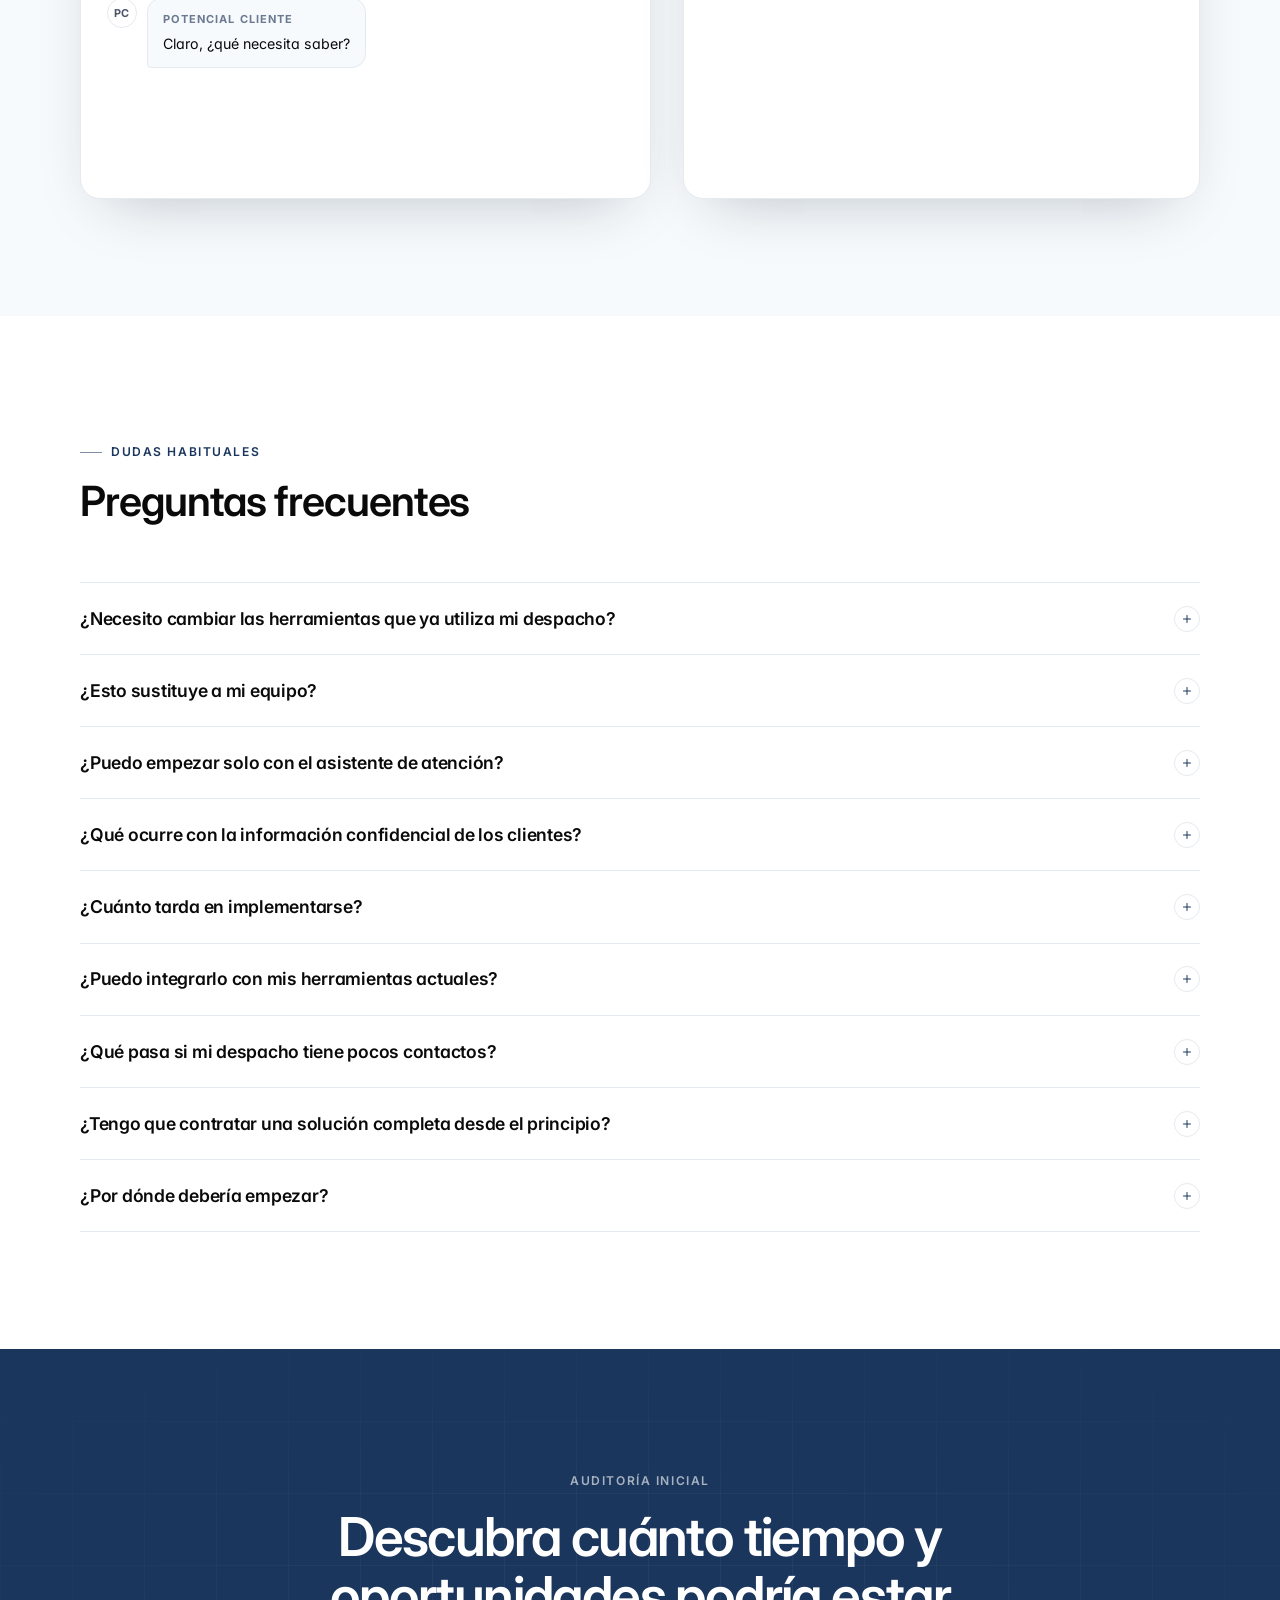
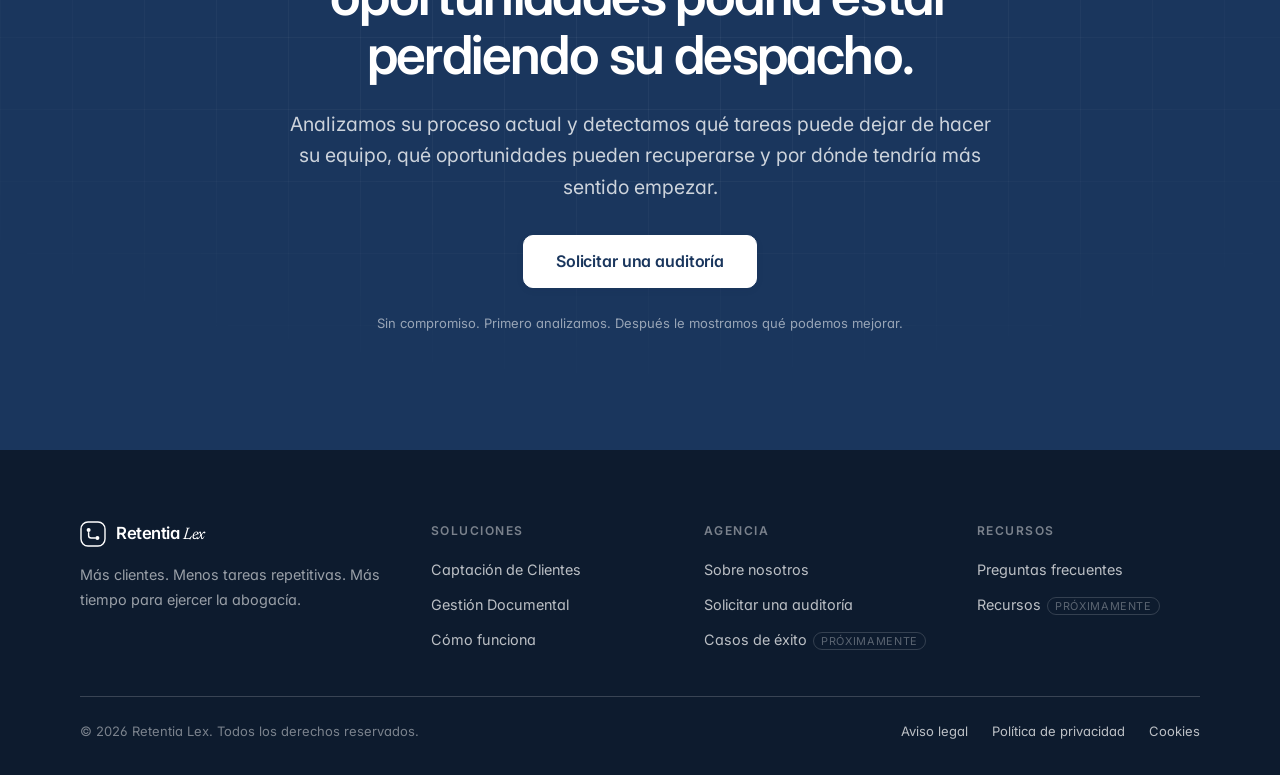
==== commit 31a534c4: "Nuevo titular con cifras y vocabulario más discreto Titular - La portada pasa de «Recupere horas de " ====
--- a/index.html
+++ b/index.html
@@ -3,8 +3,8 @@
 <head>
 <meta charset="utf-8">
 <meta name="viewport" content="width=device-width, initial-scale=1">
-<title>Automatización con IA para despachos de abogados | Retentia Lex</title>
-<meta name="description" content="Automatizamos la atención de potenciales clientes y la gestión documental de su despacho para recuperar horas de trabajo y captar más clientes.">
+<title>Más clientes y menos tareas para su despacho | Retentia Lex</title>
+<meta name="description" content="Sistemas que atienden a sus potenciales clientes y ordenan la documentación de su despacho para recuperar horas de trabajo y captar más clientes.">
 <link rel="canonical" href="https://www.retentialex.com/">
 <meta name="robots" content="index, follow, max-image-preview:large">
 <meta name="theme-color" content="#1A365D">
@@ -13,15 +13,15 @@
 <meta property="og:type" content="website">
 <meta property="og:locale" content="es_ES">
 <meta property="og:site_name" content="Retentia Lex">
-<meta property="og:title" content="Automatización con IA para despachos de abogados | Retentia Lex">
-<meta property="og:description" content="Automatizamos la atención de potenciales clientes y la gestión documental de su despacho para recuperar horas de trabajo y captar más clientes.">
+<meta property="og:title" content="Más clientes y menos tareas para su despacho | Retentia Lex">
+<meta property="og:description" content="Sistemas que atienden a sus potenciales clientes y ordenan la documentación de su despacho para recuperar horas de trabajo y captar más clientes.">
 <meta property="og:url" content="https://www.retentialex.com/">
 <meta property="og:image" content="https://www.retentialex.com/assets/img/og-cover.png">
 <meta property="og:image:width" content="1200">
 <meta property="og:image:height" content="630">
 <meta name="twitter:card" content="summary_large_image">
-<meta name="twitter:title" content="Automatización con IA para despachos de abogados | Retentia Lex">
-<meta name="twitter:description" content="Automatizamos la atención de potenciales clientes y la gestión documental de su despacho para recuperar horas de trabajo y captar más clientes.">
+<meta name="twitter:title" content="Más clientes y menos tareas para su despacho | Retentia Lex">
+<meta name="twitter:description" content="Sistemas que atienden a sus potenciales clientes y ordenan la documentación de su despacho para recuperar horas de trabajo y captar más clientes.">
 <meta name="twitter:image" content="https://www.retentialex.com/assets/img/og-cover.png">
 
 <link rel="icon" href="assets/img/favicon.svg" type="image/svg+xml">
@@ -42,7 +42,7 @@
       "@id": "https://www.retentialex.com/#organizacion",
       "name": "Retentia Lex",
       "url": "https://www.retentialex.com/",
-      "description": "Agencia especializada en automatizacion con IA para despachos de abogados: captacion y cualificacion de potenciales clientes y gestion documental.",
+      "description": "Agencia especializada en optimizacion de procesos para despachos de abogados: captacion y cualificacion de potenciales clientes y gestion documental.",
       "areaServed": "ES",
       "knowsLanguage": "es-ES"
     },
@@ -56,8 +56,8 @@
     },
     {
       "@type": "Service",
-      "name": "Automatizacion con IA para despachos de abogados",
-      "serviceType": "Automatizacion de procesos con inteligencia artificial",
+      "name": "Optimizacion de procesos para despachos de abogados",
+      "serviceType": "Optimizacion y digitalizacion de procesos",
       "provider": { "@id": "https://www.retentialex.com/#organizacion" },
       "areaServed": "ES",
       "audience": { "@type": "Audience", "audienceType": "Despachos de abogados" },
@@ -65,7 +65,7 @@
         "@type": "OfferCatalog",
         "name": "Areas de especializacion",
         "itemListElement": [
-          { "@type": "OfferCatalog", "name": "Automatizacion de Clientes" },
+          { "@type": "OfferCatalog", "name": "Captacion de Clientes" },
           { "@type": "OfferCatalog", "name": "Gestion Documental" }
         ]
       }
@@ -90,7 +90,7 @@
 
     <nav class="nav" id="primary-nav" aria-label="Navegación principal">
       <ul class="nav__list">
-        <li><a class="nav__link" href="automatizacion-clientes.html">Automatización de Clientes</a></li>
+        <li><a class="nav__link" href="automatizacion-clientes.html">Captación de Clientes</a></li>
         <li><a class="nav__link" href="gestion-documental.html">Gestión Documental</a></li>
         <li><a class="nav__link" href="como-funciona.html">Cómo funciona</a></li>
         <li><a class="nav__link" href="sobre-nosotros.html">Sobre nosotros</a></li>
@@ -113,9 +113,9 @@
 <section class="hero" aria-labelledby="hero-title">
   <div class="container hero__inner">
       <div class="hero__copy">
-        <p class="eyebrow">Automatización con IA para despachos de abogados</p>
-        <h1 class="t-hero hero__title" id="hero-title">Recupere horas de trabajo y convierta más consultas en clientes.</h1>
-        <p class="t-lead hero__sub">Automatizamos la atención de potenciales clientes y la gestión documental de despachos de abogados para reducir tareas repetitivas, evitar oportunidades perdidas y liberar tiempo para el trabajo jurídico.</p>
+        <p class="eyebrow">Eficiencia para despachos de abogados</p>
+        <h1 class="t-hero hero__title" id="hero-title">Atienda el <span class="figure">100&nbsp;%</span> de sus consultas en <span class="figure">60 segundos</span> y recupere hasta <span class="figure">15 horas al mes</span>.</h1>
+        <p class="t-lead hero__sub">Diseñamos sistemas que atienden a sus potenciales clientes y ordenan la documentación de su despacho, para reducir tareas repetitivas, evitar oportunidades perdidas y liberar tiempo para el trabajo jurídico.</p>
         <div class="btn-group">
           <a class="btn btn--primary btn--lg" href="contacto.html" data-cta="hero-principal">Solicitar una auditoría</a>
           <a class="btn btn--secondary btn--lg" href="#como-funciona" data-cta="hero-secundario">Ver cómo funciona</a>
@@ -126,12 +126,12 @@
         </p>
       </div>
 
-    <!-- Visual: interfaz simulada con los dos flujos de automatización -->
+    <!-- Visual: interfaz simulada con los dos flujos de trabajo -->
     <div class="hero__visual reveal">
-        <div class="ui-panel" role="img" aria-label="Esquema de dos flujos automatizados. Flujo de captación: consulta, IA, cualificación, cita y cliente. Flujo documental: documento, IA, clasificación, expediente e información accesible.">
+        <div class="ui-panel" role="img" aria-label="Esquema de dos flujos de trabajo. Flujo de captación: consulta, asistente, cualificación, cita y cliente. Flujo documental: documento, sistema, clasificación, expediente e información accesible.">
           <div class="ui-panel__bar">
             <span class="ui-panel__dots" aria-hidden="true"><span></span><span></span><span></span></span>
-            <span class="ui-panel__title">Panel de automatización</span>
+            <span class="ui-panel__title">Panel del despacho</span>
             <span class="badge badge--dot badge--live">Esquema ilustrativo</span>
           </div>
           <div class="ui-panel__body">
@@ -143,7 +143,7 @@
               </div>
               <ol class="flow__track">
                 <li class="flow__node" style="--i:0"><span class="flow__chip"><svg width="15" height="15" viewBox="0 0 24 24" fill="none" stroke="currentColor" stroke-width="1.6" stroke-linecap="round" stroke-linejoin="round" aria-hidden="true"><path d="M21 15a2 2 0 0 1-2 2H7l-4 4V5a2 2 0 0 1 2-2h14a2 2 0 0 1 2 2z"/></svg>Consulta</span></li>
-                <li class="flow__node" style="--i:1"><span class="flow__chip flow__chip--accent"><svg width="15" height="15" viewBox="0 0 24 24" fill="none" stroke="currentColor" stroke-width="1.6" stroke-linecap="round" stroke-linejoin="round" aria-hidden="true"><rect x="4" y="4" width="16" height="16" rx="4"/><circle cx="9.5" cy="9.5" r="1.3" fill="currentColor" stroke="none"/><circle cx="14.5" cy="14.5" r="1.3" fill="currentColor" stroke="none"/><path d="M9.5 11.5v1.6a1.4 1.4 0 0 0 1.4 1.4h1.7"/></svg>IA</span></li>
+                <li class="flow__node" style="--i:1"><span class="flow__chip flow__chip--accent"><svg width="15" height="15" viewBox="0 0 24 24" fill="none" stroke="currentColor" stroke-width="1.6" stroke-linecap="round" stroke-linejoin="round" aria-hidden="true"><rect x="4" y="4" width="16" height="16" rx="4"/><circle cx="9.5" cy="9.5" r="1.3" fill="currentColor" stroke="none"/><circle cx="14.5" cy="14.5" r="1.3" fill="currentColor" stroke="none"/><path d="M9.5 11.5v1.6a1.4 1.4 0 0 0 1.4 1.4h1.7"/></svg>Asistente</span></li>
                 <li class="flow__node" style="--i:2"><span class="flow__chip"><svg width="15" height="15" viewBox="0 0 24 24" fill="none" stroke="currentColor" stroke-width="1.6" stroke-linecap="round" stroke-linejoin="round" aria-hidden="true"><path d="M3 5h18l-7 8v6l-4 2v-8z"/></svg>Cualificación</span></li>
                 <li class="flow__node" style="--i:3"><span class="flow__chip"><svg width="15" height="15" viewBox="0 0 24 24" fill="none" stroke="currentColor" stroke-width="1.6" stroke-linecap="round" stroke-linejoin="round" aria-hidden="true"><rect x="3" y="5" width="18" height="16" rx="2"/><path d="M8 3v4M16 3v4M3 11h18"/></svg>Cita</span></li>
                 <li class="flow__node" style="--i:4"><span class="flow__chip flow__chip--outcome"><svg width="15" height="15" viewBox="0 0 24 24" fill="none" stroke="currentColor" stroke-width="1.6" stroke-linecap="round" stroke-linejoin="round" aria-hidden="true"><path d="M16 21v-2a4 4 0 0 0-4-4H6a4 4 0 0 0-4 4v2"/><circle cx="9" cy="7" r="4"/><path d="m16 11 2 2 4-4"/></svg>Cliente</span></li>
@@ -159,7 +159,7 @@
               </div>
               <ol class="flow__track">
                 <li class="flow__node" style="--i:0"><span class="flow__chip"><svg width="15" height="15" viewBox="0 0 24 24" fill="none" stroke="currentColor" stroke-width="1.6" stroke-linecap="round" stroke-linejoin="round" aria-hidden="true"><path d="M14 3H7a2 2 0 0 0-2 2v14a2 2 0 0 0 2 2h10a2 2 0 0 0 2-2V8z"/><path d="M14 3v5h5M9 13h6M9 17h4"/></svg>Documento</span></li>
-                <li class="flow__node" style="--i:1"><span class="flow__chip flow__chip--accent"><svg width="15" height="15" viewBox="0 0 24 24" fill="none" stroke="currentColor" stroke-width="1.6" stroke-linecap="round" stroke-linejoin="round" aria-hidden="true"><rect x="4" y="4" width="16" height="16" rx="4"/><circle cx="9.5" cy="9.5" r="1.3" fill="currentColor" stroke="none"/><circle cx="14.5" cy="14.5" r="1.3" fill="currentColor" stroke="none"/><path d="M9.5 11.5v1.6a1.4 1.4 0 0 0 1.4 1.4h1.7"/></svg>IA</span></li>
+                <li class="flow__node" style="--i:1"><span class="flow__chip flow__chip--accent"><svg width="15" height="15" viewBox="0 0 24 24" fill="none" stroke="currentColor" stroke-width="1.6" stroke-linecap="round" stroke-linejoin="round" aria-hidden="true"><rect x="4" y="4" width="16" height="16" rx="4"/><circle cx="9.5" cy="9.5" r="1.3" fill="currentColor" stroke="none"/><circle cx="14.5" cy="14.5" r="1.3" fill="currentColor" stroke="none"/><path d="M9.5 11.5v1.6a1.4 1.4 0 0 0 1.4 1.4h1.7"/></svg>Sistema</span></li>
                 <li class="flow__node" style="--i:2"><span class="flow__chip"><svg width="15" height="15" viewBox="0 0 24 24" fill="none" stroke="currentColor" stroke-width="1.6" stroke-linecap="round" stroke-linejoin="round" aria-hidden="true"><path d="M12 2 2 7l10 5 10-5z"/><path d="m2 17 10 5 10-5M2 12l10 5 10-5"/></svg>Clasificación</span></li>
                 <li class="flow__node" style="--i:3"><span class="flow__chip"><svg width="15" height="15" viewBox="0 0 24 24" fill="none" stroke="currentColor" stroke-width="1.6" stroke-linecap="round" stroke-linejoin="round" aria-hidden="true"><path d="M4 20a2 2 0 0 1-2-2V6a2 2 0 0 1 2-2h5l2 3h7a2 2 0 0 1 2 2v9a2 2 0 0 1-2 2z"/></svg>Expediente</span></li>
                 <li class="flow__node" style="--i:4"><span class="flow__chip flow__chip--outcome"><svg width="15" height="15" viewBox="0 0 24 24" fill="none" stroke="currentColor" stroke-width="1.6" stroke-linecap="round" stroke-linejoin="round" aria-hidden="true"><circle cx="11" cy="11" r="7"/><path d="m20 20-3.6-3.6"/></svg>Información accesible</span></li>
@@ -177,7 +177,7 @@
   <div class="container">
     <div class="section-head">
       <p class="eyebrow">El punto de partida</p>
-      <h2 class="t-h2" id="problema-title">Su equipo no debería perder horas haciendo tareas que pueden automatizarse.</h2>
+      <h2 class="t-h2" id="problema-title">Su equipo no debería perder horas haciendo tareas que puede hacer un sistema.</h2>
     </div>
 
     <div class="grid grid--4" data-reveal-group>
@@ -225,7 +225,7 @@
   <div class="container">
     <div class="section-head">
       <p class="eyebrow">Propuesta de valor</p>
-      <h2 class="t-h2" id="valor-title">Automatizamos lo repetitivo para que su equipo se concentre en lo importante.</h2>
+      <h2 class="t-h2" id="valor-title">Delegamos lo repetitivo a un sistema para que su equipo se concentre en lo importante.</h2>
     </div>
 
     <div class="grid grid--3" data-reveal-group>
@@ -242,7 +242,7 @@
           <svg width="19" height="19" viewBox="0 0 24 24" fill="none" stroke="currentColor" stroke-width="1.5" stroke-linecap="round" stroke-linejoin="round"><circle cx="12" cy="13" r="8"/><path d="M12 9v4l2.5 1.5M9 2h6"/></svg>
         </span>
         <h3 class="t-h3 card__title">Más tiempo</h3>
-        <p class="card__text">Automatizamos conversaciones, clasificación y tareas documentales repetitivas.</p>
+        <p class="card__text">Un sistema se ocupa de las conversaciones, la clasificación y las tareas documentales repetitivas.</p>
       </article>
 
       <article class="card card--hover reveal">
@@ -255,7 +255,7 @@
     </div>
 
     <blockquote class="pullquote pullquote--plain reveal">
-      <p>La IA trabaja detrás del proceso. Su equipo solo interviene <span class="serif">cuando realmente hace falta</span>.</p>
+      <p>El sistema trabaja detrás del proceso. Su equipo solo interviene <span class="serif">cuando realmente hace falta</span>.</p>
     </blockquote>
   </div>
 </section>
@@ -273,12 +273,12 @@
         <div class="area-card__index">
           <span class="num" aria-hidden="true">01</span>
           <span class="area-card__index-line" aria-hidden="true"></span>
-          <span class="badge">Automatización de Clientes</span>
+          <span class="badge">Captación de Clientes</span>
         </div>
         <h3 class="area-card__title">Convierta más consultas en oportunidades reales.</h3>
-        <p class="area-card__text">Automatizamos desde la primera conversación hasta la reserva de una cita y el seguimiento posterior.</p>
+        <p class="area-card__text">Nos ocupamos desde la primera conversación hasta la reserva de una cita y el seguimiento posterior.</p>
         <ul class="check-list area-card__list">
-          <li><svg width="15" height="15" viewBox="0 0 24 24" fill="none" stroke="currentColor" stroke-width="2" stroke-linecap="round" stroke-linejoin="round" aria-hidden="true"><path d="m5 12 5 5L20 7"/></svg>Chatbots</li>
+          <li><svg width="15" height="15" viewBox="0 0 24 24" fill="none" stroke="currentColor" stroke-width="2" stroke-linecap="round" stroke-linejoin="round" aria-hidden="true"><path d="m5 12 5 5L20 7"/></svg>Asistente de primera atención</li>
           <li><svg width="15" height="15" viewBox="0 0 24 24" fill="none" stroke="currentColor" stroke-width="2" stroke-linecap="round" stroke-linejoin="round" aria-hidden="true"><path d="m5 12 5 5L20 7"/></svg>Cualificación de consultas</li>
           <li><svg width="15" height="15" viewBox="0 0 24 24" fill="none" stroke="currentColor" stroke-width="2" stroke-linecap="round" stroke-linejoin="round" aria-hidden="true"><path d="m5 12 5 5L20 7"/></svg>Reserva automática de citas</li>
           <li><svg width="15" height="15" viewBox="0 0 24 24" fill="none" stroke="currentColor" stroke-width="2" stroke-linecap="round" stroke-linejoin="round" aria-hidden="true"><path d="m5 12 5 5L20 7"/></svg>Seguimiento</li>
@@ -286,7 +286,7 @@
           <li><svg width="15" height="15" viewBox="0 0 24 24" fill="none" stroke="currentColor" stroke-width="2" stroke-linecap="round" stroke-linejoin="round" aria-hidden="true"><path d="m5 12 5 5L20 7"/></svg>Identificación de oportunidades de alto valor</li>
         </ul>
         <p class="area-card__cta">
-          <a class="link-arrow" href="automatizacion-clientes.html" data-cta="area-clientes">Descubrir automatización de clientes
+          <a class="link-arrow" href="automatizacion-clientes.html" data-cta="area-clientes">Descubrir captación de clientes
             <svg width="15" height="15" viewBox="0 0 24 24" fill="none" stroke="currentColor" stroke-width="1.8" stroke-linecap="round" stroke-linejoin="round" aria-hidden="true"><path d="M5 12h14M13 6l6 6-6 6"/></svg>
           </a>
         </p>
@@ -299,13 +299,13 @@
           <span class="badge">Gestión Documental</span>
         </div>
         <h3 class="area-card__title">Recupere el tiempo que su despacho pierde gestionando documentos.</h3>
-        <p class="area-card__text">Organizamos y automatizamos procesos documentales para que encontrar, clasificar y consultar información sea mucho más rápido.</p>
+        <p class="area-card__text">Ordenamos los procesos documentales y les quitamos el trabajo manual para que encontrar, clasificar y consultar información sea mucho más rápido.</p>
         <ul class="check-list area-card__list">
           <li><svg width="15" height="15" viewBox="0 0 24 24" fill="none" stroke="currentColor" stroke-width="2" stroke-linecap="round" stroke-linejoin="round" aria-hidden="true"><path d="m5 12 5 5L20 7"/></svg>Organización documental</li>
           <li><svg width="15" height="15" viewBox="0 0 24 24" fill="none" stroke="currentColor" stroke-width="2" stroke-linecap="round" stroke-linejoin="round" aria-hidden="true"><path d="m5 12 5 5L20 7"/></svg>Clasificación</li>
           <li><svg width="15" height="15" viewBox="0 0 24 24" fill="none" stroke="currentColor" stroke-width="2" stroke-linecap="round" stroke-linejoin="round" aria-hidden="true"><path d="m5 12 5 5L20 7"/></svg>Gestión de expedientes</li>
           <li><svg width="15" height="15" viewBox="0 0 24 24" fill="none" stroke="currentColor" stroke-width="2" stroke-linecap="round" stroke-linejoin="round" aria-hidden="true"><path d="m5 12 5 5L20 7"/></svg>Búsqueda de información</li>
-          <li><svg width="15" height="15" viewBox="0 0 24 24" fill="none" stroke="currentColor" stroke-width="2" stroke-linecap="round" stroke-linejoin="round" aria-hidden="true"><path d="m5 12 5 5L20 7"/></svg>Automatización de procesos</li>
+          <li><svg width="15" height="15" viewBox="0 0 24 24" fill="none" stroke="currentColor" stroke-width="2" stroke-linecap="round" stroke-linejoin="round" aria-hidden="true"><path d="m5 12 5 5L20 7"/></svg>Procesos sin trabajo manual</li>
         </ul>
         <p class="area-card__cta">
           <a class="link-arrow" href="gestion-documental.html" data-cta="area-documental">Descubrir gestión documental
@@ -323,7 +323,7 @@
     <div class="section-head">
       <p class="eyebrow">Progresión</p>
       <h2 class="t-h2" id="escalera-title">Empiece por detectar el problema. Escale solo cuando tenga sentido.</h2>
-      <p class="t-lead">No necesita implantar una solución completa desde el primer día. Analizamos primero su situación y construimos la automatización de forma progresiva.</p>
+      <p class="t-lead">No necesita implantar una solución completa desde el primer día. Analizamos primero su situación y construimos el sistema de forma progresiva.</p>
     </div>
 
     <div class="ladder">
@@ -342,18 +342,18 @@
           </li>
           <li class="ladder__step" style="--fill:50%">
             <p class="ladder__level">NIVEL 02</p>
-            <h3 class="ladder__title">Chatbot + Filtro</h3>
-            <p class="ladder__text">Automatice la primera atención y filtre las consultas.</p>
+            <h3 class="ladder__title">Asistente + Filtro</h3>
+            <p class="ladder__text">Deje resuelta la primera atención y filtre las consultas.</p>
           </li>
           <li class="ladder__step" style="--fill:75%">
             <p class="ladder__level">NIVEL 03</p>
             <h3 class="ladder__title">Cliente → Cita + Filtro</h3>
-            <p class="ladder__text">Convierta automáticamente consultas cualificadas en citas.</p>
+            <p class="ladder__text">Convierta consultas cualificadas en citas sin intervención manual.</p>
           </li>
           <li class="ladder__step ladder__step--peak" style="--fill:100%">
             <p class="ladder__level">NIVEL 04</p>
             <h3 class="ladder__title">Seguimiento Total</h3>
-            <p class="ladder__text">Automatice el seguimiento y reactive oportunidades anteriores.</p>
+            <p class="ladder__text">Deje el seguimiento en marcha y reactive oportunidades anteriores.</p>
           </li>
         </ol>
       </div>
@@ -374,7 +374,7 @@
           <li class="ladder__step" style="--fill:50%">
             <p class="ladder__level">NIVEL 02</p>
             <h3 class="ladder__title">Organizador Jurídico™</h3>
-            <p class="ladder__text">Ordene y clasifique automáticamente la documentación.</p>
+            <p class="ladder__text">Ordene y clasifique la documentación sin trabajo manual.</p>
           </li>
           <li class="ladder__step" style="--fill:75%">
             <p class="ladder__level">NIVEL 03</p>
@@ -384,7 +384,7 @@
           <li class="ladder__step ladder__step--peak" style="--fill:100%">
             <p class="ladder__level">NIVEL 04</p>
             <h3 class="ladder__title">Sistema de Gestión Jurídica Inteligente™</h3>
-            <p class="ladder__text">Automatice de forma integral los procesos documentales del despacho.</p>
+            <p class="ladder__text">Resuelva de forma integral los procesos documentales del despacho.</p>
           </li>
         </ol>
       </div>
@@ -430,7 +430,7 @@
   <div class="container">
     <div class="section-head">
       <p class="eyebrow">El proceso</p>
-      <h2 class="t-h2" id="proceso-title">De la primera auditoría a la automatización, sin complicaciones.</h2>
+      <h2 class="t-h2" id="proceso-title">De la primera auditoría al sistema en marcha, sin complicaciones.</h2>
     </div>
 
     <div class="steps" data-steps>
@@ -444,12 +444,12 @@
         <li class="step">
           <div class="step__marker"><span class="step__dot" aria-hidden="true"></span><span class="step__num">02</span></div>
           <h3 class="step__name">Diseñamos</h3>
-          <p class="step__text">Seleccionamos qué procesos pueden automatizarse y diseñamos una solución adaptada al funcionamiento real del despacho.</p>
+          <p class="step__text">Seleccionamos qué procesos pueden resolverse sin intervención manual y diseñamos una solución adaptada al funcionamiento real del despacho.</p>
         </li>
         <li class="step">
           <div class="step__marker"><span class="step__dot" aria-hidden="true"></span><span class="step__num">03</span></div>
           <h3 class="step__name">Implementamos</h3>
-          <p class="step__text">Configuramos la automatización, integramos las herramientas necesarias y dejamos el sistema preparado para trabajar.</p>
+          <p class="step__text">Configuramos el sistema, integramos las herramientas necesarias y lo dejamos preparado para trabajar.</p>
         </li>
         <li class="step">
           <div class="step__marker"><span class="step__dot" aria-hidden="true"></span><span class="step__num">04</span></div>
@@ -474,8 +474,8 @@
     <div class="trust-layout">
       <div>
         <p class="eyebrow">Confianza y control</p>
-        <h2 class="t-h2" id="confianza-title">Automatización sin perder el control.</h2>
-        <p class="t-lead mt-5 mb-6">Primero entendemos su despacho. Después proponemos qué merece la pena automatizar.</p>
+        <h2 class="t-h2" id="confianza-title">Más eficiencia, sin perder el control.</h2>
+        <p class="t-lead mt-5 mb-6">Primero entendemos su despacho. Después proponemos qué merece la pena cambiar.</p>
 
         <div class="trust-list" data-reveal-group>
           <article class="trust-item reveal">
@@ -483,7 +483,7 @@
               <svg width="18" height="18" viewBox="0 0 24 24" fill="none" stroke="currentColor" stroke-width="1.5" stroke-linecap="round" stroke-linejoin="round" aria-hidden="true"><path d="M4 12h16"/><path d="M8 7h8M8 17h8"/></svg>
               <h3>Sencillez</h3>
             </div>
-            <p>No necesita convertirse en experto en IA.</p>
+            <p>No necesita convertirse en experto en tecnología.</p>
           </article>
           <article class="trust-item reveal">
             <div class="trust-item__head">
@@ -497,14 +497,14 @@
               <svg width="18" height="18" viewBox="0 0 24 24" fill="none" stroke="currentColor" stroke-width="1.5" stroke-linecap="round" stroke-linejoin="round" aria-hidden="true"><path d="M4 6h16M4 12h16M4 18h16"/><circle cx="10" cy="6" r="2"/><circle cx="15" cy="12" r="2"/><circle cx="8" cy="18" r="2"/></svg>
               <h3>Adaptación</h3>
             </div>
-            <p>No imponemos un sistema genérico: adaptamos la automatización al funcionamiento del despacho.</p>
+            <p>No imponemos un sistema genérico: lo adaptamos al funcionamiento del despacho.</p>
           </article>
           <article class="trust-item reveal">
             <div class="trust-item__head">
               <svg width="18" height="18" viewBox="0 0 24 24" fill="none" stroke="currentColor" stroke-width="1.5" stroke-linecap="round" stroke-linejoin="round" aria-hidden="true"><circle cx="12" cy="12" r="9"/><path d="M12 12 8.5 8.5"/><circle cx="12" cy="12" r="1.6" fill="currentColor" stroke="none"/></svg>
               <h3>Control</h3>
             </div>
-            <p>La automatización debe ayudar a su equipo, no quitarle el control.</p>
+            <p>El sistema debe ayudar a su equipo, no quitarle el control.</p>
           </article>
         </div>
       </div>
@@ -527,7 +527,7 @@
             </defs>
 
             <text class="sv-tag sv-tag-c" x="68" y="30">ENTRADAS</text>
-            <text class="sv-tag sv-tag-c" x="235" y="30">PROCESO AUTOMATIZADO</text>
+            <text class="sv-tag sv-tag-c" x="235" y="30">PROCESO INTERNO</text>
             <text class="sv-tag sv-tag-c" x="385" y="30">SUPERVISIÓN</text>
 
             <rect class="sv-box" x="16" y="56" width="104" height="36" rx="8"/>
@@ -544,7 +544,7 @@
             <rect class="sv-box" x="170" y="48" width="130" height="34" rx="8"/>
             <text class="sv-label" x="235" y="69">Reglas del despacho</text>
             <rect class="sv-box sv-box-on" x="170" y="104" width="130" height="36" rx="8"/>
-            <text class="sv-label sv-label-on" x="235" y="126">Automatización</text>
+            <text class="sv-label sv-label-on" x="235" y="126">Sistema</text>
             <rect class="sv-box" x="170" y="162" width="130" height="34" rx="8"/>
             <text class="sv-label" x="235" y="183">Criterios</text>
 
@@ -563,7 +563,7 @@
             <circle cx="20" cy="253" r="3" fill="#1A365D"/>
             <text class="sv-tag" x="34" y="256">EL DESPACHO DEFINE LAS REGLAS</text>
             <circle cx="20" cy="275" r="3" fill="#1A365D" opacity=".55"/>
-            <text class="sv-tag" x="34" y="278">LA AUTOMATIZACIÓN LAS EJECUTA</text>
+            <text class="sv-tag" x="34" y="278">EL SISTEMA LAS EJECUTA</text>
             <circle cx="20" cy="297" r="3" fill="#1A365D" opacity=".3"/>
             <text class="sv-tag" x="34" y="300">EL EQUIPO DECIDE</text>
           </svg>
@@ -602,9 +602,9 @@
           </div>
 
           <div class="chat__row chat__row--out" data-demo-stage>
-            <span class="chat__avatar" aria-hidden="true">IA</span>
+            <span class="chat__avatar" aria-hidden="true">AS</span>
             <div class="chat__bubble">
-              <span class="chat__sender">Asistente IA</span>
+              <span class="chat__sender">Asistente</span>
               Por supuesto. Para poder orientarle mejor, necesito conocer algunos detalles de su situación.
             </div>
           </div>
@@ -626,7 +626,7 @@
           <span class="ui-panel__title">Qué ocurre por detrás</span>
         </div>
         <div class="pipeline">
-          <p class="pipeline__head">Recorrido automatizado</p>
+          <p class="pipeline__head">Recorrido interno</p>
 
           <div class="pipeline__step" data-demo-stage>
             <div class="pipeline__rail" aria-hidden="true">
@@ -690,21 +690,21 @@
         <summary>¿Necesito cambiar las herramientas que ya utiliza mi despacho?
           <span class="faq__icon" aria-hidden="true"><svg width="12" height="12" viewBox="0 0 24 24" fill="none" stroke="currentColor" stroke-width="2" stroke-linecap="round"><path d="M12 5v14M5 12h14"/></svg></span>
         </summary>
-        <div class="faq__answer"><p>No es el punto de partida. Trabajamos sobre el funcionamiento actual del despacho y valoramos primero qué puede automatizarse con las herramientas que ya utiliza. Si en algún momento fuese recomendable incorporar o sustituir alguna, se lo explicaremos antes, con el motivo y la alternativa.</p></div>
+        <div class="faq__answer"><p>No es el punto de partida. Trabajamos sobre el funcionamiento actual del despacho y valoramos primero qué puede resolverse con las herramientas que ya utiliza. Si en algún momento fuese recomendable incorporar o sustituir alguna, se lo explicaremos antes, con el motivo y la alternativa.</p></div>
       </details>
 
       <details class="faq__item">
-        <summary>¿La automatización sustituye a mi equipo?
+        <summary>¿Esto sustituye a mi equipo?
           <span class="faq__icon" aria-hidden="true"><svg width="12" height="12" viewBox="0 0 24 24" fill="none" stroke="currentColor" stroke-width="2" stroke-linecap="round"><path d="M12 5v14M5 12h14"/></svg></span>
         </summary>
-        <div class="faq__answer"><p>No. La automatización se ocupa de las tareas repetitivas —responder lo mismo una y otra vez, clasificar, buscar, recordar un seguimiento— para que su equipo dedique el tiempo al criterio jurídico y a la relación con el cliente. Las decisiones siguen siendo suyas.</p></div>
+        <div class="faq__answer"><p>No. El sistema se ocupa de las tareas repetitivas —responder lo mismo una y otra vez, clasificar, buscar, recordar un seguimiento— para que su equipo dedique el tiempo al criterio jurídico y a la relación con el cliente. Las decisiones siguen siendo suyas.</p></div>
       </details>
 
       <details class="faq__item">
-        <summary>¿Puedo empezar solamente con un chatbot?
+        <summary>¿Puedo empezar solo con el asistente de atención?
           <span class="faq__icon" aria-hidden="true"><svg width="12" height="12" viewBox="0 0 24 24" fill="none" stroke="currentColor" stroke-width="2" stroke-linecap="round"><path d="M12 5v14M5 12h14"/></svg></span>
         </summary>
-        <div class="faq__answer"><p>Sí, es uno de los puntos de entrada más habituales. El segundo nivel del camino de automatización de clientes es exactamente eso: un asistente que atiende la primera consulta y filtra lo que llega. A partir de ahí puede ampliarse, o quedarse ahí si le resulta suficiente.</p></div>
+        <div class="faq__answer"><p>Sí, es uno de los puntos de entrada más habituales. El segundo nivel del camino de captación de clientes es exactamente eso: un asistente que atiende la primera consulta y filtra lo que llega. A partir de ahí puede ampliarse, o quedarse ahí si le resulta suficiente.</p></div>
       </details>
 
       <details class="faq__item">
@@ -718,11 +718,11 @@
         <summary>¿Cuánto tarda en implementarse?
           <span class="faq__icon" aria-hidden="true"><svg width="12" height="12" viewBox="0 0 24 24" fill="none" stroke="currentColor" stroke-width="2" stroke-linecap="round"><path d="M12 5v14M5 12h14"/></svg></span>
         </summary>
-        <div class="faq__answer"><p>Depende del nivel por el que empiece y de cómo trabaje actualmente el despacho. Una demostración y una auditoría inicial son rápidas; automatizar de forma integral los procesos documentales requiere más trabajo previo. Tras la auditoría le indicamos un plazo concreto para su caso, no una estimación genérica.</p></div>
+        <div class="faq__answer"><p>Depende del nivel por el que empiece y de cómo trabaje actualmente el despacho. Una demostración y una auditoría inicial son rápidas; rediseñar de forma integral los procesos documentales requiere más trabajo previo. Tras la auditoría le indicamos un plazo concreto para su caso, no una estimación genérica.</p></div>
       </details>
 
       <details class="faq__item">
-        <summary>¿Puedo integrar la automatización con mis herramientas actuales?
+        <summary>¿Puedo integrarlo con mis herramientas actuales?
           <span class="faq__icon" aria-hidden="true"><svg width="12" height="12" viewBox="0 0 24 24" fill="none" stroke="currentColor" stroke-width="2" stroke-linecap="round"><path d="M12 5v14M5 12h14"/></svg></span>
         </summary>
         <div class="faq__answer"><p>Es el objetivo. Durante la auditoría revisamos qué utiliza —web, correo, agenda, gestor de expedientes, CRM— y qué integraciones admite cada herramienta. Si alguna no permite conectarse, se lo decimos con claridad y proponemos una alternativa.</p></div>
@@ -743,7 +743,7 @@
       </details>
 
       <details class="faq__item">
-        <summary>¿Cómo sé qué debería automatizar primero?
+        <summary>¿Por dónde debería empezar?
           <span class="faq__icon" aria-hidden="true"><svg width="12" height="12" viewBox="0 0 24 24" fill="none" stroke="currentColor" stroke-width="2" stroke-linecap="round"><path d="M12 5v14M5 12h14"/></svg></span>
         </summary>
         <div class="faq__answer"><p>Por eso comenzamos con una auditoría. Antes de recomendar una solución analizamos dónde existe una oportunidad real de ahorrar tiempo o recuperar oportunidades.</p></div>
@@ -755,7 +755,7 @@
   <div class="container container--narrow text-center">
     <p class="eyebrow eyebrow--plain">Auditoría inicial</p>
     <h2 class="t-h1 reveal" id="cta-final-title">Descubra cuánto tiempo y oportunidades podría estar perdiendo su despacho.</h2>
-    <p class="t-lead mt-5 mx-auto maxw-60 reveal">Analizamos su proceso actual y detectamos qué tareas pueden automatizarse, qué oportunidades pueden recuperarse y por dónde tendría más sentido empezar.</p>
+    <p class="t-lead mt-5 mx-auto maxw-60 reveal">Analizamos su proceso actual y detectamos qué tareas puede dejar de hacer su equipo, qué oportunidades pueden recuperarse y por dónde tendría más sentido empezar.</p>
     <div class="btn-group mt-6" style="justify-content:center">
       <a class="btn btn--primary btn--lg" href="contacto.html" data-cta="cta-final-home">Solicitar una auditoría</a>
     </div>
@@ -782,7 +782,7 @@
       <div>
         <h2 class="footer__col-title">Soluciones</h2>
         <ul class="footer__links">
-          <li><a href="automatizacion-clientes.html">Automatización de Clientes</a></li>
+          <li><a href="automatizacion-clientes.html">Captación de Clientes</a></li>
           <li><a href="gestion-documental.html">Gestión Documental</a></li>
           <li><a href="como-funciona.html">Cómo funciona</a></li>
         </ul>
@@ -824,15 +824,15 @@
   "@context": "https://schema.org",
   "@type": "FAQPage",
   "mainEntity": [
-    { "@type": "Question", "name": "¿Necesito cambiar las herramientas que ya utiliza mi despacho?", "acceptedAnswer": { "@type": "Answer", "text": "No es el punto de partida. Trabajamos sobre el funcionamiento actual del despacho y valoramos primero qué puede automatizarse con las herramientas que ya utiliza." } },
-    { "@type": "Question", "name": "¿La automatización sustituye a mi equipo?", "acceptedAnswer": { "@type": "Answer", "text": "No. La automatización se ocupa de las tareas repetitivas para que su equipo dedique el tiempo al criterio jurídico y a la relación con el cliente. Las decisiones siguen siendo suyas." } },
-    { "@type": "Question", "name": "¿Puedo empezar solamente con un chatbot?", "acceptedAnswer": { "@type": "Answer", "text": "Sí. Es uno de los puntos de entrada más habituales: un asistente que atiende la primera consulta y filtra lo que llega, con la opción de ampliarlo más adelante." } },
+    { "@type": "Question", "name": "¿Necesito cambiar las herramientas que ya utiliza mi despacho?", "acceptedAnswer": { "@type": "Answer", "text": "No es el punto de partida. Trabajamos sobre el funcionamiento actual del despacho y valoramos primero qué puede resolverse con las herramientas que ya utiliza." } },
+    { "@type": "Question", "name": "¿Esto sustituye a mi equipo?", "acceptedAnswer": { "@type": "Answer", "text": "No. El sistema se ocupa de las tareas repetitivas para que su equipo dedique el tiempo al criterio jurídico y a la relación con el cliente. Las decisiones siguen siendo suyas." } },
+    { "@type": "Question", "name": "¿Puedo empezar solo con el asistente de atención?", "acceptedAnswer": { "@type": "Answer", "text": "Sí. Es uno de los puntos de entrada más habituales: un asistente que atiende la primera consulta y filtra lo que llega, con la opción de ampliarlo más adelante." } },
     { "@type": "Question", "name": "¿Qué ocurre con la información confidencial de los clientes?", "acceptedAnswer": { "@type": "Answer", "text": "Al diseñar cada proceso definimos qué datos intervienen en cada paso, quién accede a ellos y dónde se almacenan, y se acuerda con el despacho antes de implantar nada." } },
     { "@type": "Question", "name": "¿Cuánto tarda en implementarse?", "acceptedAnswer": { "@type": "Answer", "text": "Depende del nivel por el que empiece y de cómo trabaje actualmente el despacho. Tras la auditoría se indica un plazo concreto para su caso." } },
-    { "@type": "Question", "name": "¿Puedo integrar la automatización con mis herramientas actuales?", "acceptedAnswer": { "@type": "Answer", "text": "Durante la auditoría revisamos qué herramientas utiliza y qué integraciones admite cada una. Si alguna no permite conectarse, se propone una alternativa." } },
+    { "@type": "Question", "name": "¿Puedo integrarlo con mis herramientas actuales?", "acceptedAnswer": { "@type": "Answer", "text": "Durante la auditoría revisamos qué herramientas utiliza y qué integraciones admite cada una. Si alguna no permite conectarse, se propone una alternativa." } },
     { "@type": "Question", "name": "¿Qué pasa si mi despacho tiene pocos contactos?", "acceptedAnswer": { "@type": "Answer", "text": "Cuando llegan pocas consultas, perder una pesa más. El valor está en que no se escape ninguna oportunidad y en recuperar horas administrativas." } },
     { "@type": "Question", "name": "¿Tengo que contratar una solución completa desde el principio?", "acceptedAnswer": { "@type": "Answer", "text": "No. Los dos caminos están organizados por niveles: se empieza por el primero y se avanza solo si el resultado lo justifica." } },
-    { "@type": "Question", "name": "¿Cómo sé qué debería automatizar primero?", "acceptedAnswer": { "@type": "Answer", "text": "Por eso comenzamos con una auditoría. Antes de recomendar una solución analizamos dónde existe una oportunidad real de ahorrar tiempo o recuperar oportunidades." } }
+    { "@type": "Question", "name": "¿Por dónde debería empezar?", "acceptedAnswer": { "@type": "Answer", "text": "Por eso comenzamos con una auditoría. Antes de recomendar una solución analizamos dónde existe una oportunidad real de ahorrar tiempo o recuperar oportunidades." } }
   ]
 }
 </script>
--- a/assets/css/styles.css
+++ b/assets/css/styles.css
@@ -1650,3 +1650,11 @@
     padding: 4px 9px;
   }
 }
+
+/* Cifras destacadas dentro de un titular */
+.figure {
+  color: var(--c-sapphire);
+  font-weight: inherit;
+  white-space: nowrap;
+}
+.section--sapphire .figure { color: #fff; }
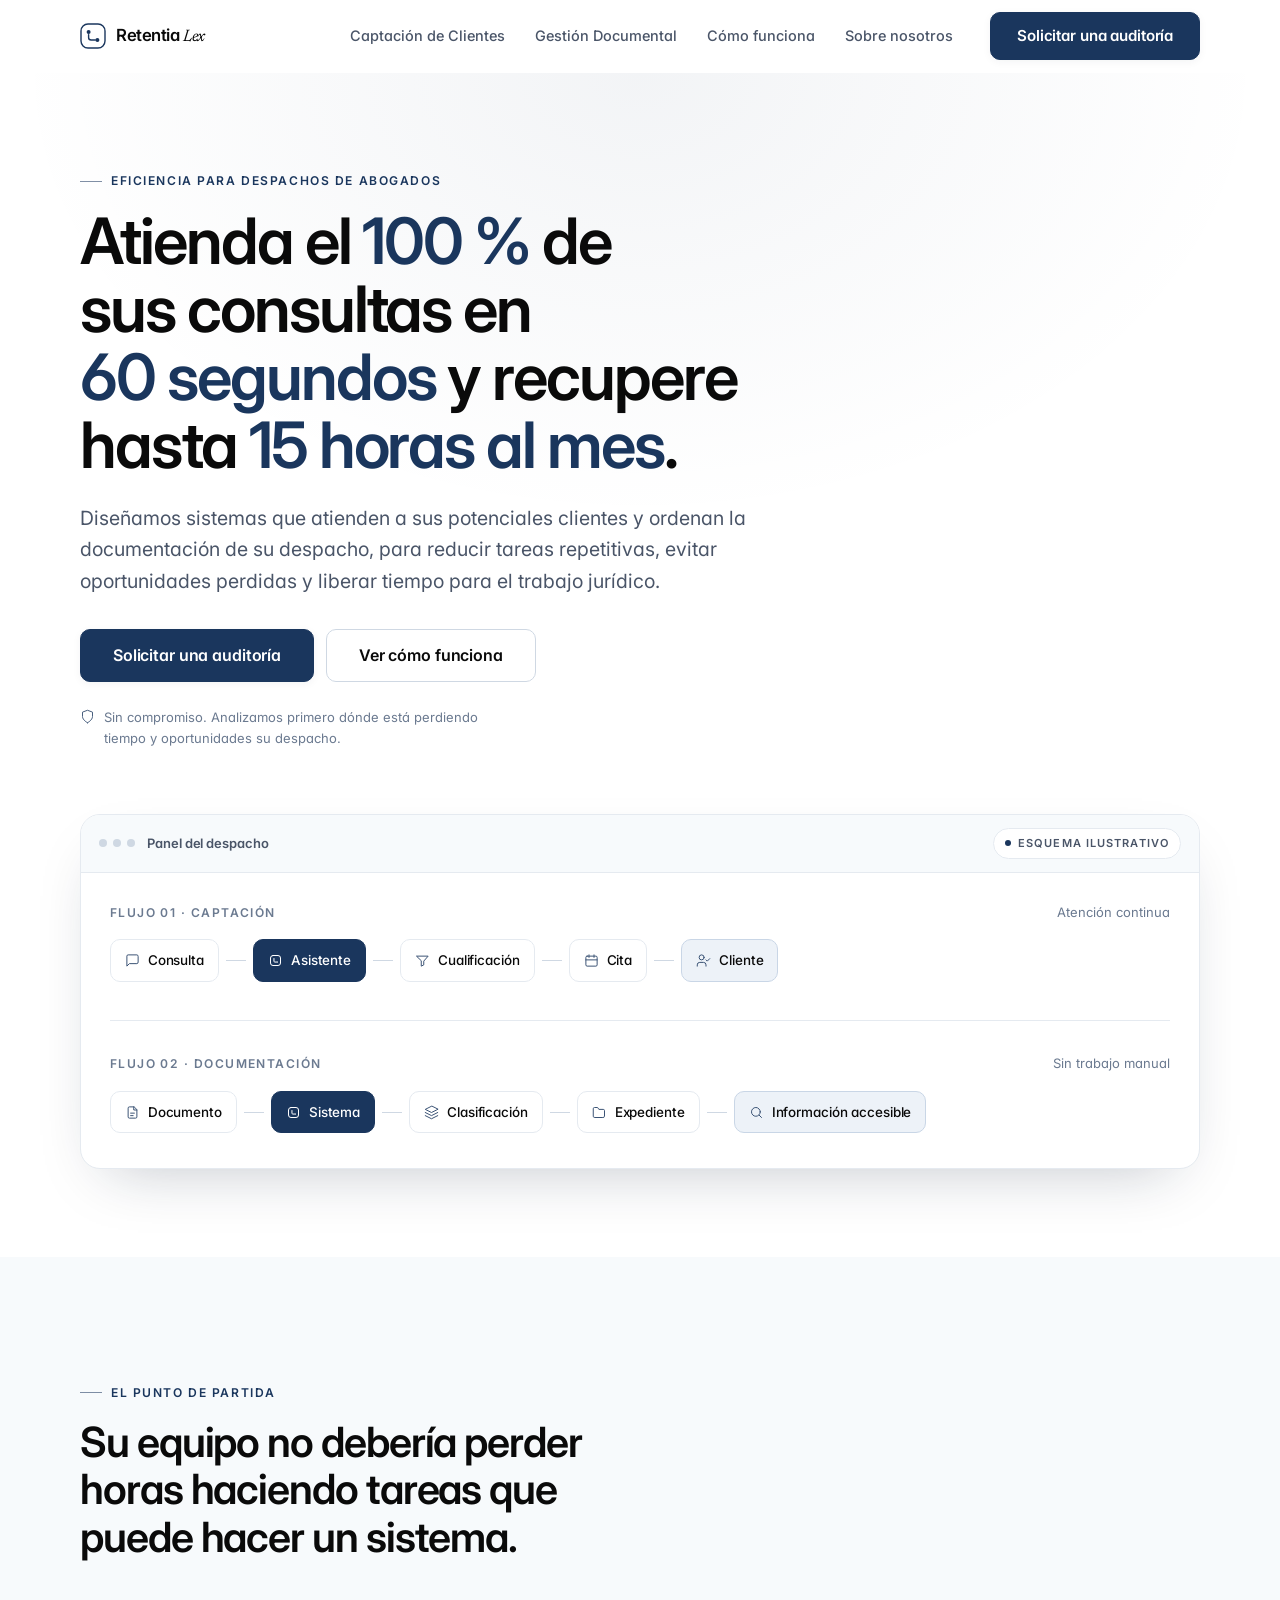
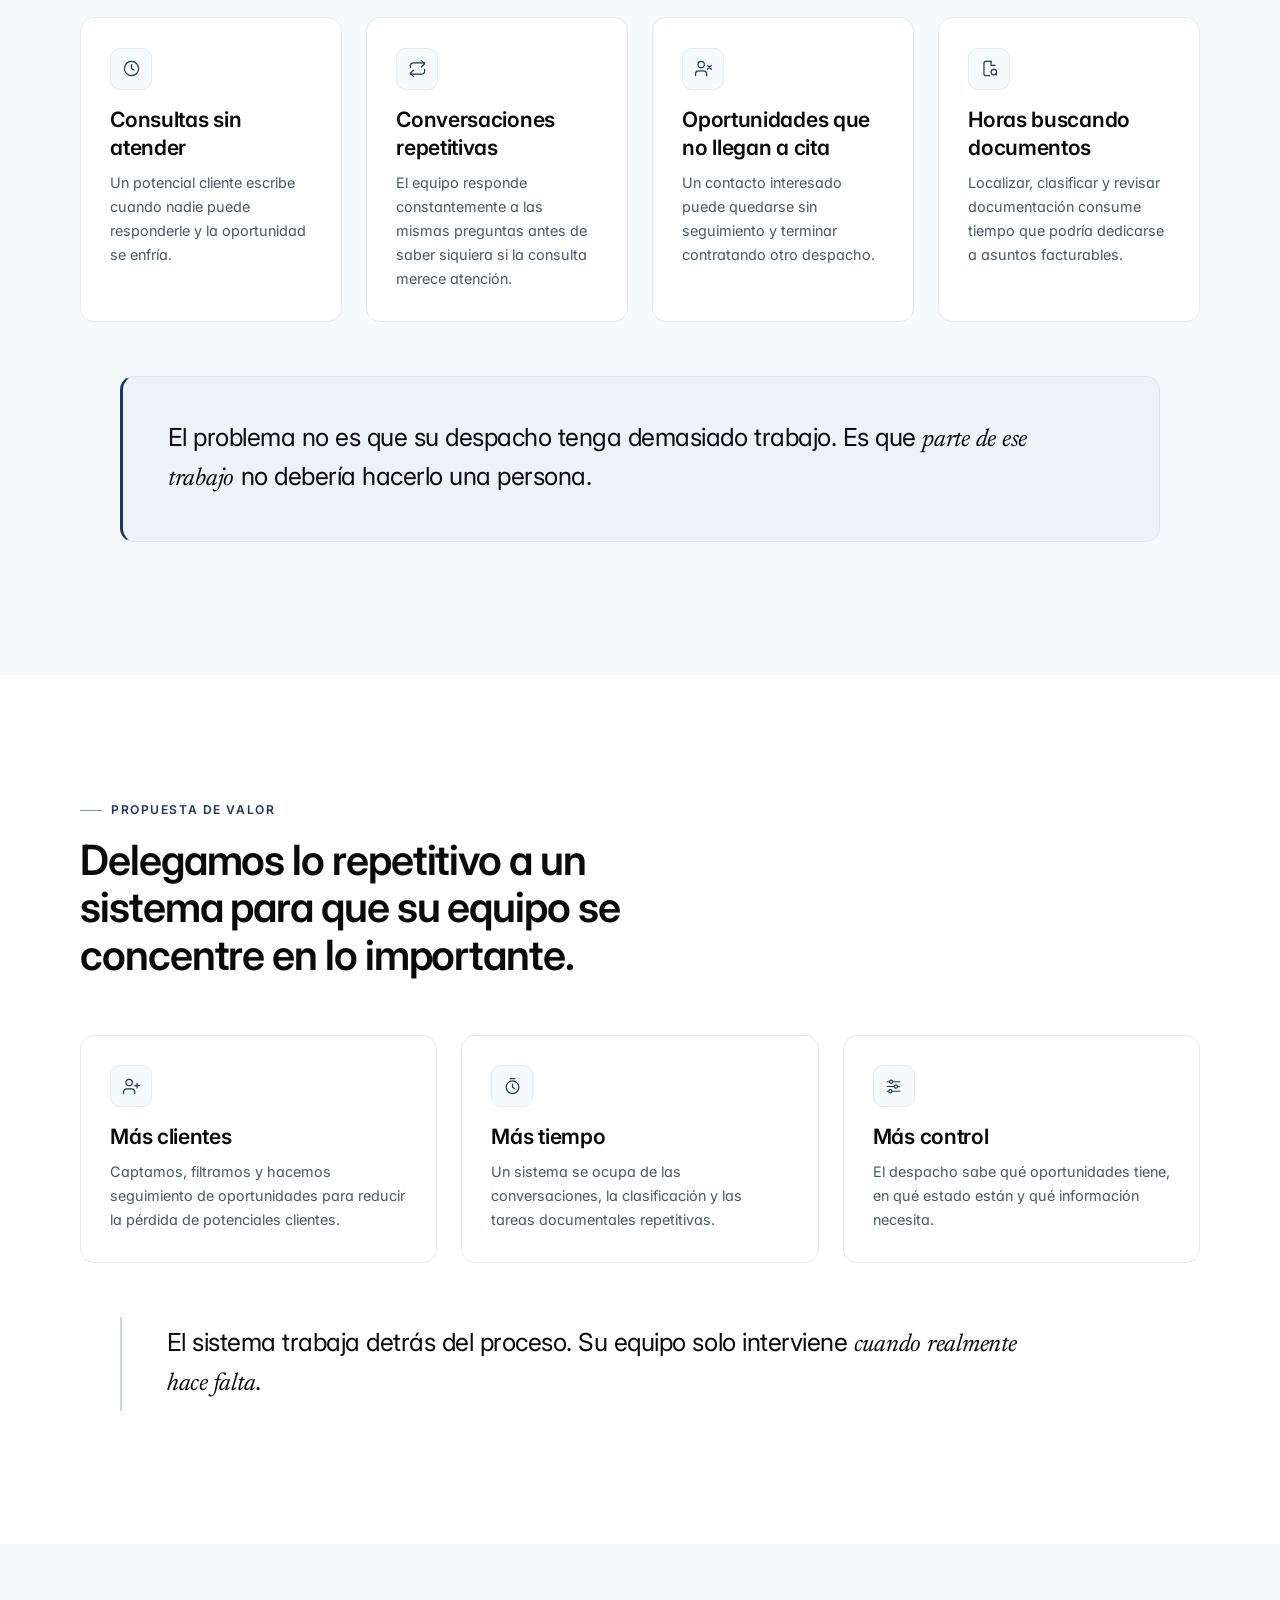
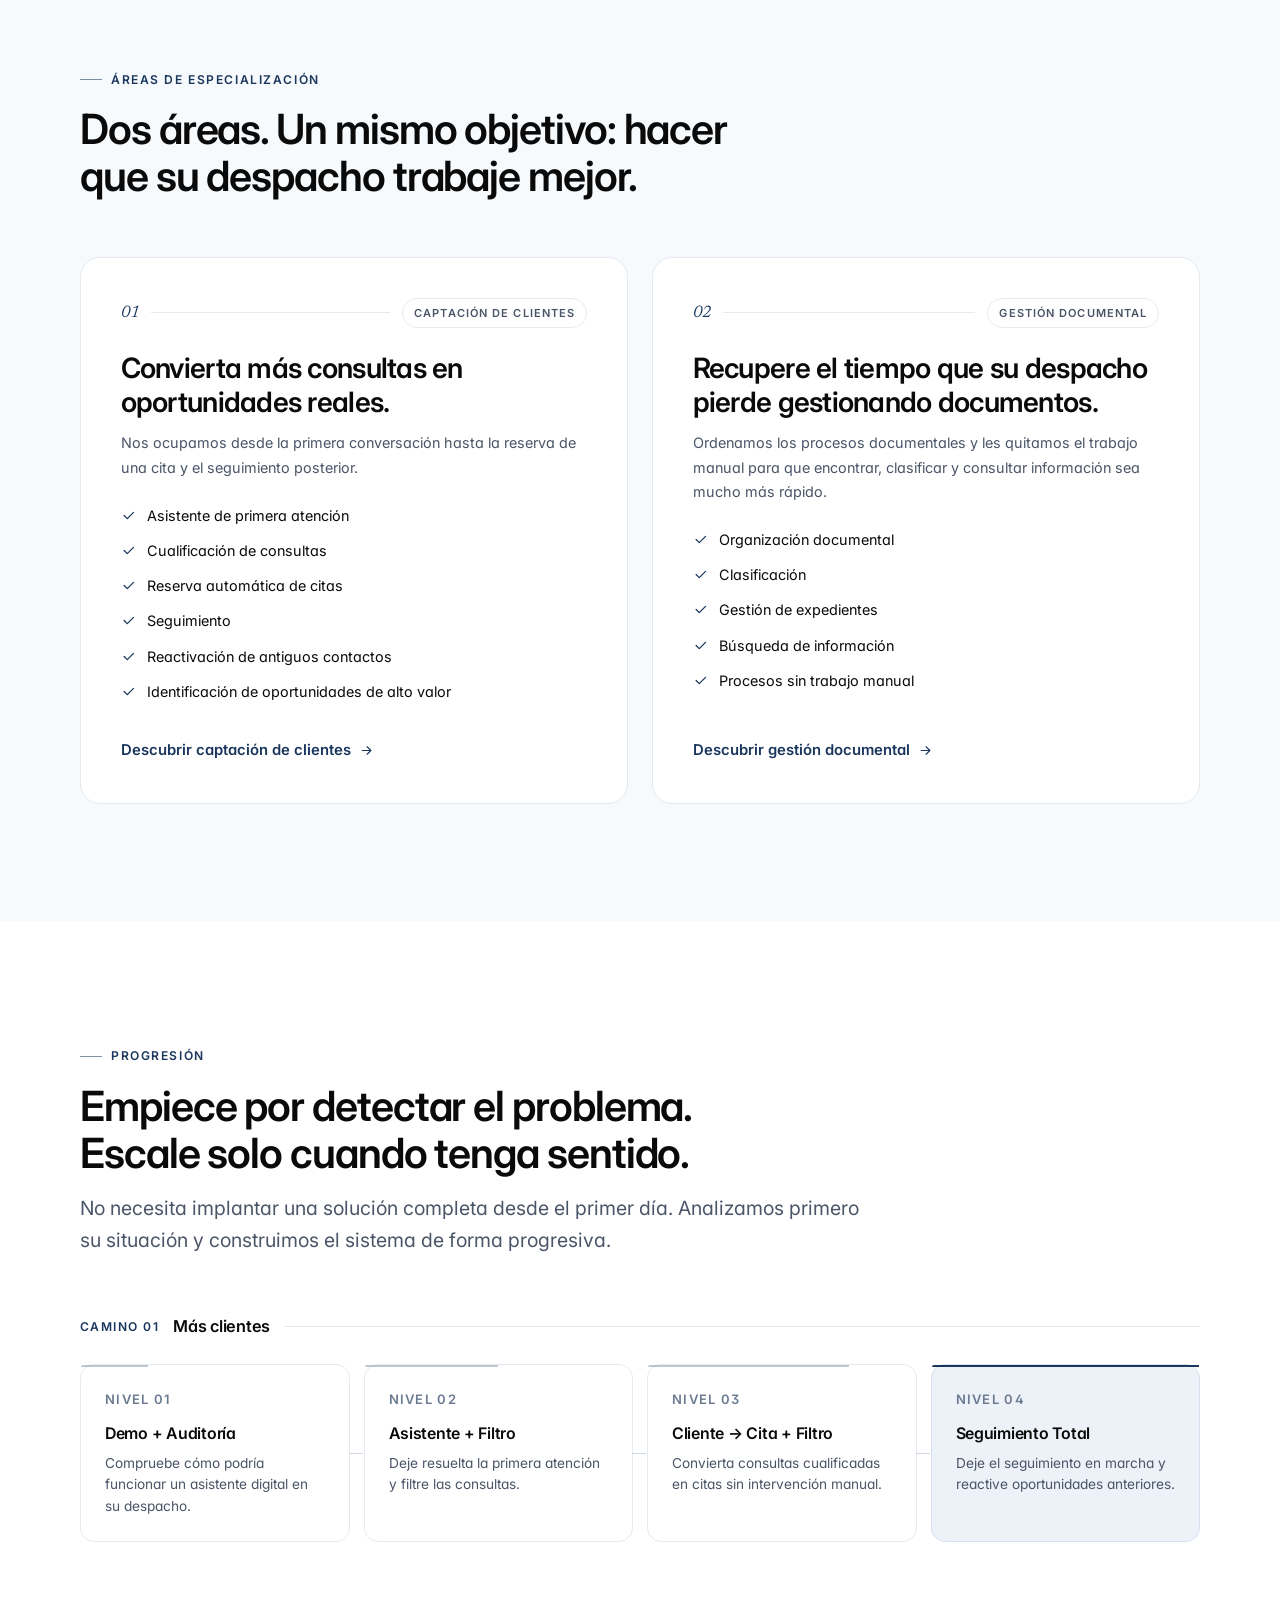
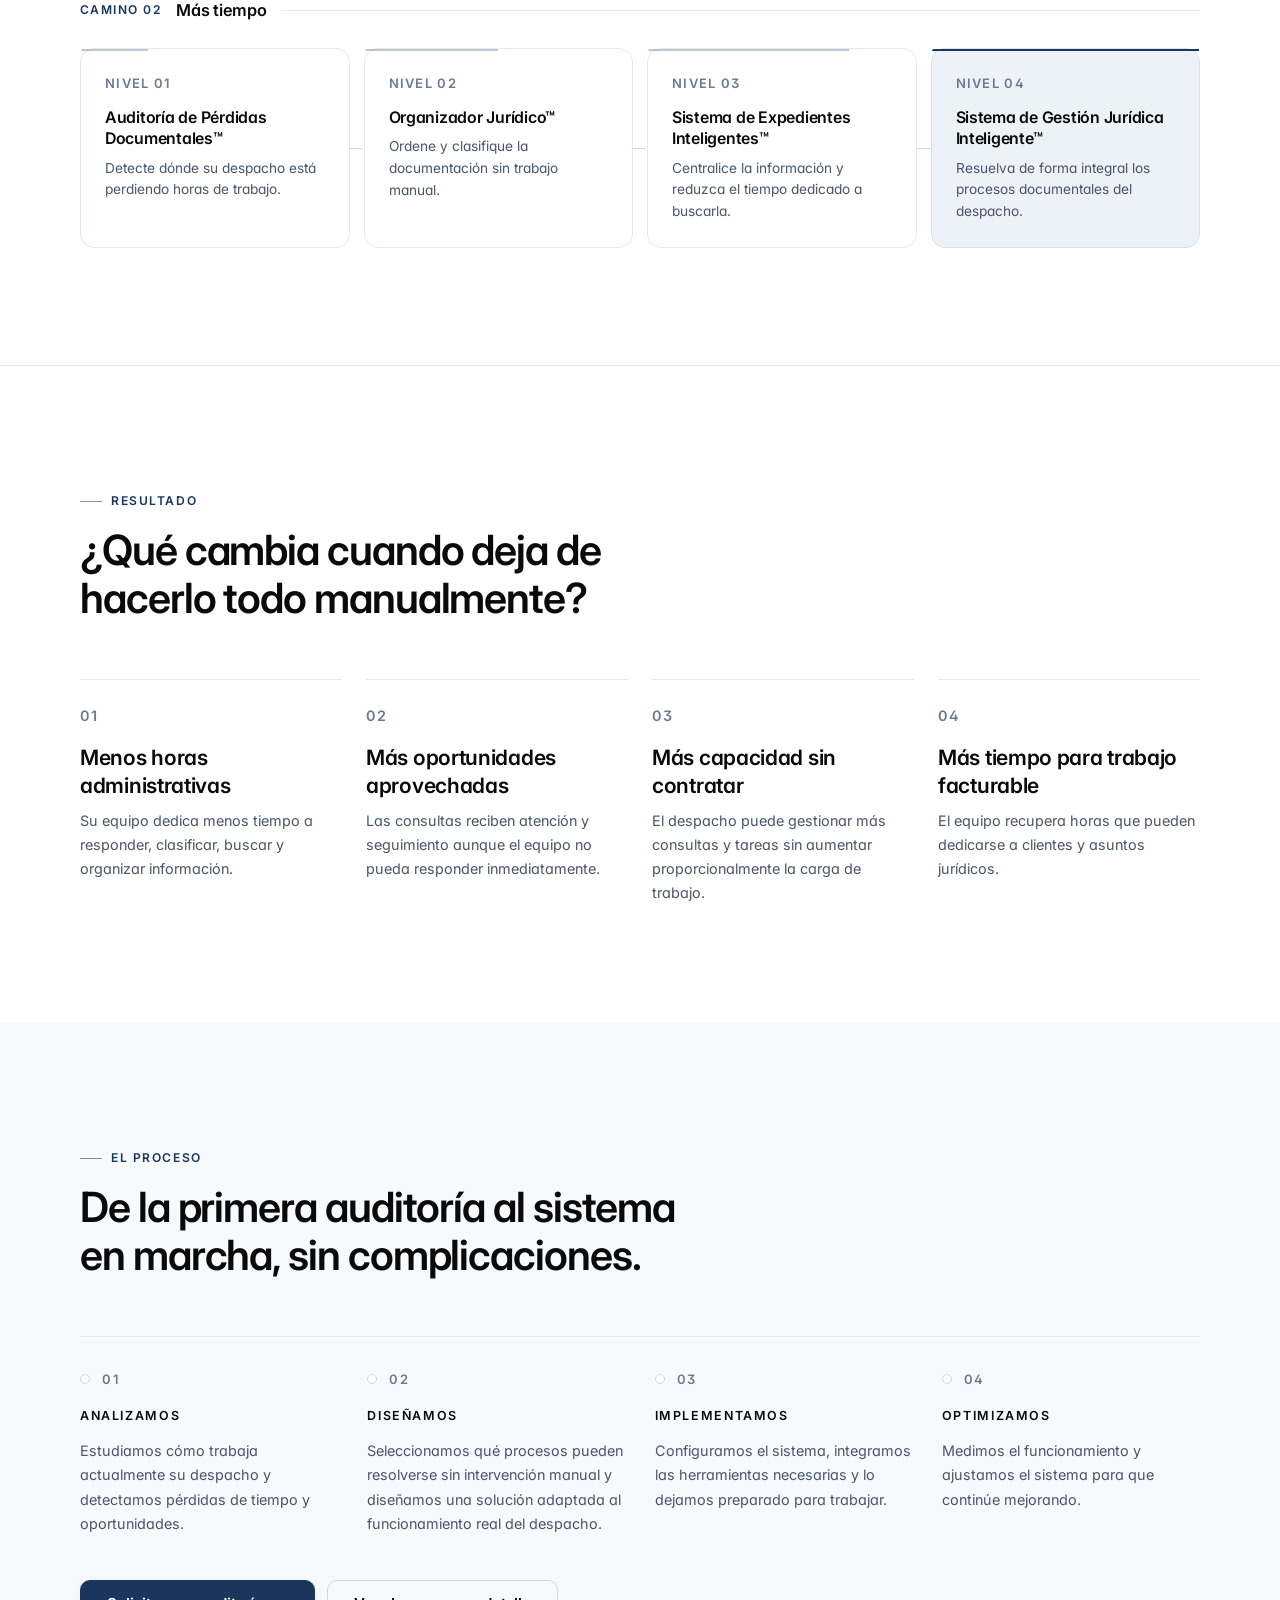
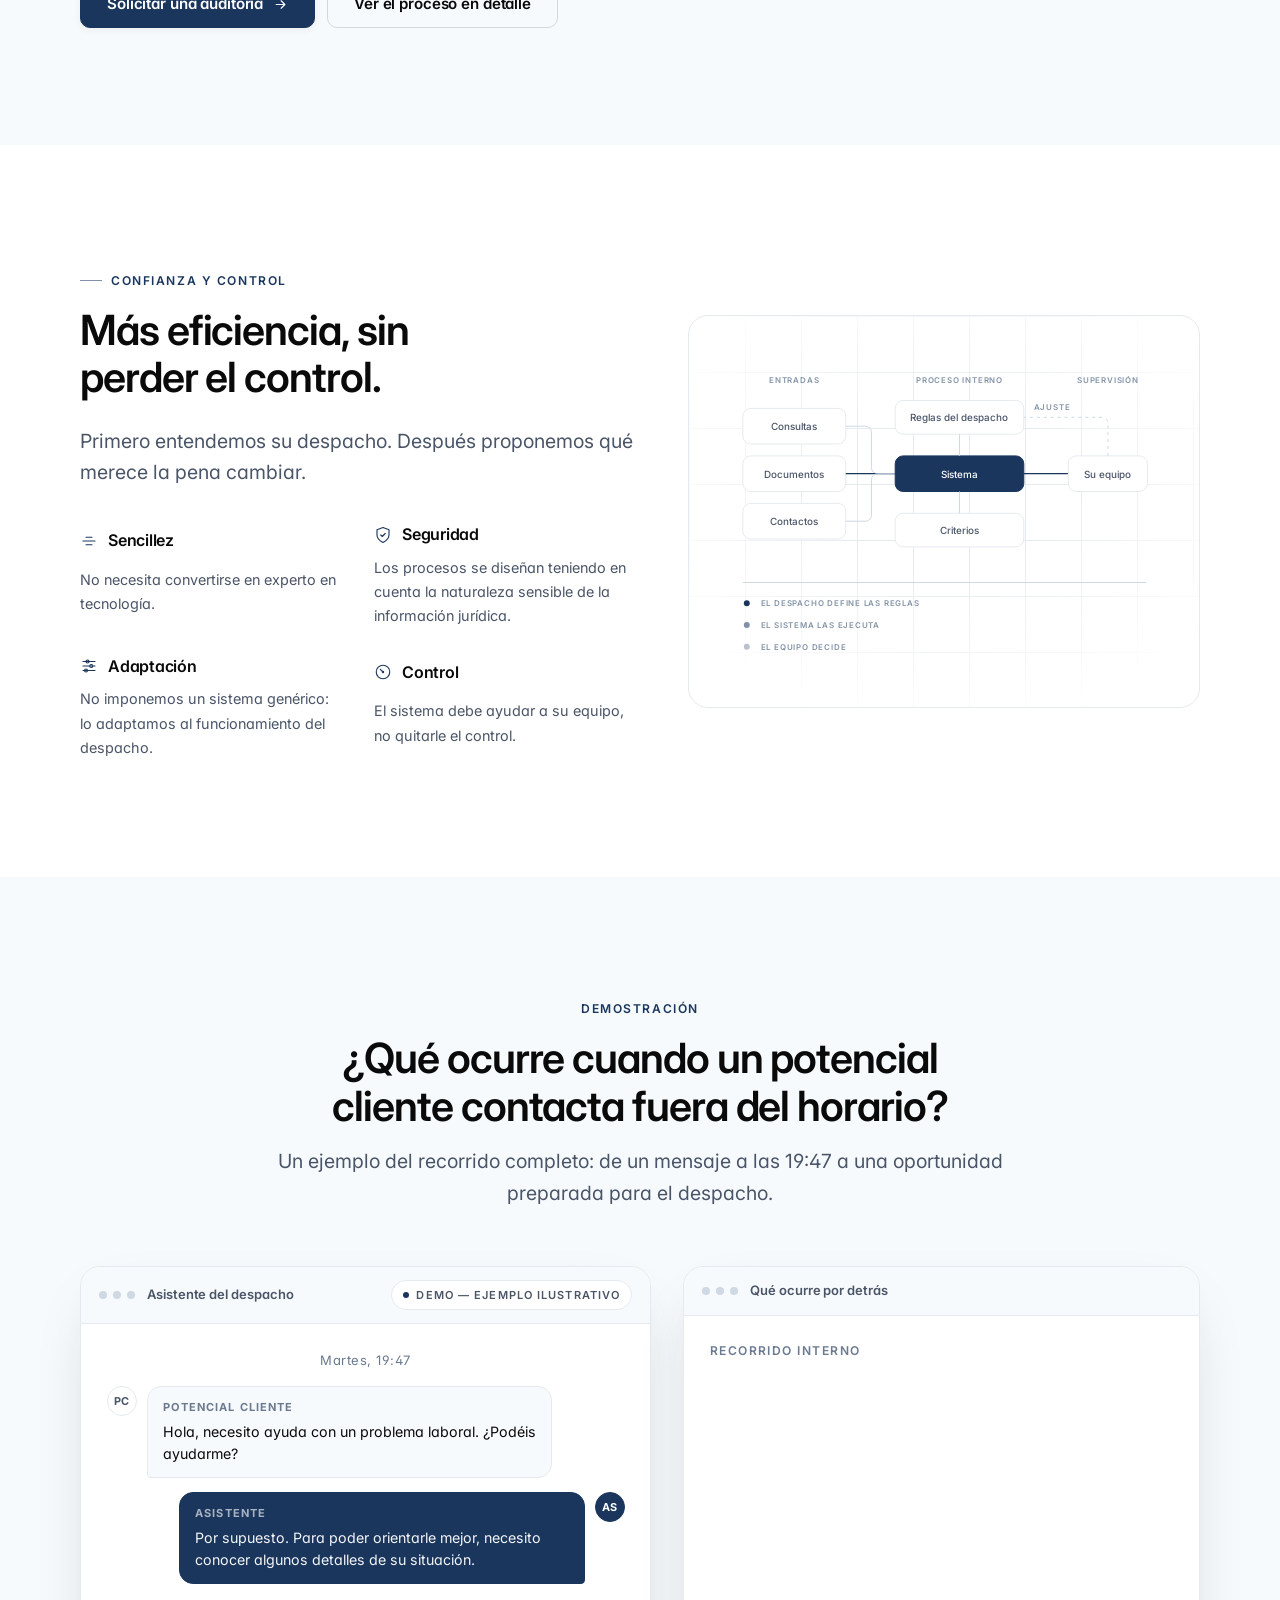
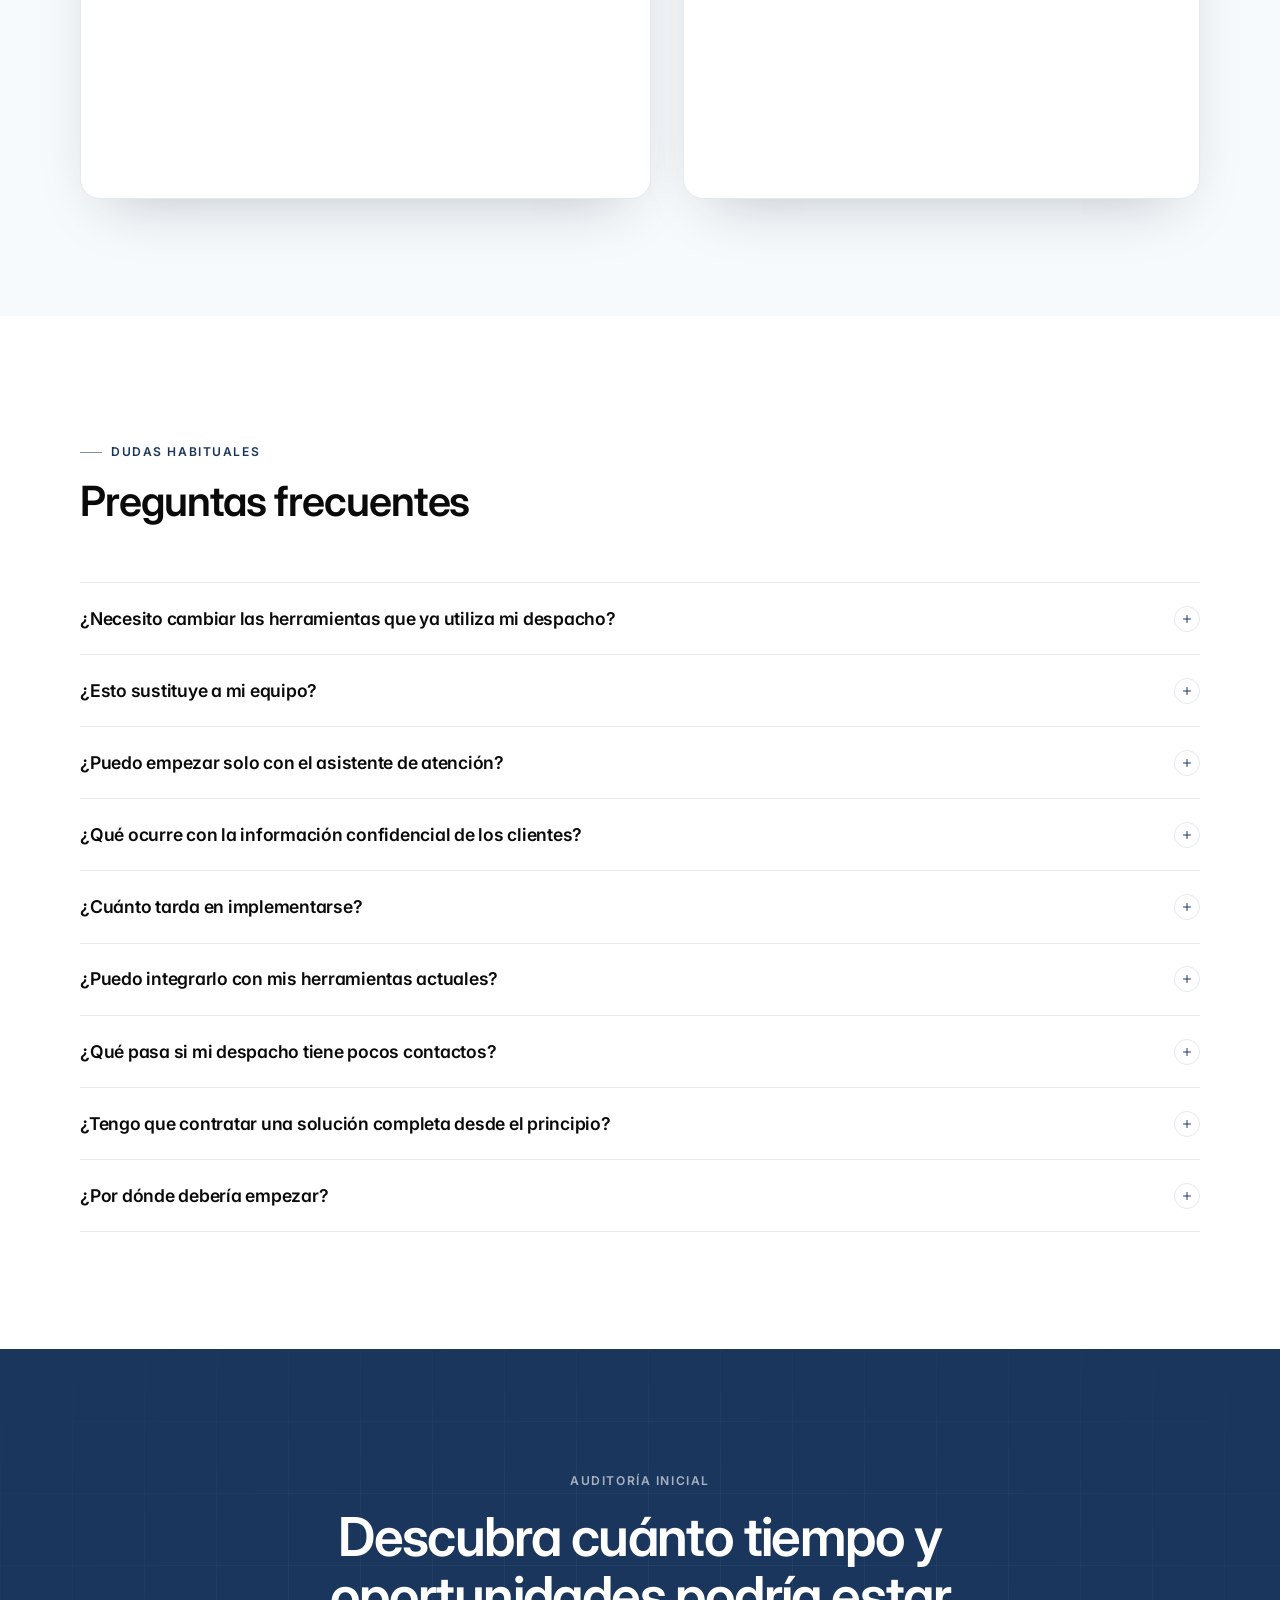
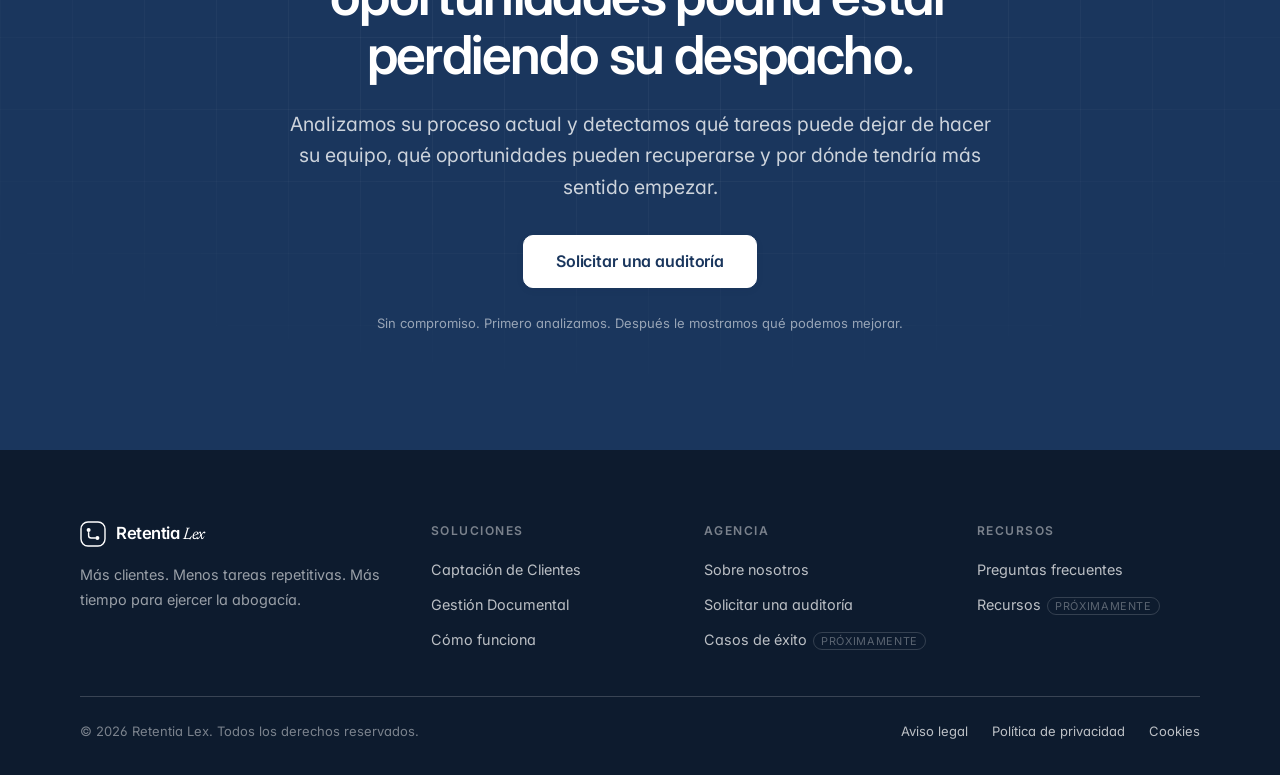
==== commit e3cb4e09: "Alinear las URLs con el dominio del CNAME El CNAME fija el dominio en retentialex.com, sin www, pero" ====
--- a/index.html
+++ b/index.html
@@ -5,7 +5,7 @@
 <meta name="viewport" content="width=device-width, initial-scale=1">
 <title>Más clientes y menos tareas para su despacho | Retentia Lex</title>
 <meta name="description" content="Sistemas que atienden a sus potenciales clientes y ordenan la documentación de su despacho para recuperar horas de trabajo y captar más clientes.">
-<link rel="canonical" href="https://www.retentialex.com/">
+<link rel="canonical" href="https://retentialex.com/">
 <meta name="robots" content="index, follow, max-image-preview:large">
 <meta name="theme-color" content="#1A365D">
 <meta name="author" content="Retentia Lex">
@@ -15,14 +15,14 @@
 <meta property="og:site_name" content="Retentia Lex">
 <meta property="og:title" content="Más clientes y menos tareas para su despacho | Retentia Lex">
 <meta property="og:description" content="Sistemas que atienden a sus potenciales clientes y ordenan la documentación de su despacho para recuperar horas de trabajo y captar más clientes.">
-<meta property="og:url" content="https://www.retentialex.com/">
-<meta property="og:image" content="https://www.retentialex.com/assets/img/og-cover.png">
+<meta property="og:url" content="https://retentialex.com/">
+<meta property="og:image" content="https://retentialex.com/assets/img/og-cover.png">
 <meta property="og:image:width" content="1200">
 <meta property="og:image:height" content="630">
 <meta name="twitter:card" content="summary_large_image">
 <meta name="twitter:title" content="Más clientes y menos tareas para su despacho | Retentia Lex">
 <meta name="twitter:description" content="Sistemas que atienden a sus potenciales clientes y ordenan la documentación de su despacho para recuperar horas de trabajo y captar más clientes.">
-<meta name="twitter:image" content="https://www.retentialex.com/assets/img/og-cover.png">
+<meta name="twitter:image" content="https://retentialex.com/assets/img/og-cover.png">
 
 <link rel="icon" href="assets/img/favicon.svg" type="image/svg+xml">
 <link rel="apple-touch-icon" href="assets/img/apple-touch-icon.png">
@@ -39,26 +39,26 @@
   "@graph": [
     {
       "@type": "Organization",
-      "@id": "https://www.retentialex.com/#organizacion",
+      "@id": "https://retentialex.com/#organizacion",
       "name": "Retentia Lex",
-      "url": "https://www.retentialex.com/",
+      "url": "https://retentialex.com/",
       "description": "Agencia especializada en optimizacion de procesos para despachos de abogados: captacion y cualificacion de potenciales clientes y gestion documental.",
       "areaServed": "ES",
       "knowsLanguage": "es-ES"
     },
     {
       "@type": "WebSite",
-      "@id": "https://www.retentialex.com/#web",
-      "url": "https://www.retentialex.com/",
+      "@id": "https://retentialex.com/#web",
+      "url": "https://retentialex.com/",
       "name": "Retentia Lex",
       "inLanguage": "es-ES",
-      "publisher": { "@id": "https://www.retentialex.com/#organizacion" }
+      "publisher": { "@id": "https://retentialex.com/#organizacion" }
     },
     {
       "@type": "Service",
       "name": "Optimizacion de procesos para despachos de abogados",
       "serviceType": "Optimizacion y digitalizacion de procesos",
-      "provider": { "@id": "https://www.retentialex.com/#organizacion" },
+      "provider": { "@id": "https://retentialex.com/#organizacion" },
       "areaServed": "ES",
       "audience": { "@type": "Audience", "audienceType": "Despachos de abogados" },
       "hasOfferCatalog": {
